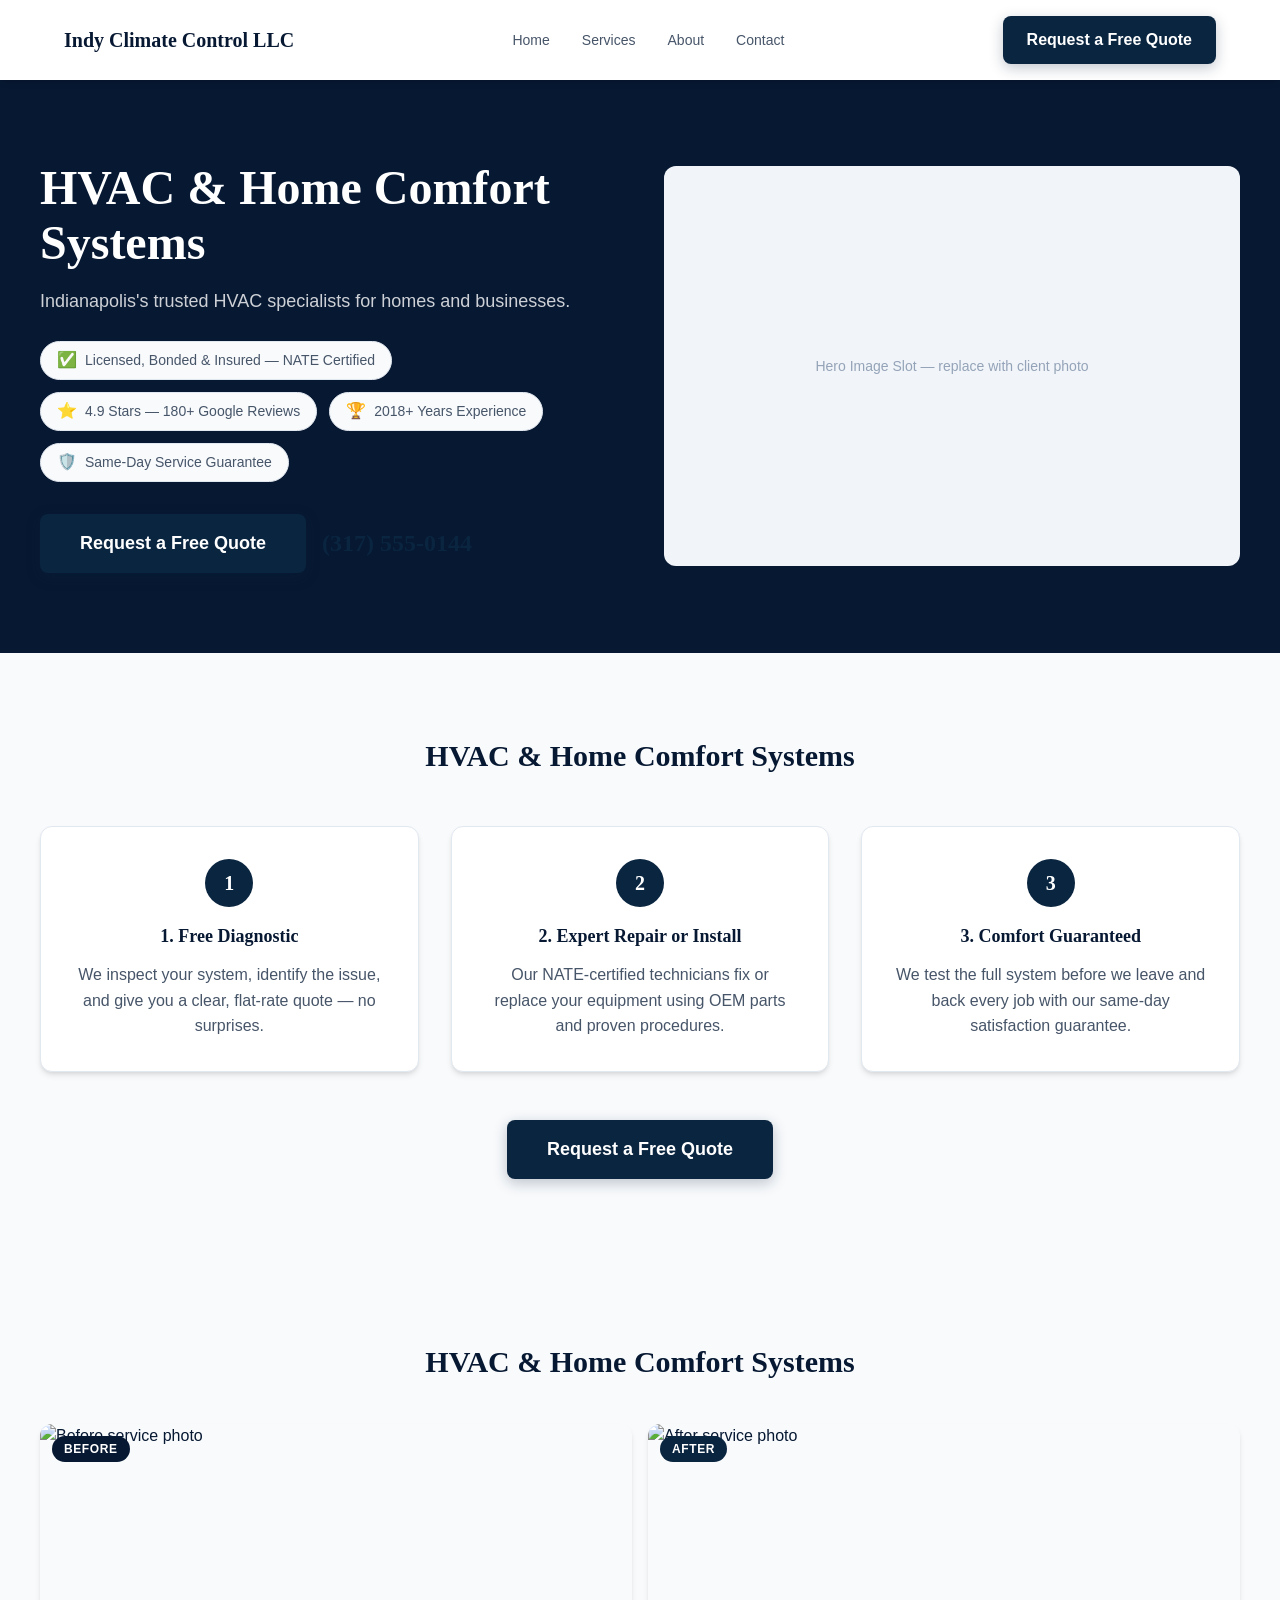
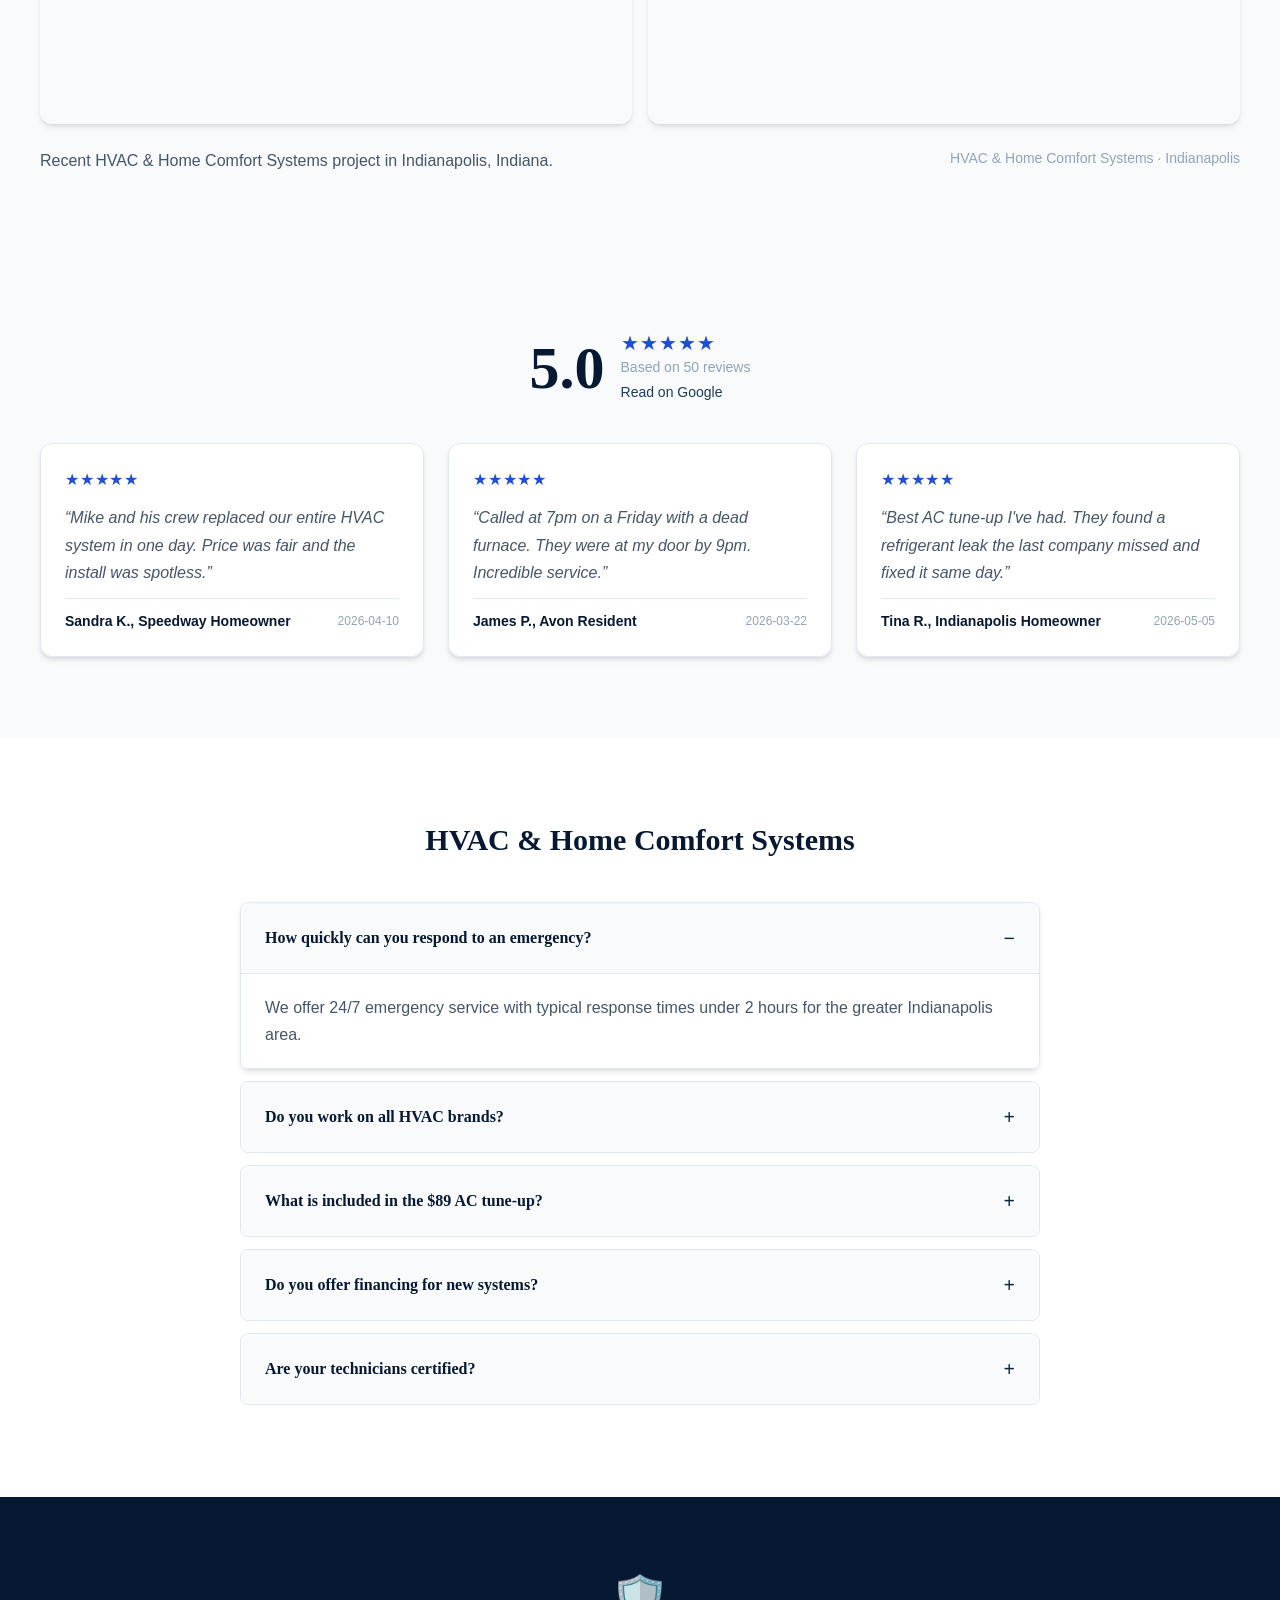
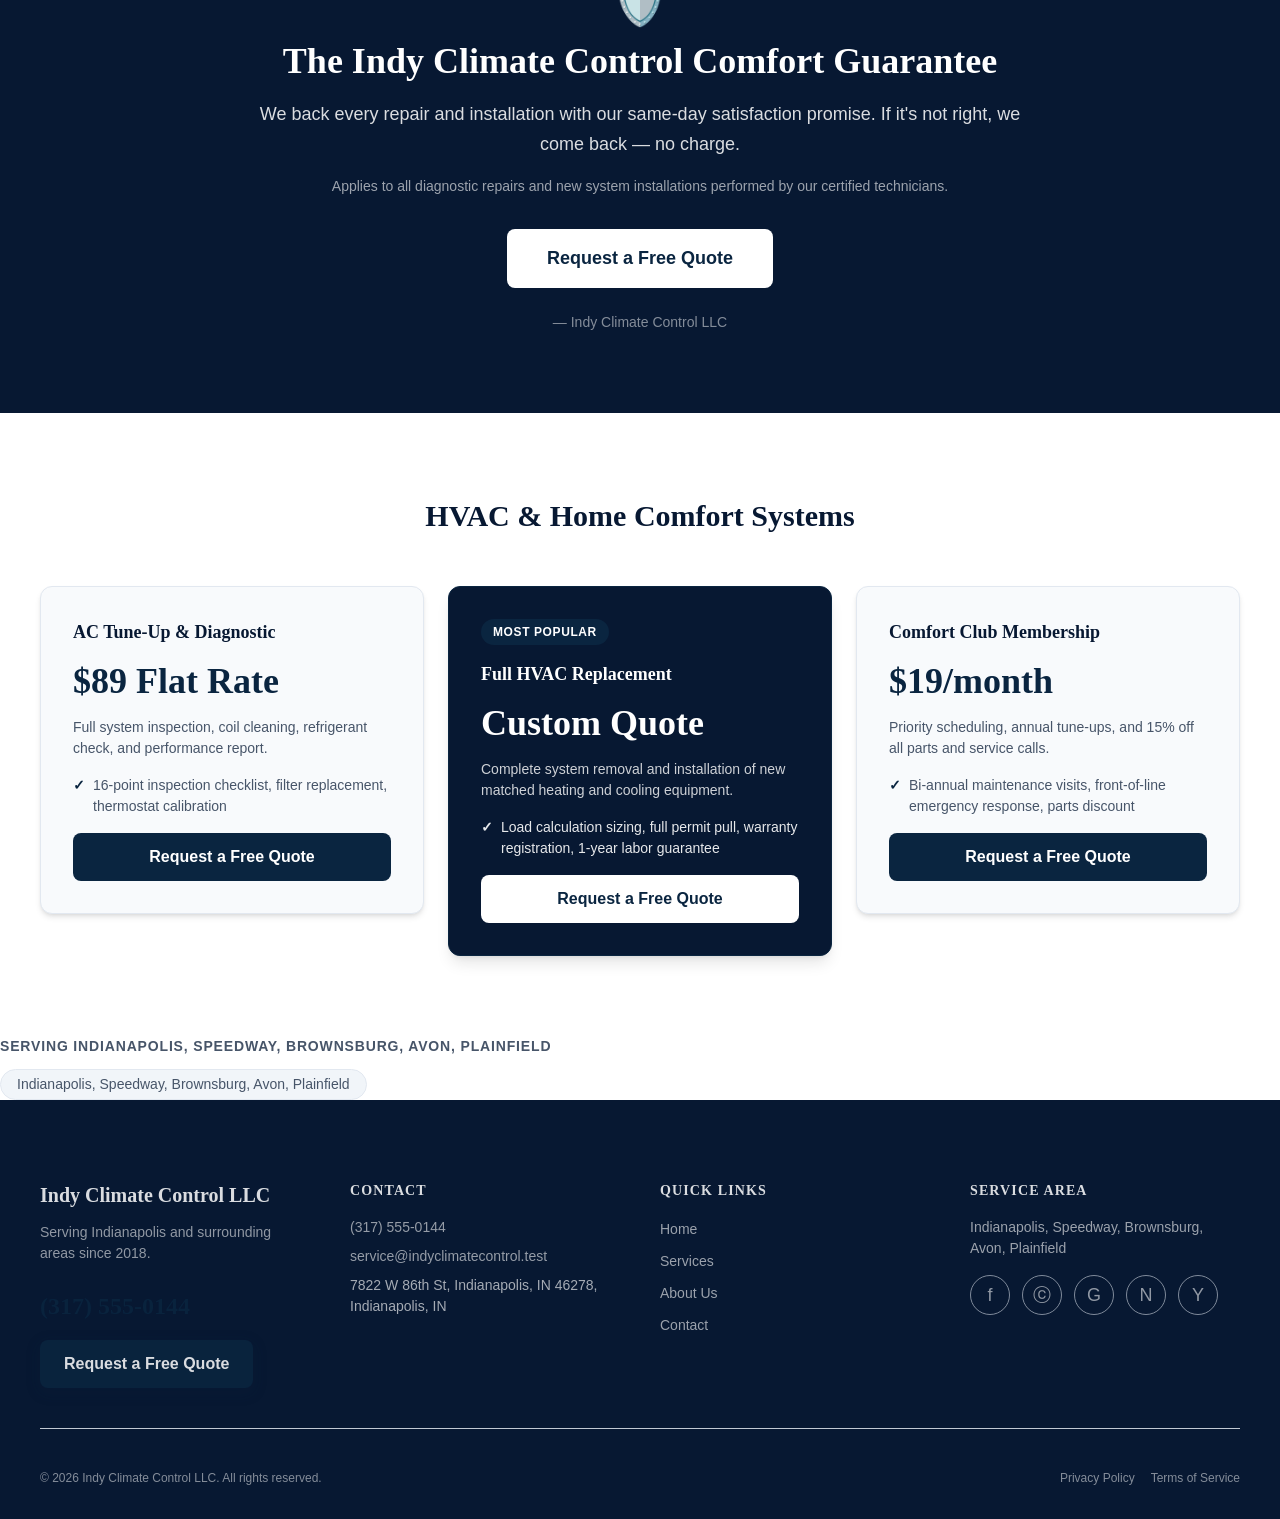
==== public/index.html @ b9e4b02f "Limit Cloudflare assets to public site files" ====
<!DOCTYPE html>

<html lang="en" data-skin="con">
<head>
  <meta charset="UTF-8">
  <meta name="viewport" content="width=device-width, initial-scale=1.0">
  <title>HVAC & Home Comfort Systems | Indy Climate Control LLC | Indianapolis, IN</title>
  <meta name="description" content="Indianapolis's trusted HVAC & Home Comfort Systems specialists. Indianapolis's trusted HVAC specialists for homes and businesses.">
  <link rel="canonical" href="https://www.indyclimatecontrol.test">
  <link rel="stylesheet" href="global-css-tokens.css">
  <script type="application/ld+json">
  {
    "@context": "https://schema.org",
    "@type": "LocalBusiness",
    "name": "Indy Climate Control LLC",
    "telephone": "(317) 555-0144",
    "email": "service@indyclimatecontrol.test",
    "address": {
      "@type": "PostalAddress",
      "streetAddress": "7822 W 86th St, Indianapolis, IN 46278",
      "addressLocality": "Indianapolis",
      "addressRegion": "IN",
      "postalCode": "46278"
    },
    "url": "https://www.indyclimatecontrol.test"
  }
  </script>
<style>

  /* --- Consolidated Component Styles --- */
  .site-footer {
  background-color: var(--surface-inverse);
  padding: var(--section-padding-y) var(--space-6) var(--space-8);
}
.site-footer__inner {
  max-width: 1200px;
  margin: 0 auto;
}

/* ── Full variant grid ───────────────────────────────────────── */
.site-footer__grid {
  display: grid;
  grid-template-columns: repeat(auto-fit, minmax(200px, 1fr));
  gap: var(--space-10);
  margin-bottom: var(--space-10);
  padding-bottom: var(--space-10);
  border-bottom: 1px solid var(--border-default);
  opacity: 0.85;
}
.site-footer__col-heading {
  font-family: var(--font-display);
  font-size: var(--text-sm);
  font-weight: var(--font-bold);
  color: var(--text-inverse);
  text-transform: uppercase;
  letter-spacing: 0.08em;
  margin: 0 0 var(--space-4);
}
.site-footer__brand {
  font-family: var(--font-display);
  font-size: var(--text-xl);
  font-weight: var(--font-bold);
  color: var(--text-inverse);
  margin: 0 0 var(--space-3);
}
.site-footer__tagline {
  font-family: var(--font-body);
  font-size: var(--text-sm);
  color: var(--text-inverse);
  opacity: 0.65;
  margin: 0 0 var(--space-6);
  line-height: 1.5;
}

/* ── NAP ────────────────────────────────────────────────────── */
.site-footer__nap {
  list-style: none;
  margin: 0;
  padding: 0;
  display: flex;
  flex-direction: column;
  gap: var(--space-2);
}
.site-footer__nap li {
  font-family: var(--font-body);
  font-size: var(--text-sm);
  color: var(--text-inverse);
  opacity: 0.75;
}
.site-footer__nap a {
  color: var(--text-inverse);
  text-decoration: none;
  opacity: 0.9;
}
.site-footer__nap a:hover { opacity: 1; }

/* Phone in footer */
.site-footer__phone {
  display: var(--phone-display);
  font-family: var(--font-display);
  font-size: var(--phone-size);
  font-weight: var(--phone-weight);
  color: var(--phone-color);
  text-decoration: none;
  margin-bottom: var(--space-4);
}

/* ── Nav links ───────────────────────────────────────────────── */
.site-footer__nav {
  list-style: none;
  margin: 0;
  padding: 0;
  display: flex;
  flex-direction: column;
  gap: var(--space-2);
}
.site-footer__nav a {
  font-family: var(--font-body);
  font-size: var(--text-sm);
  color: var(--text-inverse);
  opacity: 0.7;
  text-decoration: none;
  transition: opacity var(--duration-fast) var(--ease-standard);
}
.site-footer__nav a:hover { opacity: 1; }

/* ── Footer CTA ──────────────────────────────────────────────── */
.site-footer__cta-btn {
  display: inline-flex;
  align-items: center;
  background-color: var(--btn-primary-bg);
  color: var(--btn-primary-text);
  font-family: var(--btn-font-family);
  font-size: var(--btn-font-size);
  font-weight: var(--btn-font-weight);
  padding: var(--btn-padding-y) var(--btn-padding-x);
  border-radius: var(--btn-radius);
  text-decoration: none;
  transition: var(--btn-transition);
  box-shadow: var(--btn-primary-shadow);
}
.site-footer__cta-btn:hover { background-color: var(--btn-primary-bg-hover); }

/* ── Bottom bar ──────────────────────────────────────────────── */
.site-footer__bottom {
  display: flex;
  align-items: center;
  justify-content: space-between;
  flex-wrap: wrap;
  gap: var(--space-4);
}
.site-footer__copyright {
  font-family: var(--font-body);
  font-size: var(--text-xs);
  color: var(--text-inverse);
  opacity: 0.5;
  margin: 0;
}
.site-footer__legal {
  display: flex;
  gap: var(--space-4);
}
.site-footer__legal a {
  font-family: var(--font-body);
  font-size: var(--text-xs);
  color: var(--text-inverse);
  opacity: 0.5;
  text-decoration: none;
}
.site-footer__legal a:hover { opacity: 0.8; }

/* ── Minimal variant ─────────────────────────────────────────── */
.site-footer--minimal .site-footer__inner {
  display: flex;
  flex-direction: column;
  align-items: center;
  text-align: center;
  gap: var(--space-4);
}

  .service-area-tags {
  font-family: var(--font-body);
}
.service-area-tags__label {
  font-family: var(--font-ui);
  font-size: var(--text-sm);
  font-weight: var(--font-semibold);
  color: var(--text-secondary);
  text-transform: uppercase;
  letter-spacing: 0.06em;
  margin: 0 0 var(--space-3);
}
.service-area-tags__list {
  display: flex;
  flex-wrap: wrap;
  gap: var(--space-2);
  list-style: none;
  margin: 0;
  padding: 0;
}
.service-area-tags__item a,
.service-area-tags__item span {
  display: inline-block;
  background-color: var(--surface-tertiary);
  border: 1px solid var(--border-default);
  border-radius: var(--radius-full);
  padding: var(--space-1) var(--space-4);
  font-family: var(--font-ui);
  font-size: var(--text-sm);
  color: var(--text-secondary);
  text-decoration: none;
  white-space: nowrap;
  transition: background-color var(--duration-fast) var(--ease-standard),
              color var(--duration-fast) var(--ease-standard);
}
.service-area-tags__item a:hover {
  background-color: var(--action-primary);
  color: var(--action-primary-text);
  border-color: var(--action-primary);
}

  .pricing-table {
  background-color: var(--surface-primary);
  padding: var(--section-padding-y) var(--space-6);
}
.pricing-table__inner {
  max-width: 1200px;
  margin: 0 auto;
}
.pricing-table__heading {
  font-family: var(--font-display);
  font-size: var(--text-3xl);
  font-weight: var(--font-bold);
  color: var(--text-primary);
  text-align: center;
  margin: 0 0 var(--space-12);
}
.pricing-table__grid {
  display: grid;
  grid-template-columns: repeat(auto-fit, minmax(260px, 1fr));
  gap: var(--space-6);
  align-items: start;
}
.pricing-table__card {
  background-color: var(--surface-secondary);
  border: 1px solid var(--border-default);
  border-radius: var(--card-border-radius);
  padding: var(--space-8);
  box-shadow: var(--shadow-card);
  display: flex;
  flex-direction: column;
  gap: var(--space-4);
}
.pricing-table__card--featured {
  background-color: var(--surface-inverse);
  border-color: var(--action-primary);
  box-shadow: var(--shadow-lg);
  position: relative;
}
.pricing-table__badge {
  display: inline-block;
  background-color: var(--action-primary);
  color: var(--action-primary-text);
  font-family: var(--font-ui);
  font-size: var(--text-xs);
  font-weight: var(--font-bold);
  padding: var(--space-1) var(--space-3);
  border-radius: var(--radius-full);
  text-transform: uppercase;
  letter-spacing: 0.05em;
  align-self: flex-start;
}
.pricing-table__tier-name {
  font-family: var(--font-display);
  font-size: var(--text-lg);
  font-weight: var(--font-bold);
  color: var(--text-primary);
  margin: 0;
}
.pricing-table__card--featured .pricing-table__tier-name {
  color: var(--text-inverse);
}
.pricing-table__price {
  font-family: var(--font-display);
  font-size: var(--text-4xl);
  font-weight: var(--font-black);
  color: var(--action-primary);
  margin: 0;
  line-height: 1.1;
}
.pricing-table__card--featured .pricing-table__price {
  color: var(--action-primary-text);
}
.pricing-table__description {
  font-family: var(--font-body);
  font-size: var(--text-sm);
  color: var(--text-secondary);
  margin: 0;
}
.pricing-table__card--featured .pricing-table__description {
  color: var(--text-inverse);
  opacity: 0.8;
}
.pricing-table__features {
  list-style: none;
  margin: 0;
  padding: 0;
  display: flex;
  flex-direction: column;
  gap: var(--space-2);
  flex-grow: 1;
}
.pricing-table__features li {
  font-family: var(--font-body);
  font-size: var(--text-sm);
  color: var(--text-secondary);
  padding-left: var(--space-5);
  position: relative;
}
.pricing-table__features li::before {
  content: "✓";
  position: absolute;
  left: 0;
  color: var(--accent-primary);
  font-weight: var(--font-bold);
}
.pricing-table__card--featured .pricing-table__features li {
  color: var(--text-inverse);
  opacity: 0.9;
}
.pricing-table__card--featured .pricing-table__features li::before {
  color: var(--action-primary-text);
}
.pricing-table__btn {
  display: block;
  text-align: center;
  background-color: var(--btn-primary-bg);
  color: var(--btn-primary-text);
  font-family: var(--btn-font-family);
  font-size: var(--btn-font-size);
  font-weight: var(--btn-font-weight);
  padding: var(--btn-padding-y) var(--btn-padding-x);
  border-radius: var(--btn-radius);
  text-decoration: none;
  transition: var(--btn-transition);
  margin-top: auto;
}
.pricing-table__btn:hover { background-color: var(--btn-primary-bg-hover); }
.pricing-table__card--featured .pricing-table__btn {
  background-color: var(--action-primary-text);
  color: var(--action-primary);
}
.pricing-table__card--featured .pricing-table__btn:hover {
  opacity: 0.9;
}

  .guarantee {
  background-color: var(--surface-inverse);
  padding: var(--section-padding-y) var(--space-6);
}
.guarantee__inner {
  max-width: 800px;
  margin: 0 auto;
  text-align: center;
}
.guarantee__icon {
  font-size: var(--text-5xl);
  line-height: 1;
  margin-bottom: var(--space-4);
  display: block;
}
.guarantee__headline {
  font-family: var(--font-display);
  font-size: var(--text-4xl);
  font-weight: var(--font-black);
  color: var(--text-inverse);
  margin: 0 0 var(--space-4);
  line-height: 1.15;
}
.guarantee__description {
  font-family: var(--font-body);
  font-size: var(--text-lg);
  color: var(--text-inverse);
  opacity: 0.85;
  line-height: 1.7;
  margin: 0 0 var(--space-4);
}
.guarantee__terms {
  font-family: var(--font-body);
  font-size: var(--text-sm);
  color: var(--text-inverse);
  opacity: 0.6;
  margin: 0 0 var(--space-8);
}
.guarantee__cta {
  display: inline-flex;
  align-items: center;
  background-color: var(--action-primary-text);
  color: var(--action-primary);
  font-family: var(--btn-font-family);
  font-size: var(--btn-cta-font-size);
  font-weight: var(--btn-cta-font-weight);
  padding: var(--btn-cta-padding-y) var(--btn-cta-padding-x);
  border-radius: var(--btn-radius);
  text-decoration: none;
  transition: opacity var(--duration-fast) var(--ease-standard);
}
.guarantee__cta:hover { opacity: 0.9; }
.guarantee__attribution {
  margin-top: var(--space-6);
  font-family: var(--font-body);
  font-size: var(--text-sm);
  color: var(--text-inverse);
  opacity: 0.5;
}

  .faq {
  background-color: var(--surface-primary);
  padding: var(--section-padding-y) var(--space-6);
}
.faq__inner {
  max-width: 800px;
  margin: 0 auto;
}
.faq__heading {
  font-family: var(--font-display);
  font-size: var(--text-3xl);
  font-weight: var(--font-bold);
  color: var(--text-primary);
  text-align: center;
  margin: 0 0 var(--space-10);
}
.faq__item {
  border: 1px solid var(--border-default);
  border-radius: var(--radius-lg);
  margin-bottom: var(--space-3);
  overflow: hidden;
  transition: box-shadow var(--duration-fast) var(--ease-standard);
}
.faq__item[open] { box-shadow: var(--shadow-card); }
.faq__question {
  font-family: var(--font-display);
  font-size: var(--text-base);
  font-weight: var(--font-semibold);
  color: var(--text-primary);
  padding: var(--space-5) var(--space-6);
  cursor: pointer;
  list-style: none;
  display: flex;
  justify-content: space-between;
  align-items: center;
  gap: var(--space-4);
  background-color: var(--surface-secondary);
  transition: background-color var(--duration-fast) var(--ease-standard);
}
.faq__question:hover { background-color: var(--surface-tertiary); }
.faq__question::after {
  content: "+";
  font-size: var(--text-xl);
  font-weight: var(--font-bold);
  color: var(--action-primary);
  flex-shrink: 0;
  transition: transform var(--duration-fast) var(--ease-standard);
}
.faq__item[open] .faq__question::after {
  content: "−";
}
.faq__answer {
  font-family: var(--font-body);
  font-size: var(--text-base);
  color: var(--text-secondary);
  line-height: 1.7;
  padding: var(--space-5) var(--space-6);
  background-color: var(--surface-primary);
  border-top: 1px solid var(--border-default);
  margin: 0;
}
/* Remove default marker in Firefox */
.faq__question::-webkit-details-marker { display: none; }

  /* ── Full section wrapper ─────────────────────────────────────── */
.reviews {
  background-color: var(--surface-secondary);
  padding: var(--section-padding-y) var(--space-6);
}
.reviews__inner {
  max-width: 1200px;
  margin: 0 auto;
}

/* ── Aggregate score row ──────────────────────────────────────── */
.reviews__aggregate {
  display: flex;
  align-items: center;
  justify-content: center;
  gap: var(--space-4);
  margin-bottom: var(--space-10);
  flex-wrap: wrap;
}
.reviews__score-number {
  font-family: var(--font-display);
  font-size: var(--text-6xl);
  font-weight: var(--font-black);
  color: var(--text-primary);
  line-height: 1;
}
.reviews__score-meta {
  display: flex;
  flex-direction: column;
  gap: var(--space-1);
}
.reviews__stars {
  color: var(--accent-secondary);
  font-size: var(--text-xl);
  letter-spacing: 0.05em;
  line-height: 1;
}
.reviews__count {
  font-family: var(--font-body);
  font-size: var(--text-sm);
  color: var(--text-tertiary);
}
.reviews__source-link {
  font-family: var(--font-body);
  font-size: var(--text-sm);
  color: var(--text-action);
  text-decoration: none;
  font-weight: var(--font-medium);
}
.reviews__source-link:hover { text-decoration: underline; }

/* ── Cards grid ───────────────────────────────────────────────── */
.reviews__grid {
  display: grid;
  grid-template-columns: repeat(auto-fit, minmax(280px, 1fr));
  gap: var(--space-6);
}
.reviews__card {
  background-color: var(--surface-primary);
  border: 1px solid var(--border-default);
  border-radius: var(--card-border-radius);
  padding: var(--space-6);
  box-shadow: var(--shadow-card);
  display: flex;
  flex-direction: column;
  gap: var(--space-3);
}
.reviews__card-stars {
  color: var(--accent-secondary);
  font-size: var(--text-base);
  letter-spacing: 0.05em;
}
.reviews__card-text {
  font-family: var(--font-body);
  font-size: var(--text-base);
  color: var(--text-secondary);
  line-height: 1.7;
  margin: 0;
  flex-grow: 1;
  font-style: italic;
}
.reviews__card-text::before { content: "\201C"; }
.reviews__card-text::after  { content: "\201D"; }
.reviews__card-footer {
  display: flex;
  justify-content: space-between;
  align-items: center;
  gap: var(--space-3);
  border-top: 1px solid var(--border-default);
  padding-top: var(--space-3);
}
.reviews__card-author {
  font-family: var(--font-ui);
  font-size: var(--text-sm);
  font-weight: var(--font-semibold);
  color: var(--text-primary);
  margin: 0;
}
.reviews__card-date {
  font-family: var(--font-body);
  font-size: var(--text-xs);
  color: var(--text-tertiary);
}

  .before-after {
  background-color: var(--surface-secondary);
  padding: var(--section-padding-y) var(--space-6);
}
.before-after__inner {
  max-width: 1200px;
  margin: 0 auto;
}
.before-after__heading {
  font-family: var(--font-display);
  font-size: var(--text-3xl);
  font-weight: var(--font-bold);
  color: var(--text-primary);
  text-align: center;
  margin: 0 0 var(--space-10);
}
.before-after__comparison {
  display: grid;
  grid-template-columns: 1fr 1fr;
  gap: var(--space-4);
  margin-bottom: var(--space-6);
}
@media (max-width: 639px) {
  .before-after__comparison { grid-template-columns: 1fr; }
}
.before-after__panel {
  position: relative;
  overflow: hidden;
  border-radius: var(--card-border-radius);
  box-shadow: var(--shadow-card);
}
.before-after__panel img {
  width: 100%;
  height: 300px;
  object-fit: cover;
  display: block;
}
.before-after__label {
  position: absolute;
  top: var(--space-3);
  left: var(--space-3);
  background-color: var(--action-primary);
  color: var(--action-primary-text);
  font-family: var(--font-ui);
  font-size: var(--text-xs);
  font-weight: var(--font-bold);
  padding: var(--space-1) var(--space-3);
  border-radius: var(--radius-full);
  text-transform: uppercase;
  letter-spacing: 0.05em;
}
.before-after__label--before {
  background-color: var(--surface-inverse);
  color: var(--text-inverse);
}
.before-after__meta {
  display: flex;
  justify-content: space-between;
  align-items: flex-start;
  gap: var(--space-4);
  flex-wrap: wrap;
}
.before-after__caption {
  font-family: var(--font-body);
  font-size: var(--text-base);
  color: var(--text-secondary);
  line-height: 1.6;
  margin: 0;
  flex: 1;
}
.before-after__tag {
  font-family: var(--font-ui);
  font-size: var(--text-sm);
  font-weight: var(--font-medium);
  color: var(--text-tertiary);
  white-space: nowrap;
}

  .process-steps {
  background-color: var(--surface-secondary);
  padding: var(--section-padding-y) var(--space-6);
}
.process-steps__inner {
  max-width: 1200px;
  margin: 0 auto;
}
.process-steps__heading {
  font-family: var(--font-display);
  font-size: var(--text-3xl);
  font-weight: var(--font-bold);
  color: var(--text-primary);
  text-align: center;
  margin: 0 0 var(--space-12);
}
.process-steps__grid {
  display: grid;
  grid-template-columns: repeat(auto-fit, minmax(240px, 1fr));
  gap: var(--space-8);
  margin-bottom: var(--space-12);
}
.process-steps__card {
  background-color: var(--surface-primary);
  border: 1px solid var(--border-default);
  border-radius: var(--card-border-radius);
  padding: var(--space-8);
  text-align: center;
  box-shadow: var(--shadow-card);
  transition: box-shadow var(--duration-fast) var(--ease-standard);
}
.process-steps__card:hover { box-shadow: var(--shadow-card-hover); }
.process-steps__number {
  display: inline-flex;
  align-items: center;
  justify-content: center;
  width: 3rem;
  height: 3rem;
  background-color: var(--action-primary);
  color: var(--action-primary-text);
  font-family: var(--font-display);
  font-size: var(--text-xl);
  font-weight: var(--font-bold);
  border-radius: var(--radius-full);
  margin-bottom: var(--space-4);
}
.process-steps__title {
  font-family: var(--font-display);
  font-size: var(--text-lg);
  font-weight: var(--font-semibold);
  color: var(--text-primary);
  margin: 0 0 var(--space-3);
}
.process-steps__description {
  font-family: var(--font-body);
  font-size: var(--text-base);
  color: var(--text-secondary);
  line-height: 1.6;
  margin: 0;
}
.process-steps__cta {
  text-align: center;
}
.process-steps__cta-btn {
  display: inline-flex;
  align-items: center;
  background-color: var(--btn-primary-bg);
  color: var(--btn-primary-text);
  font-family: var(--btn-font-family);
  font-size: var(--btn-cta-font-size);
  font-weight: var(--btn-cta-font-weight);
  padding: var(--btn-cta-padding-y) var(--btn-cta-padding-x);
  border-radius: var(--btn-radius);
  text-decoration: none;
  box-shadow: var(--btn-primary-shadow);
  transition: var(--btn-transition);
}
.process-steps__cta-btn:hover { background-color: var(--btn-primary-bg-hover); }

  .trust-badges {
  display: flex;
  flex-wrap: wrap;
  gap: var(--space-3);
  align-items: center;
}
.trust-badges__item {
  display: inline-flex;
  align-items: center;
  gap: var(--space-2);
  background-color: var(--surface-secondary);
  border: 1px solid var(--border-default);
  border-radius: var(--radius-full);
  padding: var(--space-2) var(--space-4);
  font-family: var(--font-ui);
  font-size: var(--text-sm);
  font-weight: var(--font-medium);
  color: var(--text-secondary);
  white-space: nowrap;
}
.trust-badges__icon {
  font-size: var(--text-base);
  line-height: 1;
}

  .site-header {
  background-color: var(--surface-primary);
  box-shadow: var(--shadow-nav);
  width: 100%;
  z-index: 100;
}
.site-header[data-header="sticky"] { position: sticky; top: 0; }
.site-header__inner {
  max-width: 1200px;
  margin: 0 auto;
  padding: var(--space-4) var(--space-6);
  display: flex;
  align-items: center;
  justify-content: space-between;
  gap: var(--space-6);
}
.site-header__logo {
  font-family: var(--font-display);
  font-size: var(--text-xl);
  font-weight: var(--font-bold);
  color: var(--text-primary);
  text-decoration: none;
  flex-shrink: 0;
}
.site-header__logo:hover { color: var(--action-primary); }
.site-header__nav {
  display: flex;
  align-items: center;
  gap: var(--space-8);
  list-style: none;
  margin: 0;
  padding: 0;
}
.site-header__nav a {
  font-family: var(--font-ui);
  font-size: var(--text-sm);
  font-weight: var(--font-medium);
  color: var(--text-secondary);
  text-decoration: none;
  transition: color var(--duration-fast) var(--ease-standard);
}
.site-header__nav a:hover { color: var(--action-primary); }
.site-header__phone {
  display: var(--phone-display);
  font-family: var(--font-display);
  font-size: var(--phone-size);
  font-weight: var(--phone-weight);
  color: var(--phone-color);
  text-decoration: none;
  white-space: nowrap;
}
.site-header__phone:hover { opacity: 0.85; }
.site-header__cta {
  display: inline-flex;
  align-items: center;
  background-color: var(--btn-primary-bg);
  color: var(--btn-primary-text);
  font-family: var(--btn-font-family);
  font-size: var(--btn-font-size);
  font-weight: var(--btn-font-weight);
  padding: var(--btn-padding-y) var(--btn-padding-x);
  border-radius: var(--btn-radius);
  text-decoration: none;
  white-space: nowrap;
  transition: var(--btn-transition);
  box-shadow: var(--btn-primary-shadow);
}
.site-header__cta:hover { background-color: var(--btn-primary-bg-hover); }
@media (max-width: 767px) { .site-header__nav { display: none; } }

  .social-links {
  display: flex;
  align-items: center;
  flex-wrap: wrap;
  gap: var(--space-3);
  list-style: none;
  margin: 0;
  padding: 0;
}
.social-links__link {
  display: inline-flex;
  align-items: center;
  justify-content: center;
  width: 2.5rem;
  height: 2.5rem;
  background-color: var(--surface-tertiary);
  border: 1px solid var(--border-default);
  border-radius: var(--radius-full);
  color: var(--text-secondary);
  font-size: var(--text-lg);
  text-decoration: none;
  transition: background-color var(--duration-fast) var(--ease-standard),
              color var(--duration-fast) var(--ease-standard),
              border-color var(--duration-fast) var(--ease-standard);
}
.social-links__link:hover {
  background-color: var(--action-primary);
  color: var(--action-primary-text);
  border-color: var(--action-primary);
}
/* In footer (dark surface): override base colors for visibility */
.site-footer .social-links__link {
  background-color: transparent;
  border-color: var(--border-default);
  color: var(--text-inverse);
  opacity: 0.65;
}
.site-footer .social-links__link:hover {
  background-color: var(--action-primary);
  border-color: var(--action-primary);
  color: var(--action-primary-text);
  opacity: 1;
}
  </style>
</head>
<body>

  <!-- 1. HEADER — nav variant with sticky option (logo + nav + CTA button) -->
  <header class="site-header" data-header="sticky">
  <div class="site-header__inner">
    <a href="https://www.indyclimatecontrol.test" class="site-header__logo">Indy Climate Control LLC</a>
    <nav aria-label="Primary navigation">
      <ul class="site-header__nav">
        <li><a href="https://www.indyclimatecontrol.test">Home</a></li>
        <li><a href="/services">Services</a></li>
        <li><a href="/about">About</a></li>
        <li><a href="/contact">Contact</a></li>
      </ul>
    </nav>
    <a href="contact.html" class="site-header__cta">Request a Free Quote</a>
  </div>
</header>

  <main id="main-content">

    <!-- 2. HERO — authority-forward, headline + subheadline + trust badges + CTA button -->
    <section style="
      background-color: var(--surface-inverse);
      padding: var(--space-20) var(--space-6);
    ">
      <div style="max-width:1200px;margin:0 auto;display:grid;grid-template-columns:1fr 1fr;gap:var(--space-12);align-items:center;">
        <div>
          <h1 style="
            font-family: var(--hero-font);
            font-size: var(--text-5xl);
            font-weight: var(--font-bold);
            color: var(--text-inverse);
            margin: 0 0 var(--space-4);
            line-height: 1.15;
          ">HVAC & Home Comfort Systems</h1>
          <p style="
            font-family: var(--font-body);
            font-size: var(--text-lg);
            color: var(--text-inverse);
            opacity: 0.8;
            margin: 0 0 var(--space-6);
            line-height: 1.7;
          ">Indianapolis's trusted HVAC specialists for homes and businesses.</p>
          <div class="trust-badges" aria-label="Trust signals for Indy Climate Control LLC">
  <span class="trust-badges__item">
    <span class="trust-badges__icon" aria-hidden="true">✅</span>
    Licensed, Bonded & Insured — NATE Certified
  </span>
  <span class="trust-badges__item">
    <span class="trust-badges__icon" aria-hidden="true">⭐</span>
    4.9 Stars — 180+ Google Reviews
  </span>
  <span class="trust-badges__item">
    <span class="trust-badges__icon" aria-hidden="true">🏆</span>
    2018+ Years Experience
  </span>
  <span class="trust-badges__item">
    <span class="trust-badges__icon" aria-hidden="true">🛡️</span>
    Same-Day Service Guarantee
  </span>
</div>
          <div style="margin-top:var(--space-8);display:flex;gap:var(--space-4);flex-wrap:wrap;">
            <!-- Primary CTA button -->
            <a href="contact.html" style="
              display:inline-flex;align-items:center;
              background-color:var(--btn-primary-bg);
              color:var(--btn-primary-text);
              font-family:var(--btn-font-family);
              font-size:var(--btn-cta-font-size);
              font-weight:var(--btn-cta-font-weight);
              padding:var(--btn-cta-padding-y) var(--btn-cta-padding-x);
              border-radius:var(--btn-radius);
              text-decoration:none;
              box-shadow:var(--btn-primary-shadow);
            ">Request a Free Quote</a>
            <!-- Secondary: phone -->
            <a href="tel:(317) 555-0144" style="
              display:inline-flex;align-items:center;
              font-family:var(--font-display);
              font-size:var(--phone-size);
              font-weight:var(--phone-weight);
              color:var(--phone-color);
              text-decoration:none;
            ">(317) 555-0144</a>
          </div>
        </div>
        <!-- Right column: hero image slot -->
        <div style="
          background-color:var(--surface-tertiary);
          border-radius:var(--card-border-radius);
          min-height:400px;
          display:flex;align-items:center;justify-content:center;
          color:var(--text-tertiary);
          font-family:var(--font-body);
          font-size:var(--text-sm);
        ">
          <!-- REPLACE: with <img src="images/indy_climate_control_hero.jpg" alt="Indy Climate Control hero image" style="width:100%;height:400px;object-fit:cover;border-radius:var(--card-border-radius);"> -->
          Hero Image Slot — replace with client photo
        </div>
      </div>
    </section>

    <section class="process-steps" aria-labelledby="process-heading">
  <div class="process-steps__inner">
    <h2 id="process-heading" class="process-steps__heading">HVAC & Home Comfort Systems</h2>
    <div class="process-steps__grid">
      <div class="process-steps__card">
        <div class="process-steps__number" aria-hidden="true">1</div>
        <h3 class="process-steps__title">1. Free Diagnostic</h3>
        <p class="process-steps__description">We inspect your system, identify the issue, and give you a clear, flat-rate quote — no surprises.</p>
      </div>
      <div class="process-steps__card">
        <div class="process-steps__number" aria-hidden="true">2</div>
        <h3 class="process-steps__title">2. Expert Repair or Install</h3>
        <p class="process-steps__description">Our NATE-certified technicians fix or replace your equipment using OEM parts and proven procedures.</p>
      </div>
      <div class="process-steps__card">
        <div class="process-steps__number" aria-hidden="true">3</div>
        <h3 class="process-steps__title">3. Comfort Guaranteed</h3>
        <p class="process-steps__description">We test the full system before we leave and back every job with our same-day satisfaction guarantee.</p>
      </div>
    </div>
    <div class="process-steps__cta">
      <a href="contact.html" class="process-steps__cta-btn">Request a Free Quote</a>
    </div>
  </div>
</section>
<section class="before-after" aria-labelledby="before-after-heading">
  <div class="before-after__inner">
    <h2 id="before-after-heading" class="before-after__heading">HVAC & Home Comfort Systems</h2>

    <div class="before-after__comparison">
      <div class="before-after__panel">
        <img src="images/before.jpg" alt="Before service photo" loading="lazy">
        <span class="before-after__label before-after__label--before">Before</span>
      </div>
      <div class="before-after__panel">
        <img src="images/after.jpg" alt="After service photo" loading="lazy">
        <span class="before-after__label">After</span>
      </div>
    </div>

    <div class="before-after__meta">
      <p class="before-after__caption">Recent HVAC & Home Comfort Systems project in Indianapolis, Indiana.</p>
      <span class="before-after__tag">HVAC & Home Comfort Systems · Indianapolis</span>
    </div>

  </div>
</section>
<section class="reviews" aria-labelledby="reviews-heading">
  <div class="reviews__inner">

    <!-- Aggregate Score -->
    <div class="reviews__aggregate">
      <span class="reviews__score-number">5.0</span>
      <div class="reviews__score-meta">
        <span class="reviews__stars" aria-label="5.0 out of 5 stars">★★★★★</span>
        <span class="reviews__count">Based on 50 reviews</span>
        <a href="https://maps.google.com/?q=indy+climate+control" class="reviews__source-link" target="_blank" rel="noopener">
          Read on Google
        </a>
      </div>
    </div>

    <!-- Review Cards -->
    <div class="reviews__grid">

      <article class="reviews__card">
        <div class="reviews__card-stars" aria-label="5 out of 5 stars">★★★★★</div>
        <p class="reviews__card-text">Mike and his crew replaced our entire HVAC system in one day. Price was fair and the install was spotless.</p>
        <footer class="reviews__card-footer">
          <p class="reviews__card-author">Sandra K., Speedway Homeowner</p>
          <span class="reviews__card-date">2026-04-10</span>
        </footer>
      </article>

      <article class="reviews__card">
        <div class="reviews__card-stars" aria-label="5 out of 5 stars">★★★★★</div>
        <p class="reviews__card-text">Called at 7pm on a Friday with a dead furnace. They were at my door by 9pm. Incredible service.</p>
        <footer class="reviews__card-footer">
          <p class="reviews__card-author">James P., Avon Resident</p>
          <span class="reviews__card-date">2026-03-22</span>
        </footer>
      </article>

      <article class="reviews__card">
        <div class="reviews__card-stars" aria-label="5 out of 5 stars">★★★★★</div>
        <p class="reviews__card-text">Best AC tune-up I've had. They found a refrigerant leak the last company missed and fixed it same day.</p>
        <footer class="reviews__card-footer">
          <p class="reviews__card-author">Tina R., Indianapolis Homeowner</p>
          <span class="reviews__card-date">2026-05-05</span>
        </footer>
      </article>

    </div>
  </div>
</section>
<section class="faq" aria-labelledby="faq-heading">
  <div class="faq__inner">
    <h2 id="faq-heading" class="faq__heading">HVAC & Home Comfort Systems</h2>

    <details class="faq__item" open>
      <summary class="faq__question">How quickly can you respond to an emergency?</summary>
      <p class="faq__answer">We offer 24/7 emergency service with typical response times under 2 hours for the greater Indianapolis area.</p>
    </details>

    <details class="faq__item">
      <summary class="faq__question">Do you work on all HVAC brands?</summary>
      <p class="faq__answer">Yes, our NATE-certified technicians are trained on all major brands including Carrier, Trane, Lennox, Rheem, and Goodman.</p>
    </details>

    <details class="faq__item">
      <summary class="faq__question">What is included in the $89 AC tune-up?</summary>
      <p class="faq__answer">Our 16-point inspection includes coil cleaning, refrigerant pressure check, capacitor test, filter replacement, and a full performance report.</p>
    </details>

    <!-- Optional: add/remove additional items as needed -->
    <details class="faq__item">
      <summary class="faq__question">Do you offer financing for new systems?</summary>
      <p class="faq__answer">Yes, we partner with GreenSky to offer 12-month same-as-cash and low monthly payment options for qualifying customers.</p>
    </details>

    <details class="faq__item">
      <summary class="faq__question">Are your technicians certified?</summary>
      <p class="faq__answer">All of our field technicians hold active NATE certifications — the industry's highest standard for HVAC competency.</p>
    </details>

  </div>
</section>
<section class="guarantee" aria-labelledby="guarantee-heading">
  <div class="guarantee__inner">
    <span class="guarantee__icon" aria-hidden="true">🛡️</span>
    <h2 id="guarantee-heading" class="guarantee__headline">The Indy Climate Control Comfort Guarantee</h2>
    <p class="guarantee__description">We back every repair and installation with our same-day satisfaction promise. If it's not right, we come back — no charge.</p>
    <p class="guarantee__terms">Applies to all diagnostic repairs and new system installations performed by our certified technicians.</p>
    <a href="contact.html" class="guarantee__cta">Request a Free Quote</a>
    <p class="guarantee__attribution">— Indy Climate Control LLC</p>
  </div>
</section>
<section class="pricing-table" aria-labelledby="pricing-heading">
  <div class="pricing-table__inner">
    <h2 id="pricing-heading" class="pricing-table__heading">HVAC & Home Comfort Systems</h2>
    <div class="pricing-table__grid">

      <!-- Tier 1 -->
      <div class="pricing-table__card">
        <h3 class="pricing-table__tier-name">AC Tune-Up & Diagnostic</h3>
        <p class="pricing-table__price">$89 Flat Rate</p>
        <p class="pricing-table__description">Full system inspection, coil cleaning, refrigerant check, and performance report.</p>
        <ul class="pricing-table__features">
          <!-- Agent: replace with individual <li> items from 16-point inspection checklist, filter replacement, thermostat calibration -->
          <li>16-point inspection checklist, filter replacement, thermostat calibration</li>
        </ul>
        <a href="contact.html" class="pricing-table__btn">Request a Free Quote</a>
      </div>

      <!-- Tier 2 (FEATURED — most popular) -->
      <div class="pricing-table__card pricing-table__card--featured">
        <span class="pricing-table__badge">Most Popular</span>
        <h3 class="pricing-table__tier-name">Full HVAC Replacement</h3>
        <p class="pricing-table__price">Custom Quote</p>
        <p class="pricing-table__description">Complete system removal and installation of new matched heating and cooling equipment.</p>
        <ul class="pricing-table__features">
          <li>Load calculation sizing, full permit pull, warranty registration, 1-year labor guarantee</li>
        </ul>
        <a href="contact.html" class="pricing-table__btn">Request a Free Quote</a>
      </div>

      <!-- Tier 3 -->
      <div class="pricing-table__card">
        <h3 class="pricing-table__tier-name">Comfort Club Membership</h3>
        <p class="pricing-table__price">$19/month</p>
        <p class="pricing-table__description">Priority scheduling, annual tune-ups, and 15% off all parts and service calls.</p>
        <ul class="pricing-table__features">
          <li>Bi-annual maintenance visits, front-of-line emergency response, parts discount</li>
        </ul>
        <a href="contact.html" class="pricing-table__btn">Request a Free Quote</a>
      </div>

    </div>
  </div>
</section>
<div class="service-area-tags" aria-label="Cities and areas we serve">
  <p class="service-area-tags__label">Serving Indianapolis, Speedway, Brownsburg, Avon, Plainfield</p>
  <ul class="service-area-tags__list">
    <!--
      Agent: Replace the items below with individual cities from Indianapolis, Speedway, Brownsburg, Avon, Plainfield.
      Use <a href="/service-area/[city-slug]"> if location pages exist, else use <span>.
    -->
    <li class="service-area-tags__item"><a href="/service-area/indianapolis-hvac">Indianapolis, Speedway, Brownsburg, Avon, Plainfield</a></li>
    <!-- Additional city tags go here -->
  </ul>
</div>


  </main>

  <!-- 11. FOOTER — full variant -->
  <footer class="site-footer" data-footer="full">
  <div class="site-footer__inner">
    <div class="site-footer__grid">

      <!-- Column 1: Brand + Phone -->
      <div>
        <p class="site-footer__brand">Indy Climate Control LLC</p>
        <p class="site-footer__tagline">Serving Indianapolis and surrounding areas since 2018.</p>
        <a href="tel:(317) 555-0144" class="site-footer__phone">(317) 555-0144</a>
        <a href="contact.html" class="site-footer__cta-btn">Request a Free Quote</a>
      </div>

      <!-- Column 2: Contact / NAP -->
      <div>
        <h3 class="site-footer__col-heading">Contact</h3>
        <ul class="site-footer__nap" itemscope itemtype="https://schema.org/LocalBusiness">
          <li itemprop="name" style="display:none">Indy Climate Control LLC</li>
          <li><a href="tel:(317) 555-0144" itemprop="telephone">(317) 555-0144</a></li>
          <li><a href="mailto:service@indyclimatecontrol.test">service@indyclimatecontrol.test</a></li>
          <li itemprop="address" itemscope itemtype="https://schema.org/PostalAddress">
            <span itemprop="streetAddress">7822 W 86th St, Indianapolis, IN 46278</span>,
            <span itemprop="addressLocality">Indianapolis</span>,
            <span itemprop="addressRegion">IN</span>
          </li>
        </ul>
      </div>

      <!-- Column 3: Navigation -->
      <div>
        <h3 class="site-footer__col-heading">Quick Links</h3>
        <ul class="site-footer__nav">
          <li><a href="https://www.indyclimatecontrol.test">Home</a></li>
          <li><a href="/services">Services</a></li>
          <li><a href="/about">About Us</a></li>
          <li><a href="/contact">Contact</a></li>
        </ul>
      </div>

      <!-- Column 4: Service Area + Social slot -->
      <div>
        <h3 class="site-footer__col-heading">Service Area</h3>
        <p style="font-family:var(--font-body);font-size:var(--text-sm);color:var(--text-inverse);opacity:0.7;margin:0 0 var(--space-4);">Indianapolis, Speedway, Brownsburg, Avon, Plainfield</p>
        <ul class="social-links" aria-label="Social media links for Indy Climate Control LLC">

  <li>
    <a href="https://facebook.com/indyclimatecontrol"
       class="social-links__link"
       aria-label="Facebook"
       target="_blank"
       rel="noopener noreferrer">f</a>
  </li>

  <li>
    <a href="https://instagram.com/indyclimatecontrol"
       class="social-links__link"
       aria-label="Instagram"
       target="_blank"
       rel="noopener noreferrer">&#9426;</a>
  </li>

  <li>
    <a href="https://maps.google.com/?q=indy+climate+control"
       class="social-links__link"
       aria-label="Google Reviews"
       target="_blank"
       rel="noopener noreferrer">G</a>
  </li>

  <!-- Optional: remove if client not on Nextdoor -->
  <li>
    <a href="https://nextdoor.com/pages/indyclimatecontrol"
       class="social-links__link"
       aria-label="Nextdoor"
       target="_blank"
       rel="noopener noreferrer">N</a>
  </li>

  <!-- Optional: remove if client not on Yelp -->
  <li>
    <a href="https://yelp.com/biz/indyclimatecontrol"
       class="social-links__link"
       aria-label="Yelp"
       target="_blank"
       rel="noopener noreferrer">Y</a>
  </li>

</ul>
      </div>

    </div>

    <div class="site-footer__bottom">
      <p class="site-footer__copyright">
        &copy; 2026 Indy Climate Control LLC. All rights reserved.
      </p>
      <div class="site-footer__legal">
        <a href="/privacy-policy">Privacy Policy</a>
        <a href="/terms">Terms of Service</a>
      </div>
    </div>
  </div>
</footer>

</body>
</html>
---- public/global-css-tokens.css ----
/* =============================================================================
   GLOBAL DESIGN TOKENS — Indy CoCreator
   LAST UPDATED: 2026-05-23
   PURPOSE: The agent-ready design system backbone.
            AI agents read this file to make ALL design decisions.
            Never hard-code a color. Never skip a tier.
 
   HOW THIS FILE WORKS (READ THIS FIRST):
   ─────────────────────────────────────
   TIER 1 → Primitive tokens (raw palette, 100–900 scale)
             → Located in :root. Never referenced in markup directly.
 
   TIER 2 → Semantic tokens (functional purpose)
             → Located in :root (defaults) + [data-skin] overrides.
             → THIS is the only layer an AI agent ever swaps.
 
   TIER 3 → Component tokens (scoped overrides)
             → Reference ONLY Tier 2 tokens. Never Tier 1.
 
   SKIN LOGIC:
   ─────────────────────────────────────
   Every industry in industry-classification.md maps to one of 3 skins:
     EMR → Emergency   (data-skin="emr")
     CON → Considered  (data-skin="con")
     TRN → Transactional (data-skin="trn")
 
   To apply a skin, set data-skin="emr|con|trn" on <html> or <body>.
   Agent skin lookup table is at the BOTTOM of this file.
============================================================================= */
 
 
/* =============================================================================
   TIER 1: PRIMITIVE TOKENS
   ─────────────────────────────────────
   The raw material. Every value in the system originates here.
   RULE: These tokens are NEVER used in component CSS or HTML directly.
         They are only consumed by Tier 2 semantic tokens.
============================================================================= */
 
:root {
 
  /* ── NEUTRAL SCALE ───────────────────────────────────────────────────── */
  --neutral-0:   #ffffff;
  --neutral-50:  #f8fafc;
  --neutral-100: #f1f5f9;
  --neutral-200: #e2e8f0;
  --neutral-300: #cbd5e1;
  --neutral-400: #94a3b8;
  --neutral-500: #64748b;
  --neutral-600: #475569;
  --neutral-700: #334155;
  --neutral-800: #1e293b;
  --neutral-900: #0f172a;
  --neutral-950: #020617;
 
  /* ── NAVY / TRUST BLUE ───────────────────────────────────────────────── */
  --navy-100: #dbeafe;
  --navy-200: #bfdbfe;
  --navy-300: #93c5fd;
  --navy-400: #60a5fa;
  --navy-500: #3b82f6;
  --navy-600: #1d4ed8;
  --navy-700: #1e3a5f;
  --navy-800: #0a2540;
  --navy-900: #071832;
 
  /* ── RED / URGENCY ───────────────────────────────────────────────────── */
  --red-100: #fee2e2;
  --red-200: #fecaca;
  --red-300: #fca5a5;
  --red-400: #f87171;
  --red-500: #ef4444;
  --red-600: #dc2626;
  --red-700: #b91c1c;
  --red-800: #991b1b;
  --red-900: #7f1d1d;
 
  /* ── ORANGE / HIGH-VISIBILITY ────────────────────────────────────────── */
  --orange-100: #ffedd5;
  --orange-200: #fed7aa;
  --orange-300: #fdba74;
  --orange-400: #fb923c;
  --orange-500: #f97316;
  --orange-600: #ea580c;
  --orange-700: #c2410c;
  --orange-800: #9a3412;
  --orange-900: #7c2d12;
 
  /* ── GOLD / AUTHORITY ────────────────────────────────────────────────── */
  --gold-100: #fef9c3;
  --gold-200: #fef08a;
  --gold-300: #fde047;
  --gold-400: #facc15;
  --gold-500: #eab308;
  --gold-600: #ca8a04;
  --gold-700: #a16207;
  --gold-800: #854d0e;
  --gold-900: #713f12;
 
  /* ── GREEN / TRUST / SAFE ────────────────────────────────────────────── */
  --green-100: #dcfce7;
  --green-200: #bbf7d0;
  --green-300: #86efac;
  --green-400: #4ade80;
  --green-500: #22c55e;
  --green-600: #16a34a;
  --green-700: #15803d;
  --green-800: #166534;
  --green-900: #14532d;
 
  /* ── TEAL / FRIENDLY SERVICE ─────────────────────────────────────────── */
  --teal-100: #ccfbf1;
  --teal-200: #99f6e4;
  --teal-300: #5eead4;
  --teal-400: #2dd4bf;
  --teal-500: #14b8a6;
  --teal-600: #0d9488;
  --teal-700: #0f766e;
  --teal-800: #115e59;
  --teal-900: #134e4a;
 
  /* ── TYPOGRAPHY SCALE ────────────────────────────────────────────────── */
  --font-sans:  'Inter', 'Helvetica Neue', Arial, sans-serif;
  --font-serif: 'Playfair Display', Georgia, serif;
  --font-mono:  'JetBrains Mono', 'Courier New', monospace;
 
  --text-xs:   0.75rem;   /* 12px */
  --text-sm:   0.875rem;  /* 14px */
  --text-base: 1rem;      /* 16px */
  --text-lg:   1.125rem;  /* 18px */
  --text-xl:   1.25rem;   /* 20px */
  --text-2xl:  1.5rem;    /* 24px */
  --text-3xl:  1.875rem;  /* 30px */
  --text-4xl:  2.25rem;   /* 36px */
  --text-5xl:  3rem;      /* 48px */
  --text-6xl:  3.75rem;   /* 60px */
 
  --font-normal:   400;
  --font-medium:   500;
  --font-semibold: 600;
  --font-bold:     700;
  --font-black:    900;
 
  --leading-tight:   1.25;
  --leading-snug:    1.375;
  --leading-normal:  1.5;
  --leading-relaxed: 1.625;
 
  /* ── SPACING SCALE ───────────────────────────────────────────────────── */
  --space-1:  0.25rem;   /* 4px  */
  --space-2:  0.5rem;    /* 8px  */
  --space-3:  0.75rem;   /* 12px */
  --space-4:  1rem;      /* 16px */
  --space-5:  1.25rem;   /* 20px */
  --space-6:  1.5rem;    /* 24px */
  --space-8:  2rem;      /* 32px */
  --space-10: 2.5rem;    /* 40px */
  --space-12: 3rem;      /* 48px */
  --space-16: 4rem;      /* 64px */
  --space-20: 5rem;      /* 80px */
  --space-24: 6rem;      /* 96px */
 
  /* ── RADIUS SCALE ────────────────────────────────────────────────────── */
  --radius-none: 0;
  --radius-sm:   0.125rem;
  --radius-md:   0.375rem;
  --radius-lg:   0.5rem;
  --radius-xl:   0.75rem;
  --radius-2xl:  1rem;
  --radius-full: 9999px;
 
  /* ── SHADOW SCALE ────────────────────────────────────────────────────── */
  --shadow-xs:  0 1px 2px 0 rgba(0,0,0,0.05);
  --shadow-sm:  0 1px 3px 0 rgba(0,0,0,0.10), 0 1px 2px -1px rgba(0,0,0,0.10);
  --shadow-md:  0 4px 6px -1px rgba(0,0,0,0.10), 0 2px 4px -2px rgba(0,0,0,0.10);
  --shadow-lg:  0 10px 15px -3px rgba(0,0,0,0.10), 0 4px 6px -4px rgba(0,0,0,0.10);
  --shadow-xl:  0 20px 25px -5px rgba(0,0,0,0.10), 0 8px 10px -6px rgba(0,0,0,0.10);
  --shadow-2xl: 0 25px 50px -12px rgba(0,0,0,0.25);
 
  /* ── TRANSITION SCALE ────────────────────────────────────────────────── */
  --duration-fast:   150ms;
  --duration-base:   250ms;
  --duration-slow:   400ms;
  --ease-standard:   cubic-bezier(0.4, 0, 0.2, 1);
  --ease-decelerate: cubic-bezier(0, 0, 0.2, 1);
  --ease-accelerate: cubic-bezier(0.4, 0, 1, 1);
 
  /* ── Z-INDEX SCALE ───────────────────────────────────────────────────── */
  --z-below:    -1;
  --z-base:      0;
  --z-raised:   10;
  --z-overlay:  20;
  --z-dropdown: 30;
  --z-sticky:   40;
  --z-modal:    50;
  --z-toast:    60;
  --z-top:     100;
 
  /* ── ANIMATION / MOTION TOKENS ───────────────────────────────────────── */
  /* Agent note: Use these for scroll-triggered animations, hover states,    */
  /* and micro-interactions. EMR skins should minimize motion (focus speed). */
  /* CON/TRN skins may use fuller animation repertoire.                      */
  --anim-fade-in:      fadeIn var(--duration-base) var(--ease-decelerate);
  --anim-slide-up:     slideUp var(--duration-base) var(--ease-decelerate);
  --anim-scale-in:     scaleIn var(--duration-fast) var(--ease-decelerate);
  --anim-bounce-in:    bounceIn var(--duration-slow) var(--ease-standard);
 
  /* ── GRADIENT TOKENS ─────────────────────────────────────────────────── */
  /* Agent note: Use these for hero overlays, CTA sections, feature bands.  */
  --gradient-navy:     linear-gradient(135deg, var(--navy-900) 0%, var(--navy-700) 100%);
  --gradient-dark:     linear-gradient(180deg, var(--neutral-950) 0%, var(--neutral-800) 100%);
  --gradient-warm:     linear-gradient(135deg, var(--orange-900) 0%, var(--red-800) 100%);
  --gradient-teal:     linear-gradient(135deg, var(--teal-900) 0%, var(--teal-600) 100%);
  --gradient-gold:     linear-gradient(135deg, var(--gold-700) 0%, var(--gold-500) 100%);
  --gradient-overlay:  linear-gradient(to bottom, rgba(0,0,0,0) 0%, rgba(0,0,0,0.7) 100%);
 
  /* ── BLUR / GLASS TOKENS ─────────────────────────────────────────────── */
  --blur-sm:   blur(4px);
  --blur-md:   blur(12px);
  --blur-lg:   blur(24px);
  --glass-bg:  rgba(255, 255, 255, 0.08);
  --glass-border: rgba(255, 255, 255, 0.12);
 
}
 
 
/* =============================================================================
   TIER 2: SEMANTIC TOKENS — DEFAULT SKIN (Neutral/Fallback)
   ─────────────────────────────────────
   These are the ONLY tokens used in component CSS and markup.
   They describe PURPOSE, not appearance.
 
   ACCESSIBILITY CONTRACT:
   --text-primary on --surface-primary    → minimum 7:1  (WCAG AAA)
   --text-secondary on --surface-primary  → minimum 4.5:1 (WCAG AA)
   --text-inverse on --action-primary     → minimum 4.5:1 (WCAG AA)
   --text-primary on --surface-dark       → minimum 7:1  (WCAG AAA)
 
   AI AGENT RULE: When you swap a skin, you MUST verify these contracts hold.
============================================================================= */
 
:root {
 
  /* ── SURFACE TOKENS ──────────────────────────────────────────────────── */
  --surface-primary:    var(--neutral-0);
  --surface-secondary:  var(--neutral-50);
  --surface-tertiary:   var(--neutral-100);
  --surface-inverse:    var(--neutral-900);
  --surface-dark:       var(--neutral-950);
  --surface-overlay:    rgba(15, 23, 42, 0.7);
  --surface-glass:      var(--glass-bg);
 
  /* ── TEXT TOKENS ─────────────────────────────────────────────────────── */
  --text-primary:    var(--neutral-950);
  --text-secondary:  var(--neutral-600);
  --text-tertiary:   var(--neutral-400);
  --text-inverse:    var(--neutral-0);
  --text-action:     var(--navy-600);
  --text-danger:     var(--red-700);
  --text-success:    var(--green-700);
  --text-warning:    var(--orange-700);
 
  /* ── ACTION / CTA TOKENS ─────────────────────────────────────────────── */
  --action-primary:          var(--navy-800);
  --action-primary-hover:    var(--navy-700);
  --action-primary-active:   var(--navy-900);
  --action-primary-text:     var(--neutral-0);
  --action-secondary:        transparent;
  --action-secondary-border: var(--navy-800);
  --action-secondary-text:   var(--navy-800);
  --action-danger:           var(--red-600);
  --action-danger-text:      var(--neutral-0);
 
  /* ── BORDER TOKENS ───────────────────────────────────────────────────── */
  --border-default:  var(--neutral-200);
  --border-strong:   var(--neutral-400);
  --border-focus:    var(--navy-500);
  --border-danger:   var(--red-500);
  --border-success:  var(--green-500);
 
  /* ── BRAND ACCENT TOKENS ─────────────────────────────────────────────── */
  --accent-primary:   var(--navy-800);
  --accent-secondary: var(--navy-500);
  --accent-highlight: var(--gold-400);
 
  /* ── GRADIENT INTENT TOKENS ──────────────────────────────────────────── */
  --gradient-hero:    var(--gradient-navy);
  --gradient-section: var(--gradient-dark);
  --gradient-cta:     var(--gradient-navy);
 
  /* ── STATUS / BADGE TOKENS ───────────────────────────────────────────── */
  --status-info-bg:        var(--navy-100);
  --status-info-text:      var(--navy-800);
  --status-info-border:    var(--navy-200);
  --status-success-bg:     var(--green-100);
  --status-success-text:   var(--green-800);
  --status-success-border: var(--green-200);
  --status-warning-bg:     var(--orange-100);
  --status-warning-text:   var(--orange-800);
  --status-warning-border: var(--orange-200);
  --status-danger-bg:      var(--red-100);
  --status-danger-text:    var(--red-800);
  --status-danger-border:  var(--red-200);
 
  /* ── SHADOW TOKENS ───────────────────────────────────────────────────── */
  --shadow-card:       var(--shadow-sm);
  --shadow-card-hover: var(--shadow-md);
  --shadow-modal:      var(--shadow-xl);
  --shadow-cta:        var(--shadow-md);
  --shadow-nav:        var(--shadow-md);
 
  /* ── TYPOGRAPHY INTENT TOKENS ────────────────────────────────────────── */
  --font-display:   var(--font-sans);
  --font-body:      var(--font-sans);
  --font-ui:        var(--font-sans);
 
  --weight-display: var(--font-black);
  --weight-heading: var(--font-bold);
  --weight-body:    var(--font-normal);
  --weight-ui:      var(--font-semibold);
 
  /* ── PHONE NUMBER (conversion-critical) ─────────────────────────────── */
  /* Agent: EMR = 4xl/black. CON = 2xl/semibold. TRN = lg/medium.          */
  --phone-display:  block;
  --phone-size:     var(--text-xl);
  --phone-weight:   var(--font-bold);
  --phone-color:    var(--action-primary);
 
  /* ── LAYOUT INTENT TOKENS ────────────────────────────────────────────── */
  --section-padding-y:  var(--space-16);
  --section-padding-x:  var(--space-6);
  --container-max:      1200px;
  --container-narrow:   768px;
  --btn-radius:         var(--radius-md);
 
  /* ── MOTION INTENT TOKENS ────────────────────────────────────────────── */
  /* Agent: EMR skins set these to "none" to remove distraction.            */
  --motion-hero:    var(--anim-fade-in);
  --motion-card:    var(--anim-slide-up);
  --motion-button:  transform var(--duration-fast) var(--ease-standard);
  --motion-enabled: 1;   /* Set to 0 to disable all non-essential motion    */
 
}
 
 
/* =============================================================================
   TIER 2 OVERRIDES: SKIN — EMERGENCY (EMR)
   ─────────────────────────────────────
   INDUSTRIES: WDR_EMR, PLM_EMR, HVC_EMR, ELC_EMR, LCK_EMR,
               GDR_EMR, TRE_EMR, FSR_EMR, PES_EMR
 
   DESIGN INTENT:
   → User is in crisis. Speed and trust are the only goals.
   → Maximum contrast. Zero decorative friction.
   → Phone number dominates every viewport.
   → Red/orange CTAs trigger urgency response.
   → Dark hero surfaces with high-contrast text.
   → Motion disabled — every millisecond of load matters.
 
   ACCESSIBILITY: All text/surface pairs meet WCAG AAA (7:1) minimum.
============================================================================= */
 
[data-skin="emr"] {
 
  --surface-primary:    var(--neutral-0);
  --surface-secondary:  var(--neutral-50);
  --surface-tertiary:   var(--neutral-100);
  --surface-inverse:    var(--neutral-950);
  --surface-dark:       var(--neutral-950);
 
  --text-primary:    var(--neutral-950);
  --text-secondary:  var(--neutral-700);
  --text-inverse:    var(--neutral-0);
  --text-action:     var(--red-700);
 
  --action-primary:          var(--red-600);
  --action-primary-hover:    var(--red-700);
  --action-primary-active:   var(--red-800);
  --action-primary-text:     var(--neutral-0);
  --action-secondary-border: var(--red-600);
  --action-secondary-text:   var(--red-700);
 
  --border-default:  var(--neutral-300);
  --border-focus:    var(--red-500);
 
  --accent-primary:   var(--red-600);
  --accent-secondary: var(--orange-500);
  --accent-highlight: var(--orange-400);
 
  --gradient-hero:    var(--gradient-warm);
  --gradient-cta:     linear-gradient(135deg, var(--red-700) 0%, var(--red-500) 100%);
 
  --font-display:    var(--font-sans);
  --weight-display:  var(--font-black);
  --weight-heading:  var(--font-bold);
 
  /* Phone: MAXIMUM — dominates above the fold */
  --phone-size:    var(--text-4xl);
  --phone-weight:  var(--font-black);
  --phone-color:   var(--red-600);
 
  --shadow-card:   var(--shadow-md);
  --shadow-cta:    0 4px 14px rgba(220, 38, 38, 0.4);
 
  --section-padding-y: var(--space-12);
  --btn-radius:        var(--radius-md);
 
  /* Motion: OFF — urgency > polish */
  --motion-hero:    none;
  --motion-card:    none;
  --motion-enabled: 0;
 
}
 
 
/* =============================================================================
   TIER 2 OVERRIDES: SKIN — CONSIDERED (CON)
   ─────────────────────────────────────
   INDUSTRIES: ROO_CON, WIN_CON, FND_CON, REM_CON, KIT_CON,
               BTH_CON, SOL_CON, FLR_CON, INS_CON, SID_CON, FEN_CON
 
   DESIGN INTENT:
   → User is researching. Authority and process clarity win the sale.
   → Premium feel. Deep navy base. Gold or warm accent.
   → Trust signals: licenses, reviews, project galleries, timelines.
   → Serif display type communicates expertise and permanence.
   → Generous whitespace signals quality and confidence.
   → Full motion and animation repertoire — this is a premium experience.
 
   ACCESSIBILITY: All pairs meet WCAG AA (4.5:1) minimum.
                  Gold accent (#ca8a04) on white = 4.6:1 — PASSES AA.
============================================================================= */
 
[data-skin="con"] {
 
  --surface-primary:    var(--neutral-0);
  --surface-secondary:  var(--neutral-50);
  --surface-tertiary:   var(--neutral-100);
  --surface-inverse:    var(--navy-900);
  --surface-dark:       var(--navy-800);
 
  --text-primary:    var(--navy-900);
  --text-secondary:  var(--neutral-600);
  --text-inverse:    var(--neutral-0);
  --text-action:     var(--navy-700);
 
  --action-primary:          var(--navy-800);
  --action-primary-hover:    var(--navy-700);
  --action-primary-active:   var(--navy-900);
  --action-primary-text:     var(--neutral-0);
  --action-secondary-border: var(--navy-800);
  --action-secondary-text:   var(--navy-800);
 
  --border-default:  var(--neutral-200);
  --border-focus:    var(--navy-500);
 
  --accent-primary:   var(--navy-800);
  --accent-secondary: var(--navy-600);
  --accent-highlight: var(--gold-600);
 
  --gradient-hero:    var(--gradient-navy);
  --gradient-cta:     linear-gradient(135deg, var(--navy-900) 0%, var(--navy-700) 100%);
 
  --font-display:    var(--font-serif);  /* Expertise signal */
  --weight-display:  var(--font-bold);
  --weight-heading:  var(--font-semibold);
 
  /* Phone: Present but not dominant */
  --phone-size:    var(--text-2xl);
  --phone-weight:  var(--font-semibold);
  --phone-color:   var(--navy-800);
 
  --shadow-card:   var(--shadow-md);
  --shadow-cta:    0 4px 14px rgba(10, 37, 64, 0.25);
 
  --section-padding-y: var(--space-20);
  --btn-radius:        var(--radius-lg);
 
  /* Motion: FULL — premium experience */
  --motion-hero:    var(--anim-fade-in);
  --motion-card:    var(--anim-slide-up);
  --motion-enabled: 1;
 
}
 
 
/* =============================================================================
   TIER 2 OVERRIDES: SKIN — TRANSACTIONAL (TRN)
   ─────────────────────────────────────
   INDUSTRIES: HVC_TRN, PLM_TRN, LWN_TRN, CLN_TRN, GUT_TRN,
               PES_TRN, POL_TRN, CPT_TRN, PWS_TRN, SNW_TRN,
               PNT_TRN, LSC_TRN
 
   DESIGN INTENT:
   → User wants convenience and clear pricing. Friction is the enemy.
   → Clean, approachable teal/green. Pill buttons = friendly.
   → Price transparency: show costs early and often.
   → Booking/scheduling CTA is the primary conversion goal.
   → Recurring value messaging: "Weekly", "Monthly", "Seasonal".
   → Light motion — friendly, not distracting.
 
   ACCESSIBILITY: Teal-700 (#0f766e) on white = 5.1:1 — PASSES AA.
============================================================================= */
 
[data-skin="trn"] {
 
  --surface-primary:    var(--neutral-0);
  --surface-secondary:  var(--teal-100);
  --surface-tertiary:   var(--neutral-100);
  --surface-inverse:    var(--teal-900);
  --surface-dark:       var(--teal-800);
 
  --text-primary:    var(--neutral-900);
  --text-secondary:  var(--neutral-600);
  --text-inverse:    var(--neutral-0);
  --text-action:     var(--teal-700);
 
  --action-primary:          var(--teal-600);
  --action-primary-hover:    var(--teal-700);
  --action-primary-active:   var(--teal-800);
  --action-primary-text:     var(--neutral-0);
  --action-secondary-border: var(--teal-600);
  --action-secondary-text:   var(--teal-700);
 
  --border-default:  var(--teal-200);
  --border-focus:    var(--teal-500);
 
  --accent-primary:   var(--teal-600);
  --accent-secondary: var(--teal-400);
  --accent-highlight: var(--green-500);
 
  --gradient-hero:    var(--gradient-teal);
  --gradient-cta:     linear-gradient(135deg, var(--teal-700) 0%, var(--teal-500) 100%);
 
  --font-display:    var(--font-sans);
  --weight-display:  var(--font-bold);
  --weight-heading:  var(--font-medium);
 
  /* Phone: Secondary — booking form is preferred CTA */
  --phone-size:    var(--text-lg);
  --phone-weight:  var(--font-medium);
  --phone-color:   var(--teal-700);
 
  --shadow-card:   var(--shadow-sm);
  --shadow-cta:    0 4px 14px rgba(13, 148, 136, 0.3);
 
  --section-padding-y: var(--space-16);
  --btn-radius:        var(--radius-full);  /* Pill = approachable/friendly */
 
  /* Motion: LIGHT — friendly, not premium */
  --motion-hero:    var(--anim-fade-in);
  --motion-card:    var(--anim-scale-in);
  --motion-enabled: 1;
 
}
 
 
/* =============================================================================
   TIER 3: COMPONENT TOKENS
   ─────────────────────────────────────
   References ONLY Tier 2 semantic tokens. Never Tier 1 primitives.
   AI agents extend this section when adding new components.
   Pattern: --[component]-[element]-[property]
============================================================================= */
 
:root {
 
  /* ── BUTTON ──────────────────────────────────────────────────────────── */
  --btn-primary-bg:        var(--action-primary);
  --btn-primary-bg-hover:  var(--action-primary-hover);
  --btn-primary-text:      var(--action-primary-text);
  --btn-primary-shadow:    var(--shadow-cta);
  --btn-padding-y:         var(--space-3);
  --btn-padding-x:         var(--space-6);
  --btn-font-size:         var(--text-base);
  --btn-font-weight:       var(--weight-ui);
  --btn-font-family:       var(--font-ui);
  --btn-transition:        background-color var(--duration-fast) var(--ease-standard),
                           transform var(--duration-fast) var(--ease-standard),
                           box-shadow var(--duration-fast) var(--ease-standard);
 
  --btn-secondary-bg:      var(--action-secondary);
  --btn-secondary-border:  var(--action-secondary-border);
  --btn-secondary-text:    var(--action-secondary-text);
 
  --btn-cta-padding-y:     var(--space-4);
  --btn-cta-padding-x:     var(--space-10);
  --btn-cta-font-size:     var(--text-lg);
  --btn-cta-font-weight:   var(--font-bold);
 
  /* ── CARD ────────────────────────────────────────────────────────────── */
  --card-bg:               var(--surface-secondary);
  --card-border:           var(--border-default);
  --card-border-radius:    var(--radius-xl);
  --card-padding:          var(--space-6);
  --card-shadow:           var(--shadow-card);
  --card-shadow-hover:     var(--shadow-card-hover);
  --card-transition:       box-shadow var(--duration-base) var(--ease-standard),
                           transform var(--duration-base) var(--ease-standard);
 
  /* ── NAV ─────────────────────────────────────────────────────────────── */
  --nav-bg:                var(--surface-inverse);
  --nav-text:              var(--text-inverse);
  --nav-text-hover:        var(--accent-highlight);
  --nav-border:            transparent;
  --nav-height:            4rem;
  --nav-shadow:            var(--shadow-nav);
  --nav-phone-color:       var(--phone-color);
  --nav-phone-size:        var(--phone-size);
  --nav-phone-weight:      var(--phone-weight);
  --nav-z:                 var(--z-sticky);
 
  /* ── HERO ────────────────────────────────────────────────────────────── */
  --hero-bg:               var(--surface-dark);
  --hero-gradient:         var(--gradient-hero);
  --hero-text:             var(--text-inverse);
  --hero-subtext:          var(--neutral-300);
  --hero-padding-y:        var(--space-24);
  --hero-heading-size:     var(--text-5xl);
  --hero-heading-weight:   var(--weight-display);
  --hero-font:             var(--font-display);
  --hero-animation:        var(--motion-hero);
 
  /* ── FORM ────────────────────────────────────────────────────────────── */
  --input-bg:              var(--neutral-0);
  --input-border:          var(--border-default);
  --input-border-focus:    var(--border-focus);
  --input-border-error:    var(--border-danger);
  --input-text:            var(--text-primary);
  --input-placeholder:     var(--text-tertiary);
  --input-radius:          var(--radius-md);
  --input-padding-y:       var(--space-3);
  --input-padding-x:       var(--space-4);
  --input-shadow-focus:    0 0 0 3px rgba(59, 130, 246, 0.2);
  --input-transition:      border-color var(--duration-fast) var(--ease-standard),
                           box-shadow var(--duration-fast) var(--ease-standard);
 
  --label-text:            var(--text-secondary);
  --label-size:            var(--text-sm);
  --label-weight:          var(--font-semibold);
 
  /* ── BADGE / TRUST SIGNAL ────────────────────────────────────────────── */
  --badge-bg:              var(--status-info-bg);
  --badge-text:            var(--status-info-text);
  --badge-border:          var(--status-info-border);
  --badge-radius:          var(--radius-full);
  --badge-padding-y:       var(--space-1);
  --badge-padding-x:       var(--space-3);
  --badge-font-size:       var(--text-xs);
  --badge-font-weight:     var(--font-semibold);
 
  /* ── REVIEW / TESTIMONIAL ────────────────────────────────────────────── */
  --review-star-color:     var(--gold-500);
  --review-bg:             var(--surface-secondary);
  --review-border:         var(--border-default);
  --review-radius:         var(--card-border-radius);
  --review-quote-size:     var(--text-lg);
  --review-quote-style:    italic;
 
  /* ── SECTION ─────────────────────────────────────────────────────────── */
  --section-bg-default:    var(--surface-primary);
  --section-bg-alt:        var(--surface-secondary);
  --section-bg-dark:       var(--surface-inverse);
  --section-heading-size:  var(--text-3xl);
  --section-heading-weight: var(--weight-heading);
  --section-heading-font:  var(--font-display);
  --section-card-animation: var(--motion-card);
 
  /* ── FOOTER ──────────────────────────────────────────────────────────── */
  --footer-bg:             var(--surface-inverse);
  --footer-text:           var(--neutral-300);
  --footer-text-muted:     var(--neutral-500);
  --footer-link:           var(--neutral-300);
  --footer-link-hover:     var(--accent-highlight);
  --footer-border:         var(--neutral-800);
 
  /* ── OVERLAY / MODAL ─────────────────────────────────────────────────── */
  --modal-bg:              var(--surface-primary);
  --modal-overlay:         var(--surface-overlay);
  --modal-border-radius:   var(--radius-2xl);
  --modal-shadow:          var(--shadow-modal);
  --modal-padding:         var(--space-8);
  --modal-z:               var(--z-modal);
 
  /* ── TOAST / NOTIFICATION ────────────────────────────────────────────── */
  --toast-bg:              var(--surface-inverse);
  --toast-text:            var(--text-inverse);
  --toast-border-radius:   var(--radius-lg);
  --toast-shadow:          var(--shadow-xl);
  --toast-z:               var(--z-toast);
 
  /* ── PROGRESS / LOADING ──────────────────────────────────────────────── */
  --progress-bg:           var(--border-default);
  --progress-fill:         var(--action-primary);
  --progress-radius:       var(--radius-full);
  --progress-height:       var(--space-2);
 
  /* ── DIVIDER ─────────────────────────────────────────────────────────── */
  --divider-color:         var(--border-default);
  --divider-style:         solid;
  --divider-width:         1px;
 
  /* ── PRICE / OFFER ───────────────────────────────────────────────────── */
  /* Agent note: TRN skins surface these prominently.                       */
  /* CON skins use them in estimate/quote contexts only.                    */
  --price-color:           var(--text-primary);
  --price-size:            var(--text-3xl);
  --price-weight:          var(--font-black);
  --price-accent:          var(--accent-primary);
  --price-strikethrough:   var(--text-tertiary);
 
}
 
 
/* =============================================================================
   KEYFRAME ANIMATIONS
============================================================================= */
 
@keyframes fadeIn {
  from { opacity: 0; }
  to   { opacity: 1; }
}
 
@keyframes slideUp {
  from { opacity: 0; transform: translateY(24px); }
  to   { opacity: 1; transform: translateY(0); }
}
 
@keyframes scaleIn {
  from { opacity: 0; transform: scale(0.95); }
  to   { opacity: 1; transform: scale(1); }
}
 
@keyframes bounceIn {
  0%   { opacity: 0; transform: scale(0.85); }
  60%  { opacity: 1; transform: scale(1.03); }
  100% { transform: scale(1); }
}
 
@keyframes pulse {
  0%, 100% { opacity: 1; }
  50%       { opacity: 0.6; }
}
 
@keyframes shimmer {
  0%   { background-position: -200% 0; }
  100% { background-position: 200% 0; }
}
 
 
/* =============================================================================
   BASE STYLES
   Applied to all skins. All values reference component/semantic tokens only.
============================================================================= */
 
*,
*::before,
*::after {
  box-sizing: border-box;
  margin: 0;
  padding: 0;
}
 
html {
  font-size: 16px;
  scroll-behavior: smooth;
  -webkit-text-size-adjust: 100%;
}
 
body {
  background-color: var(--surface-primary);
  color: var(--text-primary);
  font-family: var(--font-body);
  font-size: var(--text-base);
  line-height: var(--leading-normal);
  font-weight: var(--weight-body);
  -webkit-font-smoothing: antialiased;
  -moz-osx-font-smoothing: grayscale;
}
 
a {
  color: var(--text-action);
  text-decoration: underline;
  transition: color var(--duration-fast) var(--ease-standard);
}
 
a:hover { opacity: 0.8; }
 
*:focus-visible {
  outline: 3px solid var(--border-focus);
  outline-offset: 2px;
  border-radius: var(--radius-sm);
}
 
/* Respect system reduced-motion preferences */
@media (prefers-reduced-motion: reduce) {
  *,
  *::before,
  *::after {
    animation-duration: 0.01ms !important;
    animation-iteration-count: 1 !important;
    transition-duration: 0.01ms !important;
  }
}
 
 
/* =============================================================================
   COMPONENT BASE STYLES
   All values reference Tier 3 component tokens only.
============================================================================= */
 
/* ── BUTTONS ─────────────────────────────────────────────────────────────── */
 
.btn-primary {
  display: inline-flex;
  align-items: center;
  justify-content: center;
  gap: var(--space-2);
  background-color: var(--btn-primary-bg);
  color: var(--btn-primary-text);
  padding: var(--btn-padding-y) var(--btn-padding-x);
  border-radius: var(--btn-radius);
  font-size: var(--btn-font-size);
  font-weight: var(--btn-font-weight);
  font-family: var(--btn-font-family);
  border: none;
  cursor: pointer;
  box-shadow: var(--btn-primary-shadow);
  transition: var(--btn-transition);
  text-decoration: none;
  line-height: 1;
  white-space: nowrap;
}
 
.btn-primary:hover {
  background-color: var(--btn-primary-bg-hover);
  transform: translateY(-1px);
}
 
.btn-primary:active {
  transform: translateY(0);
}
 
.btn-secondary {
  display: inline-flex;
  align-items: center;
  justify-content: center;
  gap: var(--space-2);
  background-color: var(--btn-secondary-bg);
  color: var(--btn-secondary-text);
  border: 2px solid var(--btn-secondary-border);
  padding: var(--btn-padding-y) var(--btn-padding-x);
  border-radius: var(--btn-radius);
  font-size: var(--btn-font-size);
  font-weight: var(--btn-font-weight);
  font-family: var(--btn-font-family);
  cursor: pointer;
  transition: var(--btn-transition);
  text-decoration: none;
  line-height: 1;
  white-space: nowrap;
}
 
.btn-secondary:hover {
  background-color: var(--btn-secondary-border);
  color: var(--action-primary-text);
}
 
.btn-cta {
  padding: var(--btn-cta-padding-y) var(--btn-cta-padding-x);
  font-size: var(--btn-cta-font-size);
  font-weight: var(--btn-cta-font-weight);
}
 
/* ── CARDS ───────────────────────────────────────────────────────────────── */
 
.card {
  background-color: var(--card-bg);
  border: 1px solid var(--card-border);
  border-radius: var(--card-border-radius);
  padding: var(--card-padding);
  box-shadow: var(--card-shadow);
  transition: var(--card-transition);
}
 
.card:hover {
  box-shadow: var(--card-shadow-hover);
  transform: translateY(-2px);
}
 
/* ── PHONE NUMBER ────────────────────────────────────────────────────────── */
 
.phone-number {
  display: var(--phone-display);
  font-size: var(--phone-size);
  font-weight: var(--phone-weight);
  color: var(--phone-color);
  text-decoration: none;
  line-height: var(--leading-tight);
  transition: opacity var(--duration-fast) var(--ease-standard);
}
 
.phone-number:hover { opacity: 0.85; }
 
/* ── BADGES ──────────────────────────────────────────────────────────────── */
 
.badge {
  display: inline-flex;
  align-items: center;
  background-color: var(--badge-bg);
  color: var(--badge-text);
  border: 1px solid var(--badge-border);
  border-radius: var(--badge-radius);
  padding: var(--badge-padding-y) var(--badge-padding-x);
  font-size: var(--badge-font-size);
  font-weight: var(--badge-font-weight);
  line-height: 1;
}
 
/* ── SECTIONS ────────────────────────────────────────────────────────────── */
 
.section {
  padding: var(--section-padding-y) var(--section-padding-x);
}
 
.section--alt   { background-color: var(--section-bg-alt); }
.section--dark  { background-color: var(--section-bg-dark); color: var(--text-inverse); }
 
/* ── CONTAINER ───────────────────────────────────────────────────────────── */
 
.container {
  max-width: var(--container-max);
  margin: 0 auto;
  padding: 0 var(--space-6);
}
 
.container--narrow { max-width: var(--container-narrow); }
 
/* ── PRICE DISPLAY ───────────────────────────────────────────────────────── */
 
.price {
  color: var(--price-color);
  font-size: var(--price-size);
  font-weight: var(--price-weight);
  line-height: var(--leading-tight);
}
 
.price--accent  { color: var(--price-accent); }
.price--struck  { text-decoration: line-through; color: var(--price-strikethrough); font-size: var(--text-xl); }
 
/* ── SKELETON / LOADING ──────────────────────────────────────────────────── */
 
.skeleton {
  background: linear-gradient(
    90deg,
    var(--surface-secondary) 25%,
    var(--surface-tertiary) 50%,
    var(--surface-secondary) 75%
  );
  background-size: 200% 100%;
  animation: shimmer 1.5s infinite;
  border-radius: var(--radius-md);
}
 
/* ── DIVIDER ─────────────────────────────────────────────────────────────── */
 
.divider {
  border: none;
  border-top: var(--divider-width) var(--divider-style) var(--divider-color);
  margin: var(--space-8) 0;
}
 
 
/* =============================================================================
   DARK MODE SUPPORT (system-level)
   Works alongside skin system. Skin takes priority if data-skin is set.
============================================================================= */
 
@media (prefers-color-scheme: dark) {
  :root:not([data-skin]) {
    --surface-primary:    var(--neutral-950);
    --surface-secondary:  var(--neutral-900);
    --surface-tertiary:   var(--neutral-800);
    --text-primary:       var(--neutral-50);
    --text-secondary:     var(--neutral-300);
    --border-default:     var(--neutral-700);
    --border-strong:      var(--neutral-500);
  }
}
 
 
/* =============================================================================
   RESPONSIVE TYPOGRAPHY
   Fluid type scaling. Agent note: hero sizes scale down on mobile.
   All values reference Tier 1 scale tokens only.
============================================================================= */
 
@media (max-width: 768px) {
  :root {
    --hero-heading-size:   var(--text-3xl);
    --section-heading-size: var(--text-2xl);
    --section-padding-y:  var(--space-12);
    --phone-size:          var(--text-2xl);   /* Mobile: always readable   */
  }
 
  [data-skin="emr"] {
    --phone-size:  var(--text-3xl);           /* EMR mobile: still dominant */
  }
}
 
@media (max-width: 480px) {
  :root {
    --hero-heading-size:  var(--text-2xl);
    --btn-cta-padding-x:  var(--space-6);
  }
}
 
 
/* =============================================================================
   ╔══════════════════════════════════════════════════════════════════════════╗
   ║                                                                          ║
   ║        AI AGENT SKIN MAPPING GUIDE                                       ║
   ║        MACHINE-READABLE DECISION SYSTEM                                  ║
   ║        READ THIS TO APPLY A SKIN TO ANY INDUSTRY                         ║
   ║                                                                          ║
   ╠══════════════════════════════════════════════════════════════════════════╣
   ║                                                                          ║
   ║  STEP 1 — RECEIVE CLASSIFICATION CODE                                    ║
   ║  ─────────────────────────────────────────────────────────────────────  ║
   ║  Input: classification code from industry-classification.md              ║
   ║  Format: [INDUSTRY_ABBR]_[CATEGORY]                                     ║
   ║  Example: WDR_EMR = Water Damage Restoration / Emergency                ║
   ║                                                                          ║
   ║  STEP 2 — EXTRACT THE CATEGORY SUFFIX                                    ║
   ║  ─────────────────────────────────────────────────────────────────────  ║
   ║  Split on underscore. Take the right segment.                           ║
   ║  EMR → Apply data-skin="emr"                                            ║
   ║  CON → Apply data-skin="con"                                            ║
   ║  TRN → Apply data-skin="trn"                                            ║
   ║                                                                          ║
   ║  STEP 3 — SET THE ATTRIBUTE                                              ║
   ║  ─────────────────────────────────────────────────────────────────────  ║
   ║  <html data-skin="emr">    or    <body data-skin="con">                 ║
   ║  All Tier 3 component tokens cascade automatically.                     ║
   ║  No other changes required.                                             ║
   ║                                                                          ║
   ╠══════════════════════════════════════════════════════════════════════════╣
   ║                                                                          ║
   ║  CLASSIFICATION CODE → SKIN LOOKUP TABLE                                 ║
   ║                                                                          ║
   ║  ── EMERGENCY → data-skin="emr" ─────────────────────────────────────  ║
   ║  WDR_EMR  Water Damage / Restoration                                    ║
   ║  PLM_EMR  Plumbing (emergency: burst pipe, sewage, no hot water)        ║
   ║  HVC_EMR  HVAC (emergency: no heat/AC during extreme weather)           ║
   ║  ELC_EMR  Electrical (emergency: outage, sparking, panel failure)       ║
   ║  LCK_EMR  Locksmith (locked out of home or vehicle)                     ║
   ║  GDR_EMR  Garage Door (spring snapped, vehicle trapped)                 ║
   ║  TRE_EMR  Tree Service (storm damage, hazardous limb)                   ║
   ║  FSR_EMR  Fire / Smoke Restoration                                      ║
   ║  PES_EMR  Pest Control (active infestation)                             ║
   ║                                                                          ║
   ║  VISUAL PROFILE — EMR:                                                   ║
   ║  • Surfaces:      white (#ffffff) + near-black (#020617)                ║
   ║  • Primary CTA:   --red-600 (#dc2626) — urgency red                    ║
   ║  • Accent:        --orange-500 (#f97316) — high-visibility              ║
   ║  • Phone display: 4xl / black weight — above the fold, always          ║
   ║  • Typography:    heavy sans-serif only, maximum contrast               ║
   ║  • Decoration:    NONE — every pixel serves speed or trust             ║
   ║  • Motion:        DISABLED (--motion-enabled: 0)                        ║
   ║  • Trust signals: license number, response time, years in business      ║
   ║  • Conversion:    phone number = primary CTA                            ║
   ║                                                                          ║
   ║  ── CONSIDERED → data-skin="con" ────────────────────────────────────  ║
   ║  ROO_CON  Roofing (full replacement / major storm damage)               ║
   ║  WIN_CON  Windows & Doors (full replacement)                            ║
   ║  FND_CON  Foundation Repair (cracking, settling, bowing)                ║
   ║  REM_CON  Home Remodeling (addition, gut renovation)                    ║
   ║  KIT_CON  Kitchen Remodel (full renovation)                             ║
   ║  BTH_CON  Bathroom Remodel (full bath renovation)                       ║
   ║  SOL_CON  Solar Installation (panels, battery systems)                  ║
   ║  FLR_CON  Flooring (full replacement)                                   ║
   ║  INS_CON  Insulation (attic or wall upgrade)                            ║
   ║  SID_CON  Siding (full replacement or major repair)                     ║
   ║  FEN_CON  Fencing (new installation, full perimeter)                    ║
   ║                                                                          ║
   ║  VISUAL PROFILE — CON:                                                   ║
   ║  • Surfaces:      white + deep navy sections (#071832)                  ║
   ║  • Primary CTA:   --navy-800 (#0a2540) — authority                     ║
   ║  • Accent:        --gold-600 (#ca8a04) — premium / trust               ║
   ║  • Phone display: 2xl / semibold — present but not dominant             ║
   ║  • Typography:    SERIF display headlines (--font-serif)                ║
   ║  • Decoration:    FULL — gallery, timeline, before/after, process       ║
   ║  • Motion:        FULL (--motion-enabled: 1)                            ║
   ║  • Trust signals: portfolio, warranties, certifications, process steps  ║
   ║  • Conversion:    estimate/quote form = primary CTA                     ║
   ║                                                                          ║
   ║  ── TRANSACTIONAL → data-skin="trn" ─────────────────────────────────  ║
   ║  HVC_TRN  HVAC (maintenance: tune-up, filter service)                   ║
   ║  PLM_TRN  Plumbing (routine: drain cleaning, maintenance)               ║
   ║  LWN_TRN  Lawn Care (mowing, edging, seasonal)                         ║
   ║  CLN_TRN  House Cleaning (weekly, biweekly, move-out)                   ║
   ║  GUT_TRN  Gutter Cleaning (seasonal clearing)                           ║
   ║  PES_TRN  Pest Control (recurring treatment plan)                       ║
   ║  POL_TRN  Pool Service (weekly cleaning)                                ║
   ║  CPT_TRN  Carpet Cleaning (periodic deep clean)                         ║
   ║  PWS_TRN  Pressure Washing (driveway, deck, exterior)                   ║
   ║  SNW_TRN  Snow Removal (seasonal / per-event)                           ║
   ║  PNT_TRN  Painting (interior or exterior repaint)                       ║
   ║  LSC_TRN  Landscaping (ongoing maintenance, mulching)                   ║
   ║                                                                          ║
   ║  VISUAL PROFILE — TRN:                                                   ║
   ║  • Surfaces:      white + soft teal (#ccfbf1) secondary                 ║
   ║  • Primary CTA:   --teal-600 (#0d9488) — approachable                  ║
   ║  • Accent:        --green-500 (#22c55e) — "booked / confirmed"          ║
   ║  • Phone display: lg / medium — secondary to booking form               ║
   ║  • Typography:    friendly sans-serif, pill buttons (--radius-full)     ║
   ║  • Decoration:    ALLOWED — service icons, frequency badges             ║
   ║  • Motion:        LIGHT (--motion-card: scaleIn)                        ║
   ║  • Trust signals: price transparency, frequency, reviews                ║
   ║  • Conversion:    booking/scheduling form = primary CTA                 ║
   ║                                                                          ║
   ╠══════════════════════════════════════════════════════════════════════════╣
   ║                                                                          ║
   ║  HOW TO ADD A NEW SKIN                                                   ║
   ║  ─────────────────────────────────────────────────────────────────────  ║
   ║  1. Add [data-skin="NEWNAME"] block after the TRN skin block.           ║
   ║  2. Override ONLY the Tier 2 semantic tokens that differ.               ║
   ║  3. Verify accessibility contracts:                                     ║
   ║     a. --text-primary on --surface-primary    → 7:1  (WCAG AAA)        ║
   ║     b. --text-secondary on --surface-primary  → 4.5:1 (WCAG AA)        ║
   ║     c. --action-primary-text on --action-primary → 4.5:1 (WCAG AA)     ║
   ║     d. --text-inverse on --surface-dark       → 7:1  (WCAG AAA)        ║
   ║  4. Set phone prominence by urgency level:                              ║
   ║     High urgency   → --phone-size: var(--text-4xl), weight: black      ║
   ║     Mid urgency    → --phone-size: var(--text-2xl), weight: semibold   ║
   ║     Low urgency    → --phone-size: var(--text-lg), weight: medium      ║
   ║  5. Set motion by skin type:                                            ║
   ║     Urgent         → --motion-enabled: 0 (disable all animation)       ║
   ║     Premium        → --motion-enabled: 1, full animation suite          ║
   ║     Friendly       → --motion-enabled: 1, scaleIn / subtle only        ║
   ║  6. Add a classification lookup block in this guide.                   ║
   ║  7. NEVER override Tier 3 component tokens inside a skin block.        ║
   ║     Components must remain skin-agnostic.                              ║
   ║                                                                          ║
   ╠══════════════════════════════════════════════════════════════════════════╣
   ║                                                                          ║
   ║  TOKEN TIER RULES — ENFORCE ALWAYS                                       ║
   ║  ─────────────────────────────────────────────────────────────────────  ║
   ║  ✅  Tier 3 MAY reference Tier 2.                                       ║
   ║  ✅  Tier 2 MAY reference Tier 1.                                       ║
   ║  ❌  Tier 3 MUST NOT reference Tier 1 directly.                         ║
   ║  ❌  Raw hex values (#xxxxxx) MUST NOT appear outside Tier 1.           ║
   ║  ❌  Skin blocks MUST NOT override Tier 3 component tokens.             ║
   ║  ❌  HTML/JSX MUST NOT reference Tier 1 tokens directly.                ║
   ║  ❌  Never add a new component without a Tier 3 token block first.      ║
   ║                                                                          ║
   ╚══════════════════════════════════════════════════════════════════════════╝
============================================================================= */
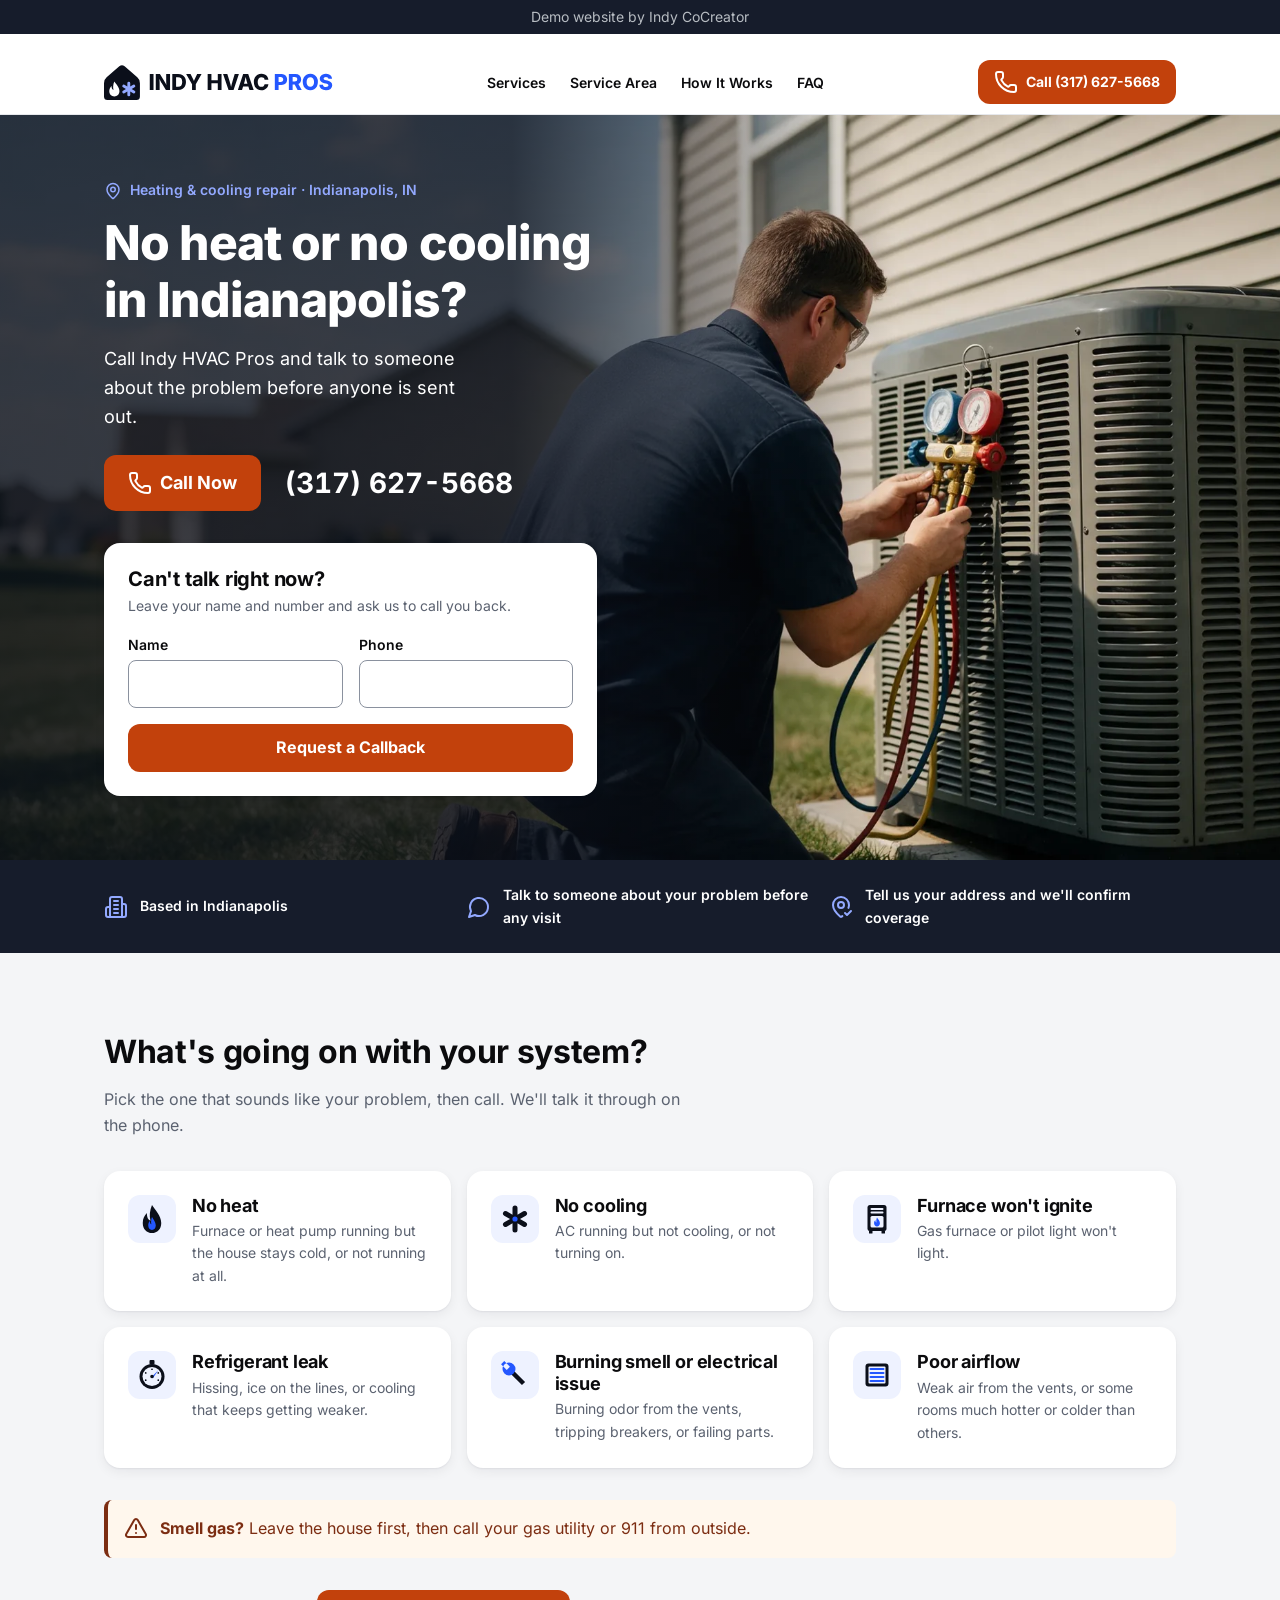
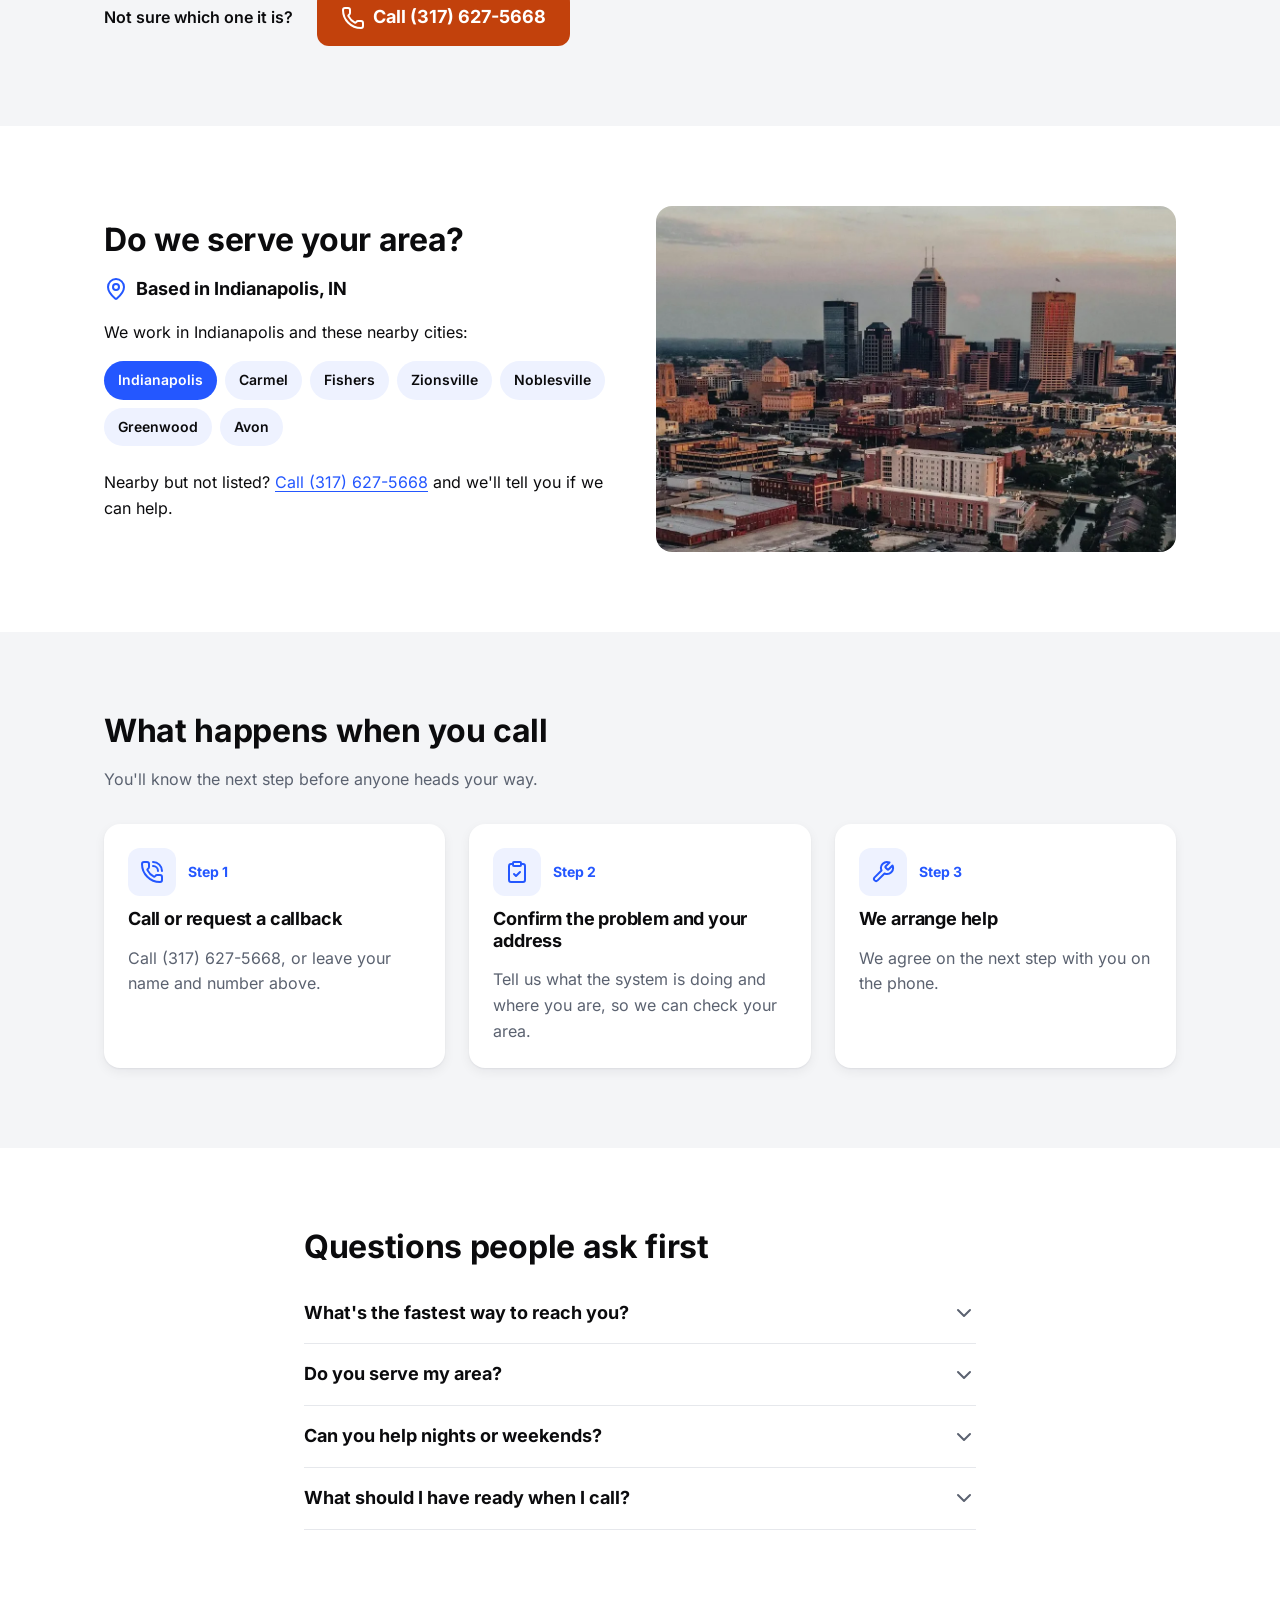
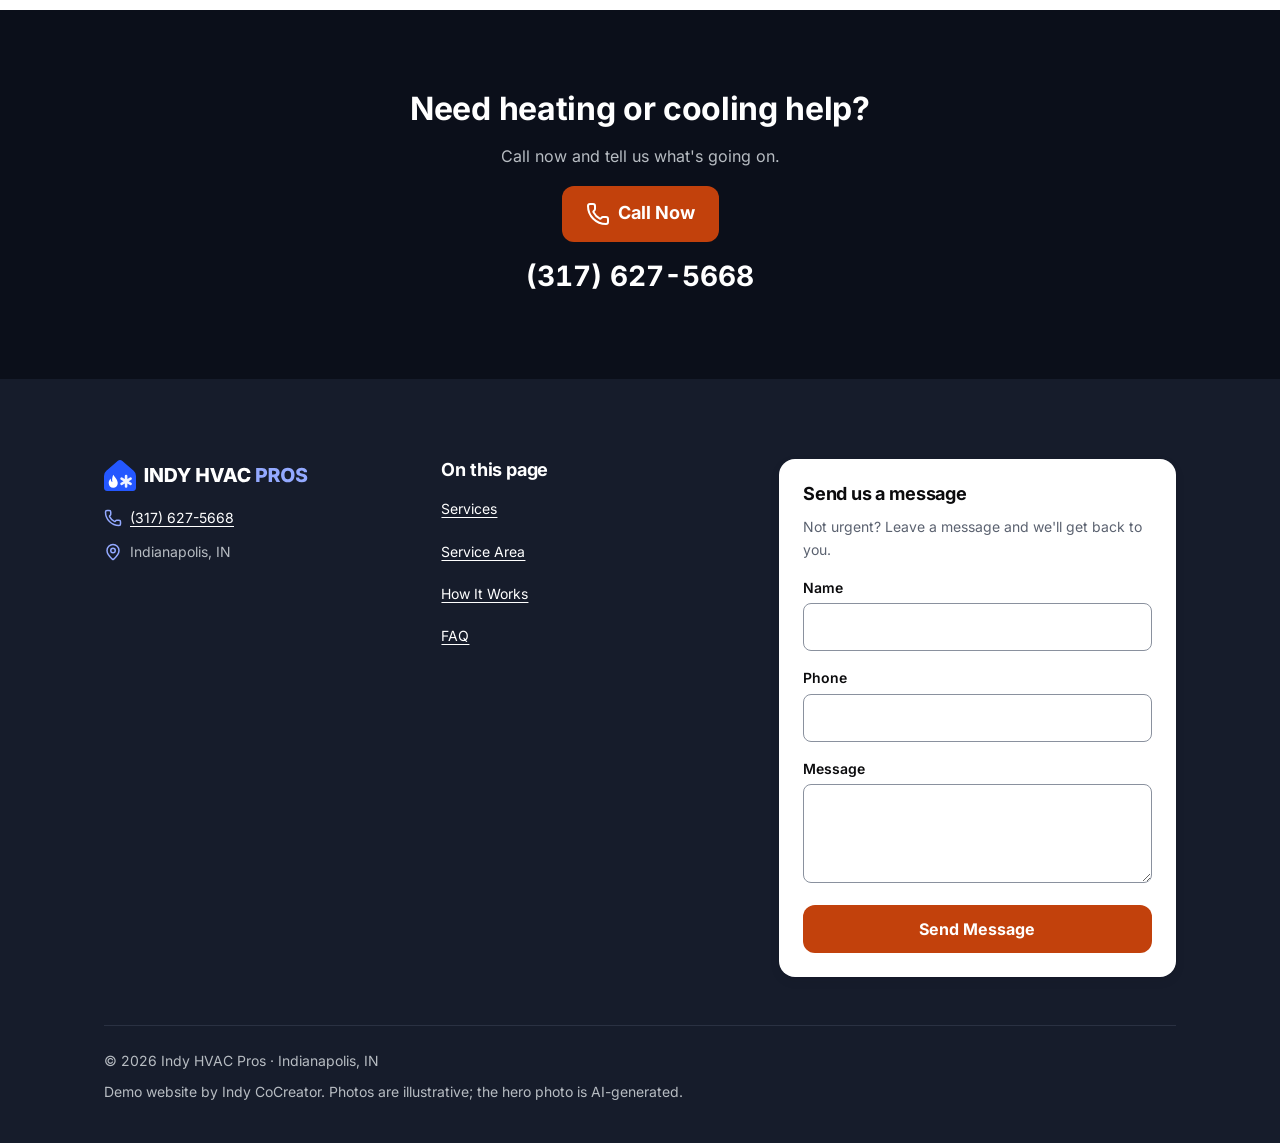
==== commit 5da1461b: "Replace homepage with Group A emergency layout for Indy HVAC Pros New public/index.html, home.css an" ====
--- a/public/index.html
+++ b/public/index.html
@@ -1,1284 +1,332 @@
 <!DOCTYPE html>
-
-<html lang="en" data-skin="con">
+<html lang="en">
 <head>
   <meta charset="UTF-8">
-  <meta name="viewport" content="width=device-width, initial-scale=1.0">
-  <title>HVAC & Home Comfort Systems | Indy Climate Control LLC | Indianapolis, IN</title>
-  <meta name="description" content="Indianapolis's trusted HVAC & Home Comfort Systems specialists. Indianapolis's trusted HVAC specialists for homes and businesses.">
-  <link rel="canonical" href="https://www.indyclimatecontrol.test">
-  <link rel="stylesheet" href="global-css-tokens.css">
+  <meta name="viewport" content="width=device-width, initial-scale=1">
+  <title>No Heat or No AC in Indianapolis? | Indy HVAC Pros</title>
+  <meta name="description" content="Indy HVAC Pros helps Indianapolis-area homes with no heat, no cooling, furnace ignition, refrigerant leak, airflow and electrical HVAC problems. Call (317) 627-5668 or request a callback.">
+  <!-- Demo website: keep it out of search results until the business details are real and verified. -->
+  <meta name="robots" content="noindex, nofollow">
+  <link rel="canonical" href="https://indyhvacpros.com/">
+  <meta name="theme-color" content="#0b0f1a">
+
+  <meta property="og:type" content="website">
+  <meta property="og:site_name" content="Indy HVAC Pros">
+  <meta property="og:title" content="No Heat or No AC in Indianapolis? | Indy HVAC Pros">
+  <meta property="og:description" content="Heating and cooling help for Indianapolis-area homes. Call (317) 627-5668 or request a callback.">
+  <meta property="og:url" content="https://indyhvacpros.com/">
+  <meta property="og:image" content="https://indyhvacpros.com/brand/og-1200x630.png">
+  <meta property="og:image:width" content="1200">
+  <meta property="og:image:height" content="630">
+  <meta property="og:image:alt" content="Indy HVAC Pros, Indianapolis">
+  <meta name="twitter:card" content="summary_large_image">
+
+  <link rel="icon" href="brand/favicon.ico" sizes="any">
+  <link rel="icon" href="brand/favicon.svg" type="image/svg+xml">
+  <link rel="apple-touch-icon" href="brand/apple-touch-icon-180.png">
+
+  <link rel="preload" href="fonts/inter-latin-var.woff2" as="font" type="font/woff2" crossorigin>
+  <link rel="preload" href="images/hero.webp" as="image" media="(min-width: 768px)" fetchpriority="high">
+  <link rel="stylesheet" href="home.css">
+
   <script type="application/ld+json">
   {
     "@context": "https://schema.org",
-    "@type": "LocalBusiness",
-    "name": "Indy Climate Control LLC",
-    "telephone": "(317) 555-0144",
-    "email": "service@indyclimatecontrol.test",
-    "address": {
-      "@type": "PostalAddress",
-      "streetAddress": "7822 W 86th St, Indianapolis, IN 46278",
-      "addressLocality": "Indianapolis",
-      "addressRegion": "IN",
-      "postalCode": "46278"
-    },
-    "url": "https://www.indyclimatecontrol.test"
+    "@type": "HVACBusiness",
+    "name": "Indy HVAC Pros",
+    "url": "https://indyhvacpros.com/",
+    "telephone": "+1-317-627-5668",
+    "image": "https://indyhvacpros.com/brand/og-1200x630.png",
+    "logo": "https://indyhvacpros.com/brand/logo-mark.svg",
+    "areaServed": [
+      {"@type": "City", "name": "Indianapolis, IN"},
+      {"@type": "City", "name": "Carmel, IN"},
+      {"@type": "City", "name": "Fishers, IN"},
+      {"@type": "City", "name": "Zionsville, IN"},
+      {"@type": "City", "name": "Noblesville, IN"},
+      {"@type": "City", "name": "Greenwood, IN"},
+      {"@type": "City", "name": "Avon, IN"}
+    ]
   }
   </script>
-<style>
-
-  /* --- Consolidated Component Styles --- */
-  .site-footer {
-  background-color: var(--surface-inverse);
-  padding: var(--section-padding-y) var(--space-6) var(--space-8);
-}
-.site-footer__inner {
-  max-width: 1200px;
-  margin: 0 auto;
-}
-
-/* ── Full variant grid ───────────────────────────────────────── */
-.site-footer__grid {
-  display: grid;
-  grid-template-columns: repeat(auto-fit, minmax(200px, 1fr));
-  gap: var(--space-10);
-  margin-bottom: var(--space-10);
-  padding-bottom: var(--space-10);
-  border-bottom: 1px solid var(--border-default);
-  opacity: 0.85;
-}
-.site-footer__col-heading {
-  font-family: var(--font-display);
-  font-size: var(--text-sm);
-  font-weight: var(--font-bold);
-  color: var(--text-inverse);
-  text-transform: uppercase;
-  letter-spacing: 0.08em;
-  margin: 0 0 var(--space-4);
-}
-.site-footer__brand {
-  font-family: var(--font-display);
-  font-size: var(--text-xl);
-  font-weight: var(--font-bold);
-  color: var(--text-inverse);
-  margin: 0 0 var(--space-3);
-}
-.site-footer__tagline {
-  font-family: var(--font-body);
-  font-size: var(--text-sm);
-  color: var(--text-inverse);
-  opacity: 0.65;
-  margin: 0 0 var(--space-6);
-  line-height: 1.5;
-}
-
-/* ── NAP ────────────────────────────────────────────────────── */
-.site-footer__nap {
-  list-style: none;
-  margin: 0;
-  padding: 0;
-  display: flex;
-  flex-direction: column;
-  gap: var(--space-2);
-}
-.site-footer__nap li {
-  font-family: var(--font-body);
-  font-size: var(--text-sm);
-  color: var(--text-inverse);
-  opacity: 0.75;
-}
-.site-footer__nap a {
-  color: var(--text-inverse);
-  text-decoration: none;
-  opacity: 0.9;
-}
-.site-footer__nap a:hover { opacity: 1; }
-
-/* Phone in footer */
-.site-footer__phone {
-  display: var(--phone-display);
-  font-family: var(--font-display);
-  font-size: var(--phone-size);
-  font-weight: var(--phone-weight);
-  color: var(--phone-color);
-  text-decoration: none;
-  margin-bottom: var(--space-4);
-}
-
-/* ── Nav links ───────────────────────────────────────────────── */
-.site-footer__nav {
-  list-style: none;
-  margin: 0;
-  padding: 0;
-  display: flex;
-  flex-direction: column;
-  gap: var(--space-2);
-}
-.site-footer__nav a {
-  font-family: var(--font-body);
-  font-size: var(--text-sm);
-  color: var(--text-inverse);
-  opacity: 0.7;
-  text-decoration: none;
-  transition: opacity var(--duration-fast) var(--ease-standard);
-}
-.site-footer__nav a:hover { opacity: 1; }
-
-/* ── Footer CTA ──────────────────────────────────────────────── */
-.site-footer__cta-btn {
-  display: inline-flex;
-  align-items: center;
-  background-color: var(--btn-primary-bg);
-  color: var(--btn-primary-text);
-  font-family: var(--btn-font-family);
-  font-size: var(--btn-font-size);
-  font-weight: var(--btn-font-weight);
-  padding: var(--btn-padding-y) var(--btn-padding-x);
-  border-radius: var(--btn-radius);
-  text-decoration: none;
-  transition: var(--btn-transition);
-  box-shadow: var(--btn-primary-shadow);
-}
-.site-footer__cta-btn:hover { background-color: var(--btn-primary-bg-hover); }
-
-/* ── Bottom bar ──────────────────────────────────────────────── */
-.site-footer__bottom {
-  display: flex;
-  align-items: center;
-  justify-content: space-between;
-  flex-wrap: wrap;
-  gap: var(--space-4);
-}
-.site-footer__copyright {
-  font-family: var(--font-body);
-  font-size: var(--text-xs);
-  color: var(--text-inverse);
-  opacity: 0.5;
-  margin: 0;
-}
-.site-footer__legal {
-  display: flex;
-  gap: var(--space-4);
-}
-.site-footer__legal a {
-  font-family: var(--font-body);
-  font-size: var(--text-xs);
-  color: var(--text-inverse);
-  opacity: 0.5;
-  text-decoration: none;
-}
-.site-footer__legal a:hover { opacity: 0.8; }
-
-/* ── Minimal variant ─────────────────────────────────────────── */
-.site-footer--minimal .site-footer__inner {
-  display: flex;
-  flex-direction: column;
-  align-items: center;
-  text-align: center;
-  gap: var(--space-4);
-}
-
-  .service-area-tags {
-  font-family: var(--font-body);
-}
-.service-area-tags__label {
-  font-family: var(--font-ui);
-  font-size: var(--text-sm);
-  font-weight: var(--font-semibold);
-  color: var(--text-secondary);
-  text-transform: uppercase;
-  letter-spacing: 0.06em;
-  margin: 0 0 var(--space-3);
-}
-.service-area-tags__list {
-  display: flex;
-  flex-wrap: wrap;
-  gap: var(--space-2);
-  list-style: none;
-  margin: 0;
-  padding: 0;
-}
-.service-area-tags__item a,
-.service-area-tags__item span {
-  display: inline-block;
-  background-color: var(--surface-tertiary);
-  border: 1px solid var(--border-default);
-  border-radius: var(--radius-full);
-  padding: var(--space-1) var(--space-4);
-  font-family: var(--font-ui);
-  font-size: var(--text-sm);
-  color: var(--text-secondary);
-  text-decoration: none;
-  white-space: nowrap;
-  transition: background-color var(--duration-fast) var(--ease-standard),
-              color var(--duration-fast) var(--ease-standard);
-}
-.service-area-tags__item a:hover {
-  background-color: var(--action-primary);
-  color: var(--action-primary-text);
-  border-color: var(--action-primary);
-}
-
-  .pricing-table {
-  background-color: var(--surface-primary);
-  padding: var(--section-padding-y) var(--space-6);
-}
-.pricing-table__inner {
-  max-width: 1200px;
-  margin: 0 auto;
-}
-.pricing-table__heading {
-  font-family: var(--font-display);
-  font-size: var(--text-3xl);
-  font-weight: var(--font-bold);
-  color: var(--text-primary);
-  text-align: center;
-  margin: 0 0 var(--space-12);
-}
-.pricing-table__grid {
-  display: grid;
-  grid-template-columns: repeat(auto-fit, minmax(260px, 1fr));
-  gap: var(--space-6);
-  align-items: start;
-}
-.pricing-table__card {
-  background-color: var(--surface-secondary);
-  border: 1px solid var(--border-default);
-  border-radius: var(--card-border-radius);
-  padding: var(--space-8);
-  box-shadow: var(--shadow-card);
-  display: flex;
-  flex-direction: column;
-  gap: var(--space-4);
-}
-.pricing-table__card--featured {
-  background-color: var(--surface-inverse);
-  border-color: var(--action-primary);
-  box-shadow: var(--shadow-lg);
-  position: relative;
-}
-.pricing-table__badge {
-  display: inline-block;
-  background-color: var(--action-primary);
-  color: var(--action-primary-text);
-  font-family: var(--font-ui);
-  font-size: var(--text-xs);
-  font-weight: var(--font-bold);
-  padding: var(--space-1) var(--space-3);
-  border-radius: var(--radius-full);
-  text-transform: uppercase;
-  letter-spacing: 0.05em;
-  align-self: flex-start;
-}
-.pricing-table__tier-name {
-  font-family: var(--font-display);
-  font-size: var(--text-lg);
-  font-weight: var(--font-bold);
-  color: var(--text-primary);
-  margin: 0;
-}
-.pricing-table__card--featured .pricing-table__tier-name {
-  color: var(--text-inverse);
-}
-.pricing-table__price {
-  font-family: var(--font-display);
-  font-size: var(--text-4xl);
-  font-weight: var(--font-black);
-  color: var(--action-primary);
-  margin: 0;
-  line-height: 1.1;
-}
-.pricing-table__card--featured .pricing-table__price {
-  color: var(--action-primary-text);
-}
-.pricing-table__description {
-  font-family: var(--font-body);
-  font-size: var(--text-sm);
-  color: var(--text-secondary);
-  margin: 0;
-}
-.pricing-table__card--featured .pricing-table__description {
-  color: var(--text-inverse);
-  opacity: 0.8;
-}
-.pricing-table__features {
-  list-style: none;
-  margin: 0;
-  padding: 0;
-  display: flex;
-  flex-direction: column;
-  gap: var(--space-2);
-  flex-grow: 1;
-}
-.pricing-table__features li {
-  font-family: var(--font-body);
-  font-size: var(--text-sm);
-  color: var(--text-secondary);
-  padding-left: var(--space-5);
-  position: relative;
-}
-.pricing-table__features li::before {
-  content: "✓";
-  position: absolute;
-  left: 0;
-  color: var(--accent-primary);
-  font-weight: var(--font-bold);
-}
-.pricing-table__card--featured .pricing-table__features li {
-  color: var(--text-inverse);
-  opacity: 0.9;
-}
-.pricing-table__card--featured .pricing-table__features li::before {
-  color: var(--action-primary-text);
-}
-.pricing-table__btn {
-  display: block;
-  text-align: center;
-  background-color: var(--btn-primary-bg);
-  color: var(--btn-primary-text);
-  font-family: var(--btn-font-family);
-  font-size: var(--btn-font-size);
-  font-weight: var(--btn-font-weight);
-  padding: var(--btn-padding-y) var(--btn-padding-x);
-  border-radius: var(--btn-radius);
-  text-decoration: none;
-  transition: var(--btn-transition);
-  margin-top: auto;
-}
-.pricing-table__btn:hover { background-color: var(--btn-primary-bg-hover); }
-.pricing-table__card--featured .pricing-table__btn {
-  background-color: var(--action-primary-text);
-  color: var(--action-primary);
-}
-.pricing-table__card--featured .pricing-table__btn:hover {
-  opacity: 0.9;
-}
-
-  .guarantee {
-  background-color: var(--surface-inverse);
-  padding: var(--section-padding-y) var(--space-6);
-}
-.guarantee__inner {
-  max-width: 800px;
-  margin: 0 auto;
-  text-align: center;
-}
-.guarantee__icon {
-  font-size: var(--text-5xl);
-  line-height: 1;
-  margin-bottom: var(--space-4);
-  display: block;
-}
-.guarantee__headline {
-  font-family: var(--font-display);
-  font-size: var(--text-4xl);
-  font-weight: var(--font-black);
-  color: var(--text-inverse);
-  margin: 0 0 var(--space-4);
-  line-height: 1.15;
-}
-.guarantee__description {
-  font-family: var(--font-body);
-  font-size: var(--text-lg);
-  color: var(--text-inverse);
-  opacity: 0.85;
-  line-height: 1.7;
-  margin: 0 0 var(--space-4);
-}
-.guarantee__terms {
-  font-family: var(--font-body);
-  font-size: var(--text-sm);
-  color: var(--text-inverse);
-  opacity: 0.6;
-  margin: 0 0 var(--space-8);
-}
-.guarantee__cta {
-  display: inline-flex;
-  align-items: center;
-  background-color: var(--action-primary-text);
-  color: var(--action-primary);
-  font-family: var(--btn-font-family);
-  font-size: var(--btn-cta-font-size);
-  font-weight: var(--btn-cta-font-weight);
-  padding: var(--btn-cta-padding-y) var(--btn-cta-padding-x);
-  border-radius: var(--btn-radius);
-  text-decoration: none;
-  transition: opacity var(--duration-fast) var(--ease-standard);
-}
-.guarantee__cta:hover { opacity: 0.9; }
-.guarantee__attribution {
-  margin-top: var(--space-6);
-  font-family: var(--font-body);
-  font-size: var(--text-sm);
-  color: var(--text-inverse);
-  opacity: 0.5;
-}
-
-  .faq {
-  background-color: var(--surface-primary);
-  padding: var(--section-padding-y) var(--space-6);
-}
-.faq__inner {
-  max-width: 800px;
-  margin: 0 auto;
-}
-.faq__heading {
-  font-family: var(--font-display);
-  font-size: var(--text-3xl);
-  font-weight: var(--font-bold);
-  color: var(--text-primary);
-  text-align: center;
-  margin: 0 0 var(--space-10);
-}
-.faq__item {
-  border: 1px solid var(--border-default);
-  border-radius: var(--radius-lg);
-  margin-bottom: var(--space-3);
-  overflow: hidden;
-  transition: box-shadow var(--duration-fast) var(--ease-standard);
-}
-.faq__item[open] { box-shadow: var(--shadow-card); }
-.faq__question {
-  font-family: var(--font-display);
-  font-size: var(--text-base);
-  font-weight: var(--font-semibold);
-  color: var(--text-primary);
-  padding: var(--space-5) var(--space-6);
-  cursor: pointer;
-  list-style: none;
-  display: flex;
-  justify-content: space-between;
-  align-items: center;
-  gap: var(--space-4);
-  background-color: var(--surface-secondary);
-  transition: background-color var(--duration-fast) var(--ease-standard);
-}
-.faq__question:hover { background-color: var(--surface-tertiary); }
-.faq__question::after {
-  content: "+";
-  font-size: var(--text-xl);
-  font-weight: var(--font-bold);
-  color: var(--action-primary);
-  flex-shrink: 0;
-  transition: transform var(--duration-fast) var(--ease-standard);
-}
-.faq__item[open] .faq__question::after {
-  content: "−";
-}
-.faq__answer {
-  font-family: var(--font-body);
-  font-size: var(--text-base);
-  color: var(--text-secondary);
-  line-height: 1.7;
-  padding: var(--space-5) var(--space-6);
-  background-color: var(--surface-primary);
-  border-top: 1px solid var(--border-default);
-  margin: 0;
-}
-/* Remove default marker in Firefox */
-.faq__question::-webkit-details-marker { display: none; }
-
-  /* ── Full section wrapper ─────────────────────────────────────── */
-.reviews {
-  background-color: var(--surface-secondary);
-  padding: var(--section-padding-y) var(--space-6);
-}
-.reviews__inner {
-  max-width: 1200px;
-  margin: 0 auto;
-}
-
-/* ── Aggregate score row ──────────────────────────────────────── */
-.reviews__aggregate {
-  display: flex;
-  align-items: center;
-  justify-content: center;
-  gap: var(--space-4);
-  margin-bottom: var(--space-10);
-  flex-wrap: wrap;
-}
-.reviews__score-number {
-  font-family: var(--font-display);
-  font-size: var(--text-6xl);
-  font-weight: var(--font-black);
-  color: var(--text-primary);
-  line-height: 1;
-}
-.reviews__score-meta {
-  display: flex;
-  flex-direction: column;
-  gap: var(--space-1);
-}
-.reviews__stars {
-  color: var(--accent-secondary);
-  font-size: var(--text-xl);
-  letter-spacing: 0.05em;
-  line-height: 1;
-}
-.reviews__count {
-  font-family: var(--font-body);
-  font-size: var(--text-sm);
-  color: var(--text-tertiary);
-}
-.reviews__source-link {
-  font-family: var(--font-body);
-  font-size: var(--text-sm);
-  color: var(--text-action);
-  text-decoration: none;
-  font-weight: var(--font-medium);
-}
-.reviews__source-link:hover { text-decoration: underline; }
-
-/* ── Cards grid ───────────────────────────────────────────────── */
-.reviews__grid {
-  display: grid;
-  grid-template-columns: repeat(auto-fit, minmax(280px, 1fr));
-  gap: var(--space-6);
-}
-.reviews__card {
-  background-color: var(--surface-primary);
-  border: 1px solid var(--border-default);
-  border-radius: var(--card-border-radius);
-  padding: var(--space-6);
-  box-shadow: var(--shadow-card);
-  display: flex;
-  flex-direction: column;
-  gap: var(--space-3);
-}
-.reviews__card-stars {
-  color: var(--accent-secondary);
-  font-size: var(--text-base);
-  letter-spacing: 0.05em;
-}
-.reviews__card-text {
-  font-family: var(--font-body);
-  font-size: var(--text-base);
-  color: var(--text-secondary);
-  line-height: 1.7;
-  margin: 0;
-  flex-grow: 1;
-  font-style: italic;
-}
-.reviews__card-text::before { content: "\201C"; }
-.reviews__card-text::after  { content: "\201D"; }
-.reviews__card-footer {
-  display: flex;
-  justify-content: space-between;
-  align-items: center;
-  gap: var(--space-3);
-  border-top: 1px solid var(--border-default);
-  padding-top: var(--space-3);
-}
-.reviews__card-author {
-  font-family: var(--font-ui);
-  font-size: var(--text-sm);
-  font-weight: var(--font-semibold);
-  color: var(--text-primary);
-  margin: 0;
-}
-.reviews__card-date {
-  font-family: var(--font-body);
-  font-size: var(--text-xs);
-  color: var(--text-tertiary);
-}
-
-  .before-after {
-  background-color: var(--surface-secondary);
-  padding: var(--section-padding-y) var(--space-6);
-}
-.before-after__inner {
-  max-width: 1200px;
-  margin: 0 auto;
-}
-.before-after__heading {
-  font-family: var(--font-display);
-  font-size: var(--text-3xl);
-  font-weight: var(--font-bold);
-  color: var(--text-primary);
-  text-align: center;
-  margin: 0 0 var(--space-10);
-}
-.before-after__comparison {
-  display: grid;
-  grid-template-columns: 1fr 1fr;
-  gap: var(--space-4);
-  margin-bottom: var(--space-6);
-}
-@media (max-width: 639px) {
-  .before-after__comparison { grid-template-columns: 1fr; }
-}
-.before-after__panel {
-  position: relative;
-  overflow: hidden;
-  border-radius: var(--card-border-radius);
-  box-shadow: var(--shadow-card);
-}
-.before-after__panel img {
-  width: 100%;
-  height: 300px;
-  object-fit: cover;
-  display: block;
-}
-.before-after__label {
-  position: absolute;
-  top: var(--space-3);
-  left: var(--space-3);
-  background-color: var(--action-primary);
-  color: var(--action-primary-text);
-  font-family: var(--font-ui);
-  font-size: var(--text-xs);
-  font-weight: var(--font-bold);
-  padding: var(--space-1) var(--space-3);
-  border-radius: var(--radius-full);
-  text-transform: uppercase;
-  letter-spacing: 0.05em;
-}
-.before-after__label--before {
-  background-color: var(--surface-inverse);
-  color: var(--text-inverse);
-}
-.before-after__meta {
-  display: flex;
-  justify-content: space-between;
-  align-items: flex-start;
-  gap: var(--space-4);
-  flex-wrap: wrap;
-}
-.before-after__caption {
-  font-family: var(--font-body);
-  font-size: var(--text-base);
-  color: var(--text-secondary);
-  line-height: 1.6;
-  margin: 0;
-  flex: 1;
-}
-.before-after__tag {
-  font-family: var(--font-ui);
-  font-size: var(--text-sm);
-  font-weight: var(--font-medium);
-  color: var(--text-tertiary);
-  white-space: nowrap;
-}
-
-  .process-steps {
-  background-color: var(--surface-secondary);
-  padding: var(--section-padding-y) var(--space-6);
-}
-.process-steps__inner {
-  max-width: 1200px;
-  margin: 0 auto;
-}
-.process-steps__heading {
-  font-family: var(--font-display);
-  font-size: var(--text-3xl);
-  font-weight: var(--font-bold);
-  color: var(--text-primary);
-  text-align: center;
-  margin: 0 0 var(--space-12);
-}
-.process-steps__grid {
-  display: grid;
-  grid-template-columns: repeat(auto-fit, minmax(240px, 1fr));
-  gap: var(--space-8);
-  margin-bottom: var(--space-12);
-}
-.process-steps__card {
-  background-color: var(--surface-primary);
-  border: 1px solid var(--border-default);
-  border-radius: var(--card-border-radius);
-  padding: var(--space-8);
-  text-align: center;
-  box-shadow: var(--shadow-card);
-  transition: box-shadow var(--duration-fast) var(--ease-standard);
-}
-.process-steps__card:hover { box-shadow: var(--shadow-card-hover); }
-.process-steps__number {
-  display: inline-flex;
-  align-items: center;
-  justify-content: center;
-  width: 3rem;
-  height: 3rem;
-  background-color: var(--action-primary);
-  color: var(--action-primary-text);
-  font-family: var(--font-display);
-  font-size: var(--text-xl);
-  font-weight: var(--font-bold);
-  border-radius: var(--radius-full);
-  margin-bottom: var(--space-4);
-}
-.process-steps__title {
-  font-family: var(--font-display);
-  font-size: var(--text-lg);
-  font-weight: var(--font-semibold);
-  color: var(--text-primary);
-  margin: 0 0 var(--space-3);
-}
-.process-steps__description {
-  font-family: var(--font-body);
-  font-size: var(--text-base);
-  color: var(--text-secondary);
-  line-height: 1.6;
-  margin: 0;
-}
-.process-steps__cta {
-  text-align: center;
-}
-.process-steps__cta-btn {
-  display: inline-flex;
-  align-items: center;
-  background-color: var(--btn-primary-bg);
-  color: var(--btn-primary-text);
-  font-family: var(--btn-font-family);
-  font-size: var(--btn-cta-font-size);
-  font-weight: var(--btn-cta-font-weight);
-  padding: var(--btn-cta-padding-y) var(--btn-cta-padding-x);
-  border-radius: var(--btn-radius);
-  text-decoration: none;
-  box-shadow: var(--btn-primary-shadow);
-  transition: var(--btn-transition);
-}
-.process-steps__cta-btn:hover { background-color: var(--btn-primary-bg-hover); }
-
-  .trust-badges {
-  display: flex;
-  flex-wrap: wrap;
-  gap: var(--space-3);
-  align-items: center;
-}
-.trust-badges__item {
-  display: inline-flex;
-  align-items: center;
-  gap: var(--space-2);
-  background-color: var(--surface-secondary);
-  border: 1px solid var(--border-default);
-  border-radius: var(--radius-full);
-  padding: var(--space-2) var(--space-4);
-  font-family: var(--font-ui);
-  font-size: var(--text-sm);
-  font-weight: var(--font-medium);
-  color: var(--text-secondary);
-  white-space: nowrap;
-}
-.trust-badges__icon {
-  font-size: var(--text-base);
-  line-height: 1;
-}
-
-  .site-header {
-  background-color: var(--surface-primary);
-  box-shadow: var(--shadow-nav);
-  width: 100%;
-  z-index: 100;
-}
-.site-header[data-header="sticky"] { position: sticky; top: 0; }
-.site-header__inner {
-  max-width: 1200px;
-  margin: 0 auto;
-  padding: var(--space-4) var(--space-6);
-  display: flex;
-  align-items: center;
-  justify-content: space-between;
-  gap: var(--space-6);
-}
-.site-header__logo {
-  font-family: var(--font-display);
-  font-size: var(--text-xl);
-  font-weight: var(--font-bold);
-  color: var(--text-primary);
-  text-decoration: none;
-  flex-shrink: 0;
-}
-.site-header__logo:hover { color: var(--action-primary); }
-.site-header__nav {
-  display: flex;
-  align-items: center;
-  gap: var(--space-8);
-  list-style: none;
-  margin: 0;
-  padding: 0;
-}
-.site-header__nav a {
-  font-family: var(--font-ui);
-  font-size: var(--text-sm);
-  font-weight: var(--font-medium);
-  color: var(--text-secondary);
-  text-decoration: none;
-  transition: color var(--duration-fast) var(--ease-standard);
-}
-.site-header__nav a:hover { color: var(--action-primary); }
-.site-header__phone {
-  display: var(--phone-display);
-  font-family: var(--font-display);
-  font-size: var(--phone-size);
-  font-weight: var(--phone-weight);
-  color: var(--phone-color);
-  text-decoration: none;
-  white-space: nowrap;
-}
-.site-header__phone:hover { opacity: 0.85; }
-.site-header__cta {
-  display: inline-flex;
-  align-items: center;
-  background-color: var(--btn-primary-bg);
-  color: var(--btn-primary-text);
-  font-family: var(--btn-font-family);
-  font-size: var(--btn-font-size);
-  font-weight: var(--btn-font-weight);
-  padding: var(--btn-padding-y) var(--btn-padding-x);
-  border-radius: var(--btn-radius);
-  text-decoration: none;
-  white-space: nowrap;
-  transition: var(--btn-transition);
-  box-shadow: var(--btn-primary-shadow);
-}
-.site-header__cta:hover { background-color: var(--btn-primary-bg-hover); }
-@media (max-width: 767px) { .site-header__nav { display: none; } }
-
-  .social-links {
-  display: flex;
-  align-items: center;
-  flex-wrap: wrap;
-  gap: var(--space-3);
-  list-style: none;
-  margin: 0;
-  padding: 0;
-}
-.social-links__link {
-  display: inline-flex;
-  align-items: center;
-  justify-content: center;
-  width: 2.5rem;
-  height: 2.5rem;
-  background-color: var(--surface-tertiary);
-  border: 1px solid var(--border-default);
-  border-radius: var(--radius-full);
-  color: var(--text-secondary);
-  font-size: var(--text-lg);
-  text-decoration: none;
-  transition: background-color var(--duration-fast) var(--ease-standard),
-              color var(--duration-fast) var(--ease-standard),
-              border-color var(--duration-fast) var(--ease-standard);
-}
-.social-links__link:hover {
-  background-color: var(--action-primary);
-  color: var(--action-primary-text);
-  border-color: var(--action-primary);
-}
-/* In footer (dark surface): override base colors for visibility */
-.site-footer .social-links__link {
-  background-color: transparent;
-  border-color: var(--border-default);
-  color: var(--text-inverse);
-  opacity: 0.65;
-}
-.site-footer .social-links__link:hover {
-  background-color: var(--action-primary);
-  border-color: var(--action-primary);
-  color: var(--action-primary-text);
-  opacity: 1;
-}
-  </style>
 </head>
 <body>
-
-  <!-- 1. HEADER — nav variant with sticky option (logo + nav + CTA button) -->
-  <header class="site-header" data-header="sticky">
-  <div class="site-header__inner">
-    <a href="https://www.indyclimatecontrol.test" class="site-header__logo">Indy Climate Control LLC</a>
-    <nav aria-label="Primary navigation">
-      <ul class="site-header__nav">
-        <li><a href="https://www.indyclimatecontrol.test">Home</a></li>
-        <li><a href="/services">Services</a></li>
-        <li><a href="/about">About</a></li>
-        <li><a href="/contact">Contact</a></li>
+<!-- UI icons: Lucide v0.517.0 (ISC license, https://lucide.dev/license). Service icons are the Indy HVAC Pros brand kit trade icons in brand/icons/. -->
+<svg xmlns="http://www.w3.org/2000/svg" style="display:none" aria-hidden="true">
+  <symbol id="icon-phone" viewBox="0 0 24 24"><svg class="lucide lucide-phone" xmlns="http://www.w3.org/2000/svg" width="24" height="24" viewBox="0 0 24 24" fill="none" stroke="currentColor" stroke-width="2" stroke-linecap="round" stroke-linejoin="round" > <path d="M13.832 16.568a1 1 0 0 0 1.213-.303l.355-.465A2 2 0 0 1 17 15h3a2 2 0 0 1 2 2v3a2 2 0 0 1-2 2A18 18 0 0 1 2 4a2 2 0 0 1 2-2h3a2 2 0 0 1 2 2v3a2 2 0 0 1-.8 1.6l-.468.351a1 1 0 0 0-.292 1.233 14 14 0 0 0 6.392 6.384" /></symbol>
+  <symbol id="icon-location" viewBox="0 0 24 24"><svg class="lucide lucide-map-pin" xmlns="http://www.w3.org/2000/svg" width="24" height="24" viewBox="0 0 24 24" fill="none" stroke="currentColor" stroke-width="2" stroke-linecap="round" stroke-linejoin="round" > <path d="M20 10c0 4.993-5.539 10.193-7.399 11.799a1 1 0 0 1-1.202 0C9.539 20.193 4 14.993 4 10a8 8 0 0 1 16 0" /> <circle cx="12" cy="10" r="3" /></symbol>
+  <symbol id="icon-alert" viewBox="0 0 24 24"><svg class="lucide lucide-triangle-alert" xmlns="http://www.w3.org/2000/svg" width="24" height="24" viewBox="0 0 24 24" fill="none" stroke="currentColor" stroke-width="2" stroke-linecap="round" stroke-linejoin="round" > <path d="m21.73 18-8-14a2 2 0 0 0-3.48 0l-8 14A2 2 0 0 0 4 21h16a2 2 0 0 0 1.73-3" /> <path d="M12 9v4" /> <path d="M12 17h.01" /></symbol>
+  <symbol id="icon-chevron-down" viewBox="0 0 24 24"><svg class="lucide lucide-chevron-down" xmlns="http://www.w3.org/2000/svg" width="24" height="24" viewBox="0 0 24 24" fill="none" stroke="currentColor" stroke-width="2" stroke-linecap="round" stroke-linejoin="round" > <path d="m6 9 6 6 6-6" /></symbol>
+  <symbol id="icon-check-circle" viewBox="0 0 24 24"><svg class="lucide lucide-circle-check" xmlns="http://www.w3.org/2000/svg" width="24" height="24" viewBox="0 0 24 24" fill="none" stroke="currentColor" stroke-width="2" stroke-linecap="round" stroke-linejoin="round" > <circle cx="12" cy="12" r="10" /> <path d="m9 12 2 2 4-4" /></symbol>
+  <symbol id="icon-error-circle" viewBox="0 0 24 24"><svg class="lucide lucide-circle-alert" xmlns="http://www.w3.org/2000/svg" width="24" height="24" viewBox="0 0 24 24" fill="none" stroke="currentColor" stroke-width="2" stroke-linecap="round" stroke-linejoin="round" > <circle cx="12" cy="12" r="10" /> <line x1="12" x2="12" y1="8" y2="12" /> <line x1="12" x2="12.01" y1="16" y2="16" /></symbol>
+  <symbol id="step-1-call" viewBox="0 0 24 24"><svg class="lucide lucide-phone-call" xmlns="http://www.w3.org/2000/svg" width="24" height="24" viewBox="0 0 24 24" fill="none" stroke="currentColor" stroke-width="2" stroke-linecap="round" stroke-linejoin="round" > <path d="M13 2a9 9 0 0 1 9 9" /> <path d="M13 6a5 5 0 0 1 5 5" /> <path d="M13.832 16.568a1 1 0 0 0 1.213-.303l.355-.465A2 2 0 0 1 17 15h3a2 2 0 0 1 2 2v3a2 2 0 0 1-2 2A18 18 0 0 1 2 4a2 2 0 0 1 2-2h3a2 2 0 0 1 2 2v3a2 2 0 0 1-.8 1.6l-.468.351a1 1 0 0 0-.292 1.233 14 14 0 0 0 6.392 6.384" /></symbol>
+  <symbol id="step-2-confirm" viewBox="0 0 24 24"><svg class="lucide lucide-clipboard-check" xmlns="http://www.w3.org/2000/svg" width="24" height="24" viewBox="0 0 24 24" fill="none" stroke="currentColor" stroke-width="2" stroke-linecap="round" stroke-linejoin="round" > <rect width="8" height="4" x="8" y="2" rx="1" ry="1" /> <path d="M16 4h2a2 2 0 0 1 2 2v14a2 2 0 0 1-2 2H6a2 2 0 0 1-2-2V6a2 2 0 0 1 2-2h2" /> <path d="m9 14 2 2 4-4" /></symbol>
+  <symbol id="step-3-arrange" viewBox="0 0 24 24"><svg class="lucide lucide-wrench" xmlns="http://www.w3.org/2000/svg" width="24" height="24" viewBox="0 0 24 24" fill="none" stroke="currentColor" stroke-width="2" stroke-linecap="round" stroke-linejoin="round" > <path d="M14.7 6.3a1 1 0 0 0 0 1.4l1.6 1.6a1 1 0 0 0 1.4 0l3.77-3.77a6 6 0 0 1-7.94 7.94l-6.91 6.91a2.12 2.12 0 0 1-3-3l6.91-6.91a6 6 0 0 1 7.94-7.94l-3.76 3.76z" /></symbol>
+  <symbol id="trust-local" viewBox="0 0 24 24"><svg class="lucide lucide-building-2" xmlns="http://www.w3.org/2000/svg" width="24" height="24" viewBox="0 0 24 24" fill="none" stroke="currentColor" stroke-width="2" stroke-linecap="round" stroke-linejoin="round" > <path d="M6 22V4a2 2 0 0 1 2-2h8a2 2 0 0 1 2 2v18Z" /> <path d="M6 12H4a2 2 0 0 0-2 2v6a2 2 0 0 0 2 2h2" /> <path d="M18 9h2a2 2 0 0 1 2 2v9a2 2 0 0 1-2 2h-2" /> <path d="M10 6h4" /> <path d="M10 10h4" /> <path d="M10 14h4" /> <path d="M10 18h4" /></symbol>
+  <symbol id="trust-talk-first" viewBox="0 0 24 24"><svg class="lucide lucide-message-circle" xmlns="http://www.w3.org/2000/svg" width="24" height="24" viewBox="0 0 24 24" fill="none" stroke="currentColor" stroke-width="2" stroke-linecap="round" stroke-linejoin="round" > <path d="M7.9 20A9 9 0 1 0 4 16.1L2 22Z" /></symbol>
+  <symbol id="trust-coverage" viewBox="0 0 24 24"><svg class="lucide lucide-map-pin-check" xmlns="http://www.w3.org/2000/svg" width="24" height="24" viewBox="0 0 24 24" fill="none" stroke="currentColor" stroke-width="2" stroke-linecap="round" stroke-linejoin="round" > <path d="M19.43 12.935c.357-.967.57-1.955.57-2.935a8 8 0 0 0-16 0c0 4.993 5.539 10.193 7.399 11.799a1 1 0 0 0 1.202 0 32.197 32.197 0 0 0 .813-.728" /> <circle cx="12" cy="10" r="3" /> <path d="m16 18 2 2 4-4" /></symbol>
+</svg>
+
+<a class="skip-link" href="#main">Skip to main content</a>
+
+<p class="demo-label">Demo website by Indy CoCreator</p>
+
+<header class="site-header">
+  <div class="container header-inner">
+    <a class="header-logo" href="/" aria-label="Indy HVAC Pros home">
+      <img src="brand/logo-header.svg" alt="Indy HVAC Pros" width="230" height="36">
+    </a>
+    <nav class="site-nav" aria-label="Main">
+      <ul>
+        <li><a href="#services">Services</a></li>
+        <li><a href="#area">Service Area</a></li>
+        <li><a href="#how-it-works">How It Works</a></li>
+        <li><a href="#faq">FAQ</a></li>
       </ul>
     </nav>
-    <a href="contact.html" class="site-header__cta">Request a Free Quote</a>
+    <a class="btn-call header-call" href="tel:+13176275668">
+      <svg class="icon" aria-hidden="true" focusable="false"><use href="#icon-phone"></use></svg>
+      <span class="long">Call (317) 627-5668</span><span class="short">Call</span>
+    </a>
   </div>
 </header>
 
-  <main id="main-content">
-
-    <!-- 2. HERO — authority-forward, headline + subheadline + trust badges + CTA button -->
-    <section style="
-      background-color: var(--surface-inverse);
-      padding: var(--space-20) var(--space-6);
-    ">
-      <div style="max-width:1200px;margin:0 auto;display:grid;grid-template-columns:1fr 1fr;gap:var(--space-12);align-items:center;">
-        <div>
-          <h1 style="
-            font-family: var(--hero-font);
-            font-size: var(--text-5xl);
-            font-weight: var(--font-bold);
-            color: var(--text-inverse);
-            margin: 0 0 var(--space-4);
-            line-height: 1.15;
-          ">HVAC & Home Comfort Systems</h1>
-          <p style="
-            font-family: var(--font-body);
-            font-size: var(--text-lg);
-            color: var(--text-inverse);
-            opacity: 0.8;
-            margin: 0 0 var(--space-6);
-            line-height: 1.7;
-          ">Indianapolis's trusted HVAC specialists for homes and businesses.</p>
-          <div class="trust-badges" aria-label="Trust signals for Indy Climate Control LLC">
-  <span class="trust-badges__item">
-    <span class="trust-badges__icon" aria-hidden="true">✅</span>
-    Licensed, Bonded & Insured — NATE Certified
-  </span>
-  <span class="trust-badges__item">
-    <span class="trust-badges__icon" aria-hidden="true">⭐</span>
-    4.9 Stars — 180+ Google Reviews
-  </span>
-  <span class="trust-badges__item">
-    <span class="trust-badges__icon" aria-hidden="true">🏆</span>
-    2018+ Years Experience
-  </span>
-  <span class="trust-badges__item">
-    <span class="trust-badges__icon" aria-hidden="true">🛡️</span>
-    Same-Day Service Guarantee
-  </span>
-</div>
-          <div style="margin-top:var(--space-8);display:flex;gap:var(--space-4);flex-wrap:wrap;">
-            <!-- Primary CTA button -->
-            <a href="contact.html" style="
-              display:inline-flex;align-items:center;
-              background-color:var(--btn-primary-bg);
-              color:var(--btn-primary-text);
-              font-family:var(--btn-font-family);
-              font-size:var(--btn-cta-font-size);
-              font-weight:var(--btn-cta-font-weight);
-              padding:var(--btn-cta-padding-y) var(--btn-cta-padding-x);
-              border-radius:var(--btn-radius);
-              text-decoration:none;
-              box-shadow:var(--btn-primary-shadow);
-            ">Request a Free Quote</a>
-            <!-- Secondary: phone -->
-            <a href="tel:(317) 555-0144" style="
-              display:inline-flex;align-items:center;
-              font-family:var(--font-display);
-              font-size:var(--phone-size);
-              font-weight:var(--phone-weight);
-              color:var(--phone-color);
-              text-decoration:none;
-            ">(317) 555-0144</a>
+<main id="main">
+
+  <!-- 1. Emergency hero -->
+  <section class="hero on-dark" aria-labelledby="hero-title">
+    <picture class="hero-media">
+      <!-- Desktop uses the CSS background (images/hero.webp); this 1px source stops desktops downloading the phone photo. -->
+      <source media="(min-width: 768px)" srcset="[data-uri]">
+      <img src="images/hero-mobile.webp" alt="HVAC technician checking an outdoor AC unit with pressure gauges beside a house" width="1200" height="900" fetchpriority="high">
+    </picture>
+    <div class="container hero-inner">
+      <div class="hero-content">
+        <p class="hero-kicker">
+          <svg class="icon" aria-hidden="true" focusable="false"><use href="#icon-location"></use></svg>
+          Heating &amp; cooling repair · Indianapolis, IN
+        </p>
+        <h1 id="hero-title">No heat or no cooling in Indianapolis?</h1>
+        <p class="hero-lead">Call Indy HVAC Pros and talk to someone about the problem before anyone is sent out.</p>
+        <div class="hero-call">
+          <a class="btn-call" href="tel:+13176275668">
+            <svg class="icon" aria-hidden="true" focusable="false"><use href="#icon-phone"></use></svg>
+            Call Now
+          </a>
+          <a class="phone-number" href="tel:+13176275668">(317) 627-5668</a>
+        </div>
+
+        <form class="form-card" data-form-name="hero-callback" data-endpoint="" method="post" aria-labelledby="callback-title">
+          <h2 id="callback-title">Can't talk right now?</h2>
+          <p class="form-hint">Leave your name and number and ask us to call you back.</p>
+          <div class="hero-form-row">
+            <div class="field">
+              <label for="cb-name">Name</label>
+              <input id="cb-name" name="name" type="text" autocomplete="name" required data-label="name" aria-describedby="cb-name-error">
+              <p class="field-error" id="cb-name-error"></p>
+            </div>
+            <div class="field">
+              <label for="cb-phone">Phone</label>
+              <input id="cb-phone" name="phone" type="tel" inputmode="tel" autocomplete="tel" required data-label="phone number" aria-describedby="cb-phone-error">
+              <p class="field-error" id="cb-phone-error"></p>
+            </div>
           </div>
+          <button class="btn-submit" type="submit">Request a Callback</button>
+          <div class="form-status" role="status" aria-live="polite"></div>
+          <noscript><p class="form-hint">This form needs JavaScript. Please call <a href="tel:+13176275668">(317) 627-5668</a>.</p></noscript>
+        </form>
+      </div>
+    </div>
+  </section>
+
+  <!-- 2. Trust strip (no credential claims: none have been verified) -->
+  <section class="trust on-dark" aria-label="About Indy HVAC Pros">
+    <div class="container">
+      <ul>
+        <li><svg class="icon" aria-hidden="true" focusable="false"><use href="#trust-local"></use></svg>Based in Indianapolis</li>
+        <li><svg class="icon" aria-hidden="true" focusable="false"><use href="#trust-talk-first"></use></svg>Talk to someone about your problem before any visit</li>
+        <li><svg class="icon" aria-hidden="true" focusable="false"><use href="#trust-coverage"></use></svg>Tell us your address and we'll confirm coverage</li>
+      </ul>
+    </div>
+  </section>
+
+  <!-- 3. Service choices -->
+  <section class="section section-surface" id="services" aria-labelledby="services-title">
+    <div class="container">
+      <h2 id="services-title">What's going on with your system?</h2>
+      <p class="section-intro">Pick the one that sounds like your problem, then call. We'll talk it through on the phone.</p>
+      <ul class="service-grid">
+        <li><article class="card-service"><span class="icon-tile"><img src="brand/icons/heating.svg" alt="" width="32" height="32" loading="lazy"></span><div><h3>No heat</h3><p>Furnace or heat pump running but the house stays cold, or not running at all.</p></div></article></li>
+        <li><article class="card-service"><span class="icon-tile"><img src="brand/icons/cooling.svg" alt="" width="32" height="32" loading="lazy"></span><div><h3>No cooling</h3><p>AC running but not cooling, or not turning on.</p></div></article></li>
+        <li><article class="card-service"><span class="icon-tile"><img src="brand/icons/furnace.svg" alt="" width="32" height="32" loading="lazy"></span><div><h3>Furnace won't ignite</h3><p>Gas furnace or pilot light won't light.</p></div></article></li>
+        <li><article class="card-service"><span class="icon-tile"><img src="brand/icons/refrigerant-gauge.svg" alt="" width="32" height="32" loading="lazy"></span><div><h3>Refrigerant leak</h3><p>Hissing, ice on the lines, or cooling that keeps getting weaker.</p></div></article></li>
+        <li><article class="card-service"><span class="icon-tile"><img src="brand/icons/repair-wrench.svg" alt="" width="32" height="32" loading="lazy"></span><div><h3>Burning smell or electrical issue</h3><p>Burning odor from the vents, tripping breakers, or failing parts.</p></div></article></li>
+        <li><article class="card-service"><span class="icon-tile"><img src="brand/icons/vent-register.svg" alt="" width="32" height="32" loading="lazy"></span><div><h3>Poor airflow</h3><p>Weak air from the vents, or some rooms much hotter or colder than others.</p></div></article></li>
+      </ul>
+
+      <div class="callout-safety" role="note">
+        <svg class="icon" aria-hidden="true" focusable="false"><use href="#icon-alert"></use></svg>
+        <p><strong>Smell gas?</strong> Leave the house first, then call your gas utility or 911 from outside.</p>
+      </div>
+
+      <div class="section-call">
+        <p>Not sure which one it is?</p>
+        <a class="btn-call" href="tel:+13176275668">
+          <svg class="icon" aria-hidden="true" focusable="false"><use href="#icon-phone"></use></svg>
+          Call (317) 627-5668
+        </a>
+      </div>
+    </div>
+  </section>
+
+  <!-- 4. Service area -->
+  <section class="section" id="area" aria-labelledby="area-title">
+    <div class="container area-grid">
+      <div>
+        <h2 id="area-title">Do we serve your area?</h2>
+        <p class="area-primary">
+          <svg class="icon" aria-hidden="true" focusable="false"><use href="#icon-location"></use></svg>
+          Based in Indianapolis, IN
+        </p>
+        <p>We work in Indianapolis and these nearby cities:</p>
+        <ul class="chip-list">
+          <li class="chip-area is-primary">Indianapolis</li>
+          <li class="chip-area">Carmel</li>
+          <li class="chip-area">Fishers</li>
+          <li class="chip-area">Zionsville</li>
+          <li class="chip-area">Noblesville</li>
+          <li class="chip-area">Greenwood</li>
+          <li class="chip-area">Avon</li>
+        </ul>
+        <p>Nearby but not listed? <a href="tel:+13176275668">Call (317) 627-5668</a> and we'll tell you if we can help.</p>
+      </div>
+      <img class="area-photo" src="images/area-indianapolis.webp" alt="Downtown Indianapolis skyline at dusk" width="1080" height="720" loading="lazy" decoding="async">
+    </div>
+  </section>
+
+  <!-- 5. Simple process -->
+  <section class="section section-surface" id="how-it-works" aria-labelledby="process-title">
+    <div class="container">
+      <h2 id="process-title">What happens when you call</h2>
+      <p class="section-intro">You'll know the next step before anyone heads your way.</p>
+      <ol class="steps">
+        <li class="step">
+          <div class="step-head"><span class="icon-tile"><svg class="icon" aria-hidden="true" focusable="false"><use href="#step-1-call"></use></svg></span><span class="step-num">Step 1</span></div>
+          <h3>Call or request a callback</h3>
+          <p>Call (317) 627-5668, or leave your name and number above.</p>
+        </li>
+        <li class="step">
+          <div class="step-head"><span class="icon-tile"><svg class="icon" aria-hidden="true" focusable="false"><use href="#step-2-confirm"></use></svg></span><span class="step-num">Step 2</span></div>
+          <h3>Confirm the problem and your address</h3>
+          <p>Tell us what the system is doing and where you are, so we can check your area.</p>
+        </li>
+        <li class="step">
+          <div class="step-head"><span class="icon-tile"><svg class="icon" aria-hidden="true" focusable="false"><use href="#step-3-arrange"></use></svg></span><span class="step-num">Step 3</span></div>
+          <h3>We arrange help</h3>
+          <p>We agree on the next step with you on the phone.</p>
+        </li>
+      </ol>
+    </div>
+  </section>
+
+  <!-- 6. Reviews: left out on purpose. No real reviews have been supplied (see handoff). -->
+
+  <!-- 7. Emergency FAQ -->
+  <section class="section faq" id="faq" aria-labelledby="faq-title">
+    <div class="container container-narrow">
+      <h2 id="faq-title">Questions people ask first</h2>
+      <details>
+        <summary>What's the fastest way to reach you?<svg class="icon" aria-hidden="true" focusable="false"><use href="#icon-chevron-down"></use></svg></summary>
+        <p>Call <a href="tel:+13176275668">(317) 627-5668</a>. If you can't talk, use the callback form with your name and number.</p>
+      </details>
+      <details>
+        <summary>Do you serve my area?<svg class="icon" aria-hidden="true" focusable="false"><use href="#icon-chevron-down"></use></svg></summary>
+        <p>We work in Indianapolis, Carmel, Fishers, Zionsville, Noblesville, Greenwood and Avon. If you're nearby but not listed, call and we'll tell you.</p>
+      </details>
+      <details>
+        <summary>Can you help nights or weekends?<svg class="icon" aria-hidden="true" focusable="false"><use href="#icon-chevron-down"></use></svg></summary>
+        <p>Call and ask. We'll tell you when we can help rather than promise a time we can't keep.</p>
+      </details>
+      <details>
+        <summary>What should I have ready when I call?<svg class="icon" aria-hidden="true" focusable="false"><use href="#icon-chevron-down"></use></svg></summary>
+        <p>Your address, what the system is doing (no heat, no cooling, a noise, a smell or an error code), and the system's type or age if you know it.</p>
+      </details>
+    </div>
+  </section>
+
+  <!-- 8. Final contact CTA -->
+  <section class="section final-cta on-dark" aria-labelledby="final-title">
+    <div class="container container-narrow">
+      <h2 id="final-title">Need heating or cooling help?</h2>
+      <p>Call now and tell us what's going on.</p>
+      <div class="actions">
+        <a class="btn-call" href="tel:+13176275668">
+          <svg class="icon" aria-hidden="true" focusable="false"><use href="#icon-phone"></use></svg>
+          Call Now
+        </a>
+        <a class="phone-number" href="tel:+13176275668">(317) 627-5668</a>
+      </div>
+    </div>
+  </section>
+
+</main>
+
+<footer class="site-footer on-dark">
+  <div class="container">
+    <div class="footer-grid">
+      <div>
+        <a class="footer-logo" href="/" aria-label="Indy HVAC Pros home"><img src="brand/logo-footer.svg" alt="Indy HVAC Pros" width="204" height="32" loading="lazy"></a>
+        <ul class="footer-contact">
+          <li><svg class="icon" aria-hidden="true" focusable="false"><use href="#icon-phone"></use></svg><a href="tel:+13176275668">(317) 627-5668</a></li>
+          <li><svg class="icon" aria-hidden="true" focusable="false"><use href="#icon-location"></use></svg>Indianapolis, IN</li>
+        </ul>
+      </div>
+      <nav aria-label="Footer">
+        <h2>On this page</h2>
+        <ul class="footer-links">
+          <li><a href="#services">Services</a></li>
+          <li><a href="#area">Service Area</a></li>
+          <li><a href="#how-it-works">How It Works</a></li>
+          <li><a href="#faq">FAQ</a></li>
+        </ul>
+      </nav>
+      <form class="form-card" data-form-name="footer-contact" data-endpoint="" method="post" aria-labelledby="contact-title">
+        <h2 id="contact-title">Send us a message</h2>
+        <p class="form-hint">Not urgent? Leave a message and we'll get back to you.</p>
+        <div class="field">
+          <label for="ct-name">Name</label>
+          <input id="ct-name" name="name" type="text" autocomplete="name" required data-label="name" aria-describedby="ct-name-error">
+          <p class="field-error" id="ct-name-error"></p>
         </div>
-        <!-- Right column: hero image slot -->
-        <div style="
-          background-color:var(--surface-tertiary);
-          border-radius:var(--card-border-radius);
-          min-height:400px;
-          display:flex;align-items:center;justify-content:center;
-          color:var(--text-tertiary);
-          font-family:var(--font-body);
-          font-size:var(--text-sm);
-        ">
-          <!-- REPLACE: with <img src="images/indy_climate_control_hero.jpg" alt="Indy Climate Control hero image" style="width:100%;height:400px;object-fit:cover;border-radius:var(--card-border-radius);"> -->
-          Hero Image Slot — replace with client photo
+        <div class="field">
+          <label for="ct-phone">Phone</label>
+          <input id="ct-phone" name="phone" type="tel" inputmode="tel" autocomplete="tel" required data-label="phone number" aria-describedby="ct-phone-error">
+          <p class="field-error" id="ct-phone-error"></p>
         </div>
-      </div>
-    </section>
-
-    <section class="process-steps" aria-labelledby="process-heading">
-  <div class="process-steps__inner">
-    <h2 id="process-heading" class="process-steps__heading">HVAC & Home Comfort Systems</h2>
-    <div class="process-steps__grid">
-      <div class="process-steps__card">
-        <div class="process-steps__number" aria-hidden="true">1</div>
-        <h3 class="process-steps__title">1. Free Diagnostic</h3>
-        <p class="process-steps__description">We inspect your system, identify the issue, and give you a clear, flat-rate quote — no surprises.</p>
-      </div>
-      <div class="process-steps__card">
-        <div class="process-steps__number" aria-hidden="true">2</div>
-        <h3 class="process-steps__title">2. Expert Repair or Install</h3>
-        <p class="process-steps__description">Our NATE-certified technicians fix or replace your equipment using OEM parts and proven procedures.</p>
-      </div>
-      <div class="process-steps__card">
-        <div class="process-steps__number" aria-hidden="true">3</div>
-        <h3 class="process-steps__title">3. Comfort Guaranteed</h3>
-        <p class="process-steps__description">We test the full system before we leave and back every job with our same-day satisfaction guarantee.</p>
-      </div>
-    </div>
-    <div class="process-steps__cta">
-      <a href="contact.html" class="process-steps__cta-btn">Request a Free Quote</a>
-    </div>
-  </div>
-</section>
-<section class="before-after" aria-labelledby="before-after-heading">
-  <div class="before-after__inner">
-    <h2 id="before-after-heading" class="before-after__heading">HVAC & Home Comfort Systems</h2>
-
-    <div class="before-after__comparison">
-      <div class="before-after__panel">
-        <img src="images/before.jpg" alt="Before service photo" loading="lazy">
-        <span class="before-after__label before-after__label--before">Before</span>
-      </div>
-      <div class="before-after__panel">
-        <img src="images/after.jpg" alt="After service photo" loading="lazy">
-        <span class="before-after__label">After</span>
-      </div>
-    </div>
-
-    <div class="before-after__meta">
-      <p class="before-after__caption">Recent HVAC & Home Comfort Systems project in Indianapolis, Indiana.</p>
-      <span class="before-after__tag">HVAC & Home Comfort Systems · Indianapolis</span>
-    </div>
-
-  </div>
-</section>
-<section class="reviews" aria-labelledby="reviews-heading">
-  <div class="reviews__inner">
-
-    <!-- Aggregate Score -->
-    <div class="reviews__aggregate">
-      <span class="reviews__score-number">5.0</span>
-      <div class="reviews__score-meta">
-        <span class="reviews__stars" aria-label="5.0 out of 5 stars">★★★★★</span>
-        <span class="reviews__count">Based on 50 reviews</span>
-        <a href="https://maps.google.com/?q=indy+climate+control" class="reviews__source-link" target="_blank" rel="noopener">
-          Read on Google
-        </a>
-      </div>
-    </div>
-
-    <!-- Review Cards -->
-    <div class="reviews__grid">
-
-      <article class="reviews__card">
-        <div class="reviews__card-stars" aria-label="5 out of 5 stars">★★★★★</div>
-        <p class="reviews__card-text">Mike and his crew replaced our entire HVAC system in one day. Price was fair and the install was spotless.</p>
-        <footer class="reviews__card-footer">
-          <p class="reviews__card-author">Sandra K., Speedway Homeowner</p>
-          <span class="reviews__card-date">2026-04-10</span>
-        </footer>
-      </article>
-
-      <article class="reviews__card">
-        <div class="reviews__card-stars" aria-label="5 out of 5 stars">★★★★★</div>
-        <p class="reviews__card-text">Called at 7pm on a Friday with a dead furnace. They were at my door by 9pm. Incredible service.</p>
-        <footer class="reviews__card-footer">
-          <p class="reviews__card-author">James P., Avon Resident</p>
-          <span class="reviews__card-date">2026-03-22</span>
-        </footer>
-      </article>
-
-      <article class="reviews__card">
-        <div class="reviews__card-stars" aria-label="5 out of 5 stars">★★★★★</div>
-        <p class="reviews__card-text">Best AC tune-up I've had. They found a refrigerant leak the last company missed and fixed it same day.</p>
-        <footer class="reviews__card-footer">
-          <p class="reviews__card-author">Tina R., Indianapolis Homeowner</p>
-          <span class="reviews__card-date">2026-05-05</span>
-        </footer>
-      </article>
-
-    </div>
-  </div>
-</section>
-<section class="faq" aria-labelledby="faq-heading">
-  <div class="faq__inner">
-    <h2 id="faq-heading" class="faq__heading">HVAC & Home Comfort Systems</h2>
-
-    <details class="faq__item" open>
-      <summary class="faq__question">How quickly can you respond to an emergency?</summary>
-      <p class="faq__answer">We offer 24/7 emergency service with typical response times under 2 hours for the greater Indianapolis area.</p>
-    </details>
-
-    <details class="faq__item">
-      <summary class="faq__question">Do you work on all HVAC brands?</summary>
-      <p class="faq__answer">Yes, our NATE-certified technicians are trained on all major brands including Carrier, Trane, Lennox, Rheem, and Goodman.</p>
-    </details>
-
-    <details class="faq__item">
-      <summary class="faq__question">What is included in the $89 AC tune-up?</summary>
-      <p class="faq__answer">Our 16-point inspection includes coil cleaning, refrigerant pressure check, capacitor test, filter replacement, and a full performance report.</p>
-    </details>
-
-    <!-- Optional: add/remove additional items as needed -->
-    <details class="faq__item">
-      <summary class="faq__question">Do you offer financing for new systems?</summary>
-      <p class="faq__answer">Yes, we partner with GreenSky to offer 12-month same-as-cash and low monthly payment options for qualifying customers.</p>
-    </details>
-
-    <details class="faq__item">
-      <summary class="faq__question">Are your technicians certified?</summary>
-      <p class="faq__answer">All of our field technicians hold active NATE certifications — the industry's highest standard for HVAC competency.</p>
-    </details>
-
-  </div>
-</section>
-<section class="guarantee" aria-labelledby="guarantee-heading">
-  <div class="guarantee__inner">
-    <span class="guarantee__icon" aria-hidden="true">🛡️</span>
-    <h2 id="guarantee-heading" class="guarantee__headline">The Indy Climate Control Comfort Guarantee</h2>
-    <p class="guarantee__description">We back every repair and installation with our same-day satisfaction promise. If it's not right, we come back — no charge.</p>
-    <p class="guarantee__terms">Applies to all diagnostic repairs and new system installations performed by our certified technicians.</p>
-    <a href="contact.html" class="guarantee__cta">Request a Free Quote</a>
-    <p class="guarantee__attribution">— Indy Climate Control LLC</p>
-  </div>
-</section>
-<section class="pricing-table" aria-labelledby="pricing-heading">
-  <div class="pricing-table__inner">
-    <h2 id="pricing-heading" class="pricing-table__heading">HVAC & Home Comfort Systems</h2>
-    <div class="pricing-table__grid">
-
-      <!-- Tier 1 -->
-      <div class="pricing-table__card">
-        <h3 class="pricing-table__tier-name">AC Tune-Up & Diagnostic</h3>
-        <p class="pricing-table__price">$89 Flat Rate</p>
-        <p class="pricing-table__description">Full system inspection, coil cleaning, refrigerant check, and performance report.</p>
-        <ul class="pricing-table__features">
-          <!-- Agent: replace with individual <li> items from 16-point inspection checklist, filter replacement, thermostat calibration -->
-          <li>16-point inspection checklist, filter replacement, thermostat calibration</li>
-        </ul>
-        <a href="contact.html" class="pricing-table__btn">Request a Free Quote</a>
-      </div>
-
-      <!-- Tier 2 (FEATURED — most popular) -->
-      <div class="pricing-table__card pricing-table__card--featured">
-        <span class="pricing-table__badge">Most Popular</span>
-        <h3 class="pricing-table__tier-name">Full HVAC Replacement</h3>
-        <p class="pricing-table__price">Custom Quote</p>
-        <p class="pricing-table__description">Complete system removal and installation of new matched heating and cooling equipment.</p>
-        <ul class="pricing-table__features">
-          <li>Load calculation sizing, full permit pull, warranty registration, 1-year labor guarantee</li>
-        </ul>
-        <a href="contact.html" class="pricing-table__btn">Request a Free Quote</a>
-      </div>
-
-      <!-- Tier 3 -->
-      <div class="pricing-table__card">
-        <h3 class="pricing-table__tier-name">Comfort Club Membership</h3>
-        <p class="pricing-table__price">$19/month</p>
-        <p class="pricing-table__description">Priority scheduling, annual tune-ups, and 15% off all parts and service calls.</p>
-        <ul class="pricing-table__features">
-          <li>Bi-annual maintenance visits, front-of-line emergency response, parts discount</li>
-        </ul>
-        <a href="contact.html" class="pricing-table__btn">Request a Free Quote</a>
-      </div>
-
-    </div>
-  </div>
-</section>
-<div class="service-area-tags" aria-label="Cities and areas we serve">
-  <p class="service-area-tags__label">Serving Indianapolis, Speedway, Brownsburg, Avon, Plainfield</p>
-  <ul class="service-area-tags__list">
-    <!--
-      Agent: Replace the items below with individual cities from Indianapolis, Speedway, Brownsburg, Avon, Plainfield.
-      Use <a href="/service-area/[city-slug]"> if location pages exist, else use <span>.
-    -->
-    <li class="service-area-tags__item"><a href="/service-area/indianapolis-hvac">Indianapolis, Speedway, Brownsburg, Avon, Plainfield</a></li>
-    <!-- Additional city tags go here -->
-  </ul>
-</div>
-
-
-  </main>
-
-  <!-- 11. FOOTER — full variant -->
-  <footer class="site-footer" data-footer="full">
-  <div class="site-footer__inner">
-    <div class="site-footer__grid">
-
-      <!-- Column 1: Brand + Phone -->
-      <div>
-        <p class="site-footer__brand">Indy Climate Control LLC</p>
-        <p class="site-footer__tagline">Serving Indianapolis and surrounding areas since 2018.</p>
-        <a href="tel:(317) 555-0144" class="site-footer__phone">(317) 555-0144</a>
-        <a href="contact.html" class="site-footer__cta-btn">Request a Free Quote</a>
-      </div>
-
-      <!-- Column 2: Contact / NAP -->
-      <div>
-        <h3 class="site-footer__col-heading">Contact</h3>
-        <ul class="site-footer__nap" itemscope itemtype="https://schema.org/LocalBusiness">
-          <li itemprop="name" style="display:none">Indy Climate Control LLC</li>
-          <li><a href="tel:(317) 555-0144" itemprop="telephone">(317) 555-0144</a></li>
-          <li><a href="mailto:service@indyclimatecontrol.test">service@indyclimatecontrol.test</a></li>
-          <li itemprop="address" itemscope itemtype="https://schema.org/PostalAddress">
-            <span itemprop="streetAddress">7822 W 86th St, Indianapolis, IN 46278</span>,
-            <span itemprop="addressLocality">Indianapolis</span>,
-            <span itemprop="addressRegion">IN</span>
-          </li>
-        </ul>
-      </div>
-
-      <!-- Column 3: Navigation -->
-      <div>
-        <h3 class="site-footer__col-heading">Quick Links</h3>
-        <ul class="site-footer__nav">
-          <li><a href="https://www.indyclimatecontrol.test">Home</a></li>
-          <li><a href="/services">Services</a></li>
-          <li><a href="/about">About Us</a></li>
-          <li><a href="/contact">Contact</a></li>
-        </ul>
-      </div>
-
-      <!-- Column 4: Service Area + Social slot -->
-      <div>
-        <h3 class="site-footer__col-heading">Service Area</h3>
-        <p style="font-family:var(--font-body);font-size:var(--text-sm);color:var(--text-inverse);opacity:0.7;margin:0 0 var(--space-4);">Indianapolis, Speedway, Brownsburg, Avon, Plainfield</p>
-        <ul class="social-links" aria-label="Social media links for Indy Climate Control LLC">
-
-  <li>
-    <a href="https://facebook.com/indyclimatecontrol"
-       class="social-links__link"
-       aria-label="Facebook"
-       target="_blank"
-       rel="noopener noreferrer">f</a>
-  </li>
-
-  <li>
-    <a href="https://instagram.com/indyclimatecontrol"
-       class="social-links__link"
-       aria-label="Instagram"
-       target="_blank"
-       rel="noopener noreferrer">&#9426;</a>
-  </li>
-
-  <li>
-    <a href="https://maps.google.com/?q=indy+climate+control"
-       class="social-links__link"
-       aria-label="Google Reviews"
-       target="_blank"
-       rel="noopener noreferrer">G</a>
-  </li>
-
-  <!-- Optional: remove if client not on Nextdoor -->
-  <li>
-    <a href="https://nextdoor.com/pages/indyclimatecontrol"
-       class="social-links__link"
-       aria-label="Nextdoor"
-       target="_blank"
-       rel="noopener noreferrer">N</a>
-  </li>
-
-  <!-- Optional: remove if client not on Yelp -->
-  <li>
-    <a href="https://yelp.com/biz/indyclimatecontrol"
-       class="social-links__link"
-       aria-label="Yelp"
-       target="_blank"
-       rel="noopener noreferrer">Y</a>
-  </li>
-
-</ul>
-      </div>
-
-    </div>
-
-    <div class="site-footer__bottom">
-      <p class="site-footer__copyright">
-        &copy; 2026 Indy Climate Control LLC. All rights reserved.
-      </p>
-      <div class="site-footer__legal">
-        <a href="/privacy-policy">Privacy Policy</a>
-        <a href="/terms">Terms of Service</a>
-      </div>
+        <div class="field">
+          <label for="ct-message">Message</label>
+          <textarea id="ct-message" name="message" rows="3" required data-label="message" aria-describedby="ct-message-error"></textarea>
+          <p class="field-error" id="ct-message-error"></p>
+        </div>
+        <button class="btn-submit" type="submit">Send Message</button>
+        <div class="form-status" role="status" aria-live="polite"></div>
+        <noscript><p class="form-hint">This form needs JavaScript. Please call <a href="tel:+13176275668">(317) 627-5668</a>.</p></noscript>
+      </form>
+    </div>
+    <div class="footer-bottom">
+      <p>© 2026 Indy HVAC Pros · Indianapolis, IN</p>
+      <p>Demo website by Indy CoCreator. Photos are illustrative; the hero photo is AI-generated.</p>
     </div>
   </div>
 </footer>
 
+<div class="callbar">
+  <a href="tel:+13176275668">
+    <svg class="icon" aria-hidden="true" focusable="false"><use href="#icon-phone"></use></svg>
+    Call (317) 627-5668
+  </a>
+</div>
+
+<script src="home.js" defer></script>
 </body>
 </html>
--- a/public/home.css
+++ b/public/home.css
@@ -0,0 +1,330 @@
+/* Indy HVAC Pros — Group A emergency homepage.
+   Tokens follow docs/group-a-style-brief.md (UIGEN repo). Contrast ratios in
+   comments were measured with the WCAG 2.1 formula. Homepage only: the other
+   pages keep using global-css-tokens.css. */
+
+@font-face {
+  font-family: "Inter";
+  font-style: normal;
+  font-weight: 100 900;
+  font-display: swap;
+  src: url("fonts/inter-latin-var.woff2") format("woff2");
+}
+
+:root {
+  /* Color */
+  --color-brand: #2457ff;          /* white on it 5.41 · on white 5.41 */
+  --color-brand-hover: #1a44d6;    /* white on it 7.39 */
+  --color-brand-tint: #eef2ff;     /* brand text on it 4.84 */
+  --color-brand-on-dark: #93a9ff;  /* on base 8.53 */
+  --color-action: #c2410c;         /* call/submit only · white on it 5.18 */
+  --color-action-hover: #9a3412;   /* white on it 7.31 */
+  --color-base: #0b0f1a;           /* white on it 19.13 */
+  --color-base-2: #161c2b;         /* white on it 17.0 */
+  --color-surface: #f4f5f7;
+  --color-white: #ffffff;
+  --color-text: #0b0b0d;           /* on white 19.66 */
+  --color-muted: #5b6270;          /* on white 6.13 · on surface 5.62 */
+  --color-silver: #b7bcc2;         /* on base 10.01 */
+  --color-border: #8a919e;         /* against white 3.17 */
+  --color-success: #15803d;        /* on white 5.02 */
+  --color-error: #b91c1c;          /* on white 6.47 */
+  --color-safety-bg: #fff7ed;
+  --color-safety-text: #7c2d12;    /* on safety bg 8.83 */
+
+  /* Type */
+  --font-sans: "Inter", system-ui, -apple-system, "Segoe UI", Roboto, sans-serif;
+  --text-sm: 0.875rem;
+  --text-base: 1rem;
+  --text-lg: 1.125rem;
+  --text-xl: 1.25rem;
+  --text-2xl: clamp(1.5rem, 1.2rem + 1.2vw, 2rem);
+  --text-3xl: clamp(1.875rem, 1.3rem + 2.6vw, 3rem);
+  --text-phone: clamp(1.375rem, 1.1rem + 1vw, 1.75rem);
+
+  /* Space */
+  --space-1: 4px;  --space-2: 8px;  --space-3: 12px; --space-4: 16px;
+  --space-5: 24px; --space-6: 32px; --space-7: 48px; --space-8: 64px; --space-9: 96px;
+  --section-pad: 48px;
+  --gutter: 16px;
+
+  /* Layout and shape */
+  --container: 1120px;
+  --container-narrow: 720px;
+  --radius-sm: 8px;
+  --radius-md: 12px;
+  --radius-lg: 16px;
+  --radius-pill: 999px;
+  --shadow-card: 0 1px 2px rgb(11 15 26 / 0.06), 0 4px 12px rgb(11 15 26 / 0.06);
+  --callbar-h: calc(64px + env(safe-area-inset-bottom));
+  --z-header: 50;
+  --z-callbar: 60;
+}
+
+@media (min-width: 768px) {
+  :root { --section-pad: 80px; --gutter: 24px; }
+}
+
+/* Base */
+*, *::before, *::after { box-sizing: border-box; }
+html { -webkit-text-size-adjust: 100%; scroll-padding-top: 88px; }
+body {
+  margin: 0;
+  font-family: var(--font-sans);
+  font-size: var(--text-base);
+  line-height: 1.6;
+  color: var(--color-text);
+  background: var(--color-white);
+  overflow-x: hidden;
+}
+img { max-width: 100%; height: auto; display: block; }
+a { color: var(--color-brand); text-underline-offset: 3px; }
+a:hover { color: var(--color-brand-hover); }
+h1, h2, h3 { line-height: 1.2; margin: 0 0 var(--space-4); letter-spacing: -0.01em; }
+h2 { font-size: var(--text-2xl); font-weight: 700; }
+h3 { font-size: var(--text-lg); font-weight: 700; }
+p { margin: 0 0 var(--space-4); }
+
+:focus-visible { outline: 3px solid var(--color-brand); outline-offset: 2px; }
+.on-dark :focus-visible,
+.btn-call:focus-visible,
+.btn-submit:focus-visible,
+.callbar a:focus-visible { outline-color: var(--color-white); }
+
+.sr-only {
+  position: absolute; width: 1px; height: 1px; padding: 0; margin: -1px;
+  overflow: hidden; clip: rect(0 0 0 0); white-space: nowrap; border: 0;
+}
+.skip-link {
+  position: absolute; left: var(--space-4); top: -100px; z-index: 100;
+  background: var(--color-white); color: var(--color-text);
+  padding: var(--space-2) var(--space-4); border-radius: var(--radius-sm);
+}
+.skip-link:focus { top: var(--space-2); }
+
+.container { width: 100%; max-width: var(--container); margin: 0 auto; padding: 0 var(--gutter); }
+.container-narrow { max-width: var(--container-narrow); }
+.section { padding: var(--section-pad) 0; }
+.section-surface { background: var(--color-surface); }
+.section-intro { color: var(--color-muted); max-width: 60ch; margin-bottom: var(--space-6); }
+
+.icon {
+  width: 24px; height: 24px; flex-shrink: 0;
+  fill: none; stroke: currentColor; stroke-width: 2;
+  stroke-linecap: round; stroke-linejoin: round;
+}
+
+/* Buttons */
+.btn-call, .btn-submit {
+  display: inline-flex; align-items: center; justify-content: center; gap: var(--space-2);
+  background: var(--color-action); color: var(--color-white);
+  font: inherit; font-weight: 700; text-decoration: none;
+  border: 0; border-radius: var(--radius-md); cursor: pointer;
+  transition: background-color 150ms;
+}
+.btn-call { min-height: 56px; padding: 0 var(--space-5); font-size: var(--text-lg); }
+.btn-submit { min-height: 48px; padding: 0 var(--space-5); width: 100%; font-size: var(--text-base); }
+.btn-call:hover, .btn-submit:hover { background: var(--color-action-hover); color: var(--color-white); }
+.btn-submit[disabled] { opacity: 0.75; cursor: progress; }
+.phone-number {
+  display: inline-block; font-size: var(--text-phone); font-weight: 700;
+  font-variant-numeric: tabular-nums; text-decoration: none; color: inherit;
+}
+
+/* Demo label */
+.demo-label {
+  background: var(--color-base-2); color: var(--color-silver);
+  font-size: var(--text-sm); text-align: center; padding: 6px var(--gutter);
+}
+
+/* Header */
+.site-header {
+  position: sticky; top: 0; z-index: var(--z-header);
+  background: var(--color-white); border-bottom: 1px solid #e6e8ec;
+}
+.header-inner { display: flex; align-items: center; justify-content: space-between; gap: var(--space-4); min-height: 64px; }
+.header-logo { display: block; flex-shrink: 0; }
+.header-logo img { height: 28px; width: auto; }
+@media (min-width: 380px) { .header-logo img { height: 32px; } }
+.site-nav ul { display: flex; gap: var(--space-5); list-style: none; margin: 0; padding: 0; }
+.site-nav a { color: var(--color-text); font-weight: 600; font-size: var(--text-sm); text-decoration: none; }
+.site-nav a:hover { color: var(--color-brand); }
+.header-call { min-height: 44px; padding: 0 var(--space-4); font-size: var(--text-sm); }
+.header-call .long { display: none; }
+.site-nav { display: none; }
+@media (min-width: 900px) {
+  .site-nav { display: block; }
+  .header-logo img { height: 36px; }
+}
+@media (min-width: 560px) {
+  .header-call .long { display: inline; }
+  .header-call .short { display: none; }
+}
+
+/* Hero */
+.hero { background: var(--color-base); color: var(--color-white); }
+.hero-media { display: block; }
+.hero-media img { width: 100%; aspect-ratio: 4 / 3; object-fit: cover; }
+.hero-inner { padding-top: var(--space-6); padding-bottom: var(--space-7); }
+.hero-kicker {
+  display: inline-flex; align-items: center; gap: var(--space-2);
+  color: var(--color-brand-on-dark); font-weight: 600; font-size: var(--text-sm); margin-bottom: var(--space-3);
+}
+.hero-kicker .icon { width: 18px; height: 18px; }
+.hero h1 { font-size: var(--text-3xl); font-weight: 800; letter-spacing: -0.02em; }
+.hero-lead { font-size: var(--text-lg); max-width: 34ch; }
+.hero-call { display: flex; flex-direction: column; align-items: flex-start; gap: var(--space-3); margin: var(--space-5) 0 var(--space-6); }
+.hero-call .btn-call { width: 100%; }
+.hero-call .phone-number { color: var(--color-white); }
+
+@media (min-width: 768px) {
+  .hero {
+    /* Overlay measured on hero.webp: worst pixel behind the text 6.99:1 with white. */
+    background:
+      linear-gradient(90deg, rgb(11 15 26 / 0.78) 0%, rgb(11 15 26 / 0.78) 40%, rgb(11 15 26 / 0) 70%),
+      url("images/hero.webp") 72% center / cover no-repeat,
+      var(--color-base);
+  }
+  .hero-media { display: none; }
+  .hero-inner { padding-top: var(--space-8); padding-bottom: var(--space-8); }
+  .hero-content { max-width: 46%; min-width: 360px; }
+  .hero-call { flex-direction: row; align-items: center; gap: var(--space-5); }
+  .hero-call .btn-call { width: auto; }
+}
+
+/* Forms */
+.form-card {
+  background: var(--color-white); color: var(--color-text);
+  border-radius: var(--radius-lg); padding: var(--space-5); box-shadow: var(--shadow-card);
+}
+.form-card h2 { font-size: var(--text-xl); margin-bottom: var(--space-1); }
+.form-card .form-hint { color: var(--color-muted); font-size: var(--text-sm); margin-bottom: var(--space-4); }
+.field { margin-bottom: var(--space-4); }
+.field label { display: block; font-weight: 600; font-size: var(--text-sm); margin-bottom: var(--space-1); }
+.field input, .field textarea {
+  width: 100%; min-height: 48px; padding: 10px 12px;
+  font: inherit; font-size: 16px; color: var(--color-text);
+  background: var(--color-white); border: 1px solid var(--color-border); border-radius: var(--radius-sm);
+}
+.field textarea { min-height: 96px; resize: vertical; }
+.field input[aria-invalid="true"], .field textarea[aria-invalid="true"] { border: 2px solid var(--color-error); }
+.field-error { color: var(--color-error); font-size: var(--text-sm); margin: var(--space-1) 0 0; }
+.field-error:empty { display: none; }
+.hero-form-row { display: grid; gap: 0 var(--space-4); }
+@media (min-width: 560px) { .hero-form-row { grid-template-columns: 1fr 1fr; } }
+
+.form-status { display: flex; gap: var(--space-2); align-items: flex-start; font-size: var(--text-sm); margin-top: var(--space-3); }
+.form-status:empty { display: none; }
+.form-status .icon { width: 20px; height: 20px; margin-top: 1px; }
+.form-status[data-state="error"] { color: var(--color-error); }
+.form-status[data-state="success"] { color: var(--color-success); }
+.form-status[data-state="submitting"] { color: var(--color-muted); }
+.form-status a { color: inherit; font-weight: 700; }
+
+/* Trust strip */
+.trust { background: var(--color-base-2); color: var(--color-white); }
+.trust ul { list-style: none; margin: 0; padding: var(--space-5) 0; display: grid; gap: var(--space-4); }
+.trust li { display: flex; align-items: center; gap: var(--space-3); font-weight: 600; font-size: var(--text-sm); }
+.trust .icon { color: var(--color-brand-on-dark); }
+@media (min-width: 768px) { .trust ul { grid-template-columns: repeat(3, 1fr); } }
+
+/* Services */
+.service-grid { list-style: none; margin: 0 0 var(--space-6); padding: 0; display: grid; gap: var(--space-4); }
+@media (min-width: 640px) { .service-grid { grid-template-columns: repeat(2, 1fr); } }
+@media (min-width: 1024px) { .service-grid { grid-template-columns: repeat(3, 1fr); } }
+.card-service {
+  background: var(--color-white); border-radius: var(--radius-lg); box-shadow: var(--shadow-card);
+  padding: var(--space-5); display: flex; gap: var(--space-4); align-items: flex-start; height: 100%;
+}
+.icon-tile {
+  width: 48px; height: 48px; border-radius: var(--radius-md); flex-shrink: 0;
+  display: grid; place-items: center; background: var(--color-brand-tint); color: var(--color-brand);
+}
+.card-service h3 { margin-bottom: var(--space-1); }
+.card-service p { color: var(--color-muted); font-size: var(--text-sm); margin: 0; }
+.section-call { display: flex; flex-wrap: wrap; align-items: center; gap: var(--space-3) var(--space-5); }
+.section-call p { margin: 0; font-weight: 600; }
+
+.callout-safety {
+  display: flex; gap: var(--space-3); align-items: flex-start;
+  background: var(--color-safety-bg); color: var(--color-safety-text);
+  border-left: 4px solid var(--color-safety-text); border-radius: var(--radius-sm);
+  padding: var(--space-4); margin-bottom: var(--space-6);
+}
+.callout-safety p { margin: 0; }
+
+/* Service area */
+.area-grid { display: grid; gap: var(--space-6); align-items: center; }
+@media (min-width: 900px) { .area-grid { grid-template-columns: 1fr 1fr; } }
+.area-primary {
+  display: inline-flex; align-items: center; gap: var(--space-2);
+  font-size: var(--text-lg); font-weight: 700; margin-bottom: var(--space-4);
+}
+.area-primary .icon { color: var(--color-brand); }
+.chip-list { list-style: none; padding: 0; margin: 0 0 var(--space-5); display: flex; flex-wrap: wrap; gap: var(--space-2); }
+.chip-area { background: var(--color-brand-tint); color: var(--color-text); border-radius: var(--radius-pill); padding: 8px 14px; font-weight: 600; font-size: var(--text-sm); }
+.chip-area.is-primary { background: var(--color-brand); color: var(--color-white); }
+.area-photo { border-radius: var(--radius-lg); width: 100%; aspect-ratio: 3 / 2; object-fit: cover; }
+
+/* Process */
+.steps { list-style: none; padding: 0; margin: 0; display: grid; gap: var(--space-5); counter-reset: step; }
+@media (min-width: 768px) { .steps { grid-template-columns: repeat(3, 1fr); } }
+.step { background: var(--color-white); border-radius: var(--radius-lg); padding: var(--space-5); box-shadow: var(--shadow-card); }
+.step-head { display: flex; align-items: center; gap: var(--space-3); margin-bottom: var(--space-3); }
+.step-num { font-size: var(--text-sm); font-weight: 700; color: var(--color-brand); }
+.step p { color: var(--color-muted); margin: 0; }
+
+/* FAQ */
+.faq details { border-bottom: 1px solid #e6e8ec; }
+.faq summary {
+  list-style: none; cursor: pointer; display: flex; justify-content: space-between; align-items: center; gap: var(--space-4);
+  padding: var(--space-4) 0; font-weight: 700; font-size: var(--text-lg); min-height: 48px;
+}
+.faq summary::-webkit-details-marker { display: none; }
+.faq summary .icon { color: var(--color-muted); transition: transform 150ms; }
+.faq details[open] summary .icon { transform: rotate(180deg); }
+.faq details p { color: var(--color-muted); padding-bottom: var(--space-4); margin: 0; }
+
+/* Final call */
+.final-cta { background: var(--color-base); color: var(--color-white); text-align: center; }
+.final-cta h2 { color: var(--color-white); }
+.final-cta p { color: var(--color-silver); }
+.final-cta .actions { display: flex; flex-direction: column; align-items: center; gap: var(--space-3); }
+.final-cta .phone-number { color: var(--color-white); }
+
+/* Footer */
+.site-footer { background: var(--color-base-2); color: var(--color-silver); padding: var(--section-pad) 0 var(--space-6); font-size: var(--text-sm); }
+.footer-grid { display: grid; gap: var(--space-7); }
+@media (min-width: 900px) { .footer-grid { grid-template-columns: 1fr 1fr 1.3fr; gap: var(--space-6); } }
+.site-footer h2 { color: var(--color-white); font-size: var(--text-lg); margin-bottom: var(--space-3); }
+.site-footer a { color: var(--color-white); }
+.footer-logo img { height: 32px; width: auto; margin-bottom: var(--space-4); }
+.footer-contact { list-style: none; padding: 0; margin: 0; display: grid; gap: var(--space-3); }
+.footer-contact li { display: flex; align-items: center; gap: var(--space-2); }
+.footer-contact .icon { width: 18px; height: 18px; color: var(--color-brand-on-dark); }
+.footer-links { list-style: none; padding: 0; margin: 0; display: grid; gap: var(--space-2); }
+.footer-links a { display: inline-block; padding: 6px 0; }
+.footer-bottom { border-top: 1px solid #2a3142; margin-top: var(--space-7); padding-top: var(--space-5); }
+.footer-bottom p { margin: 0 0 var(--space-2); }
+
+/* Mobile call bar */
+.callbar {
+  position: fixed; left: 0; right: 0; bottom: 0; z-index: var(--z-callbar);
+  background: var(--color-action); padding-bottom: env(safe-area-inset-bottom);
+}
+.callbar a {
+  display: flex; align-items: center; justify-content: center; gap: var(--space-2);
+  min-height: 64px; color: var(--color-white); font-weight: 700; font-size: var(--text-lg); text-decoration: none;
+}
+@media (max-width: 767px) { body { padding-bottom: var(--callbar-h); } }
+@media (min-width: 768px) { .callbar { display: none; } }
+
+@media (prefers-reduced-motion: reduce) {
+  *, *::before, *::after { transition: none !important; scroll-behavior: auto !important; }
+}
+
+/* Forms sitting inside dark sections keep dark text on their white card. */
+.on-dark .form-card h2 { color: var(--color-text); }
+.on-dark .form-card a { color: var(--color-brand); }
+.on-dark .form-card .form-status[data-state="error"] a { color: var(--color-error); }
+.icon-tile img { width: 32px; height: 32px; }
